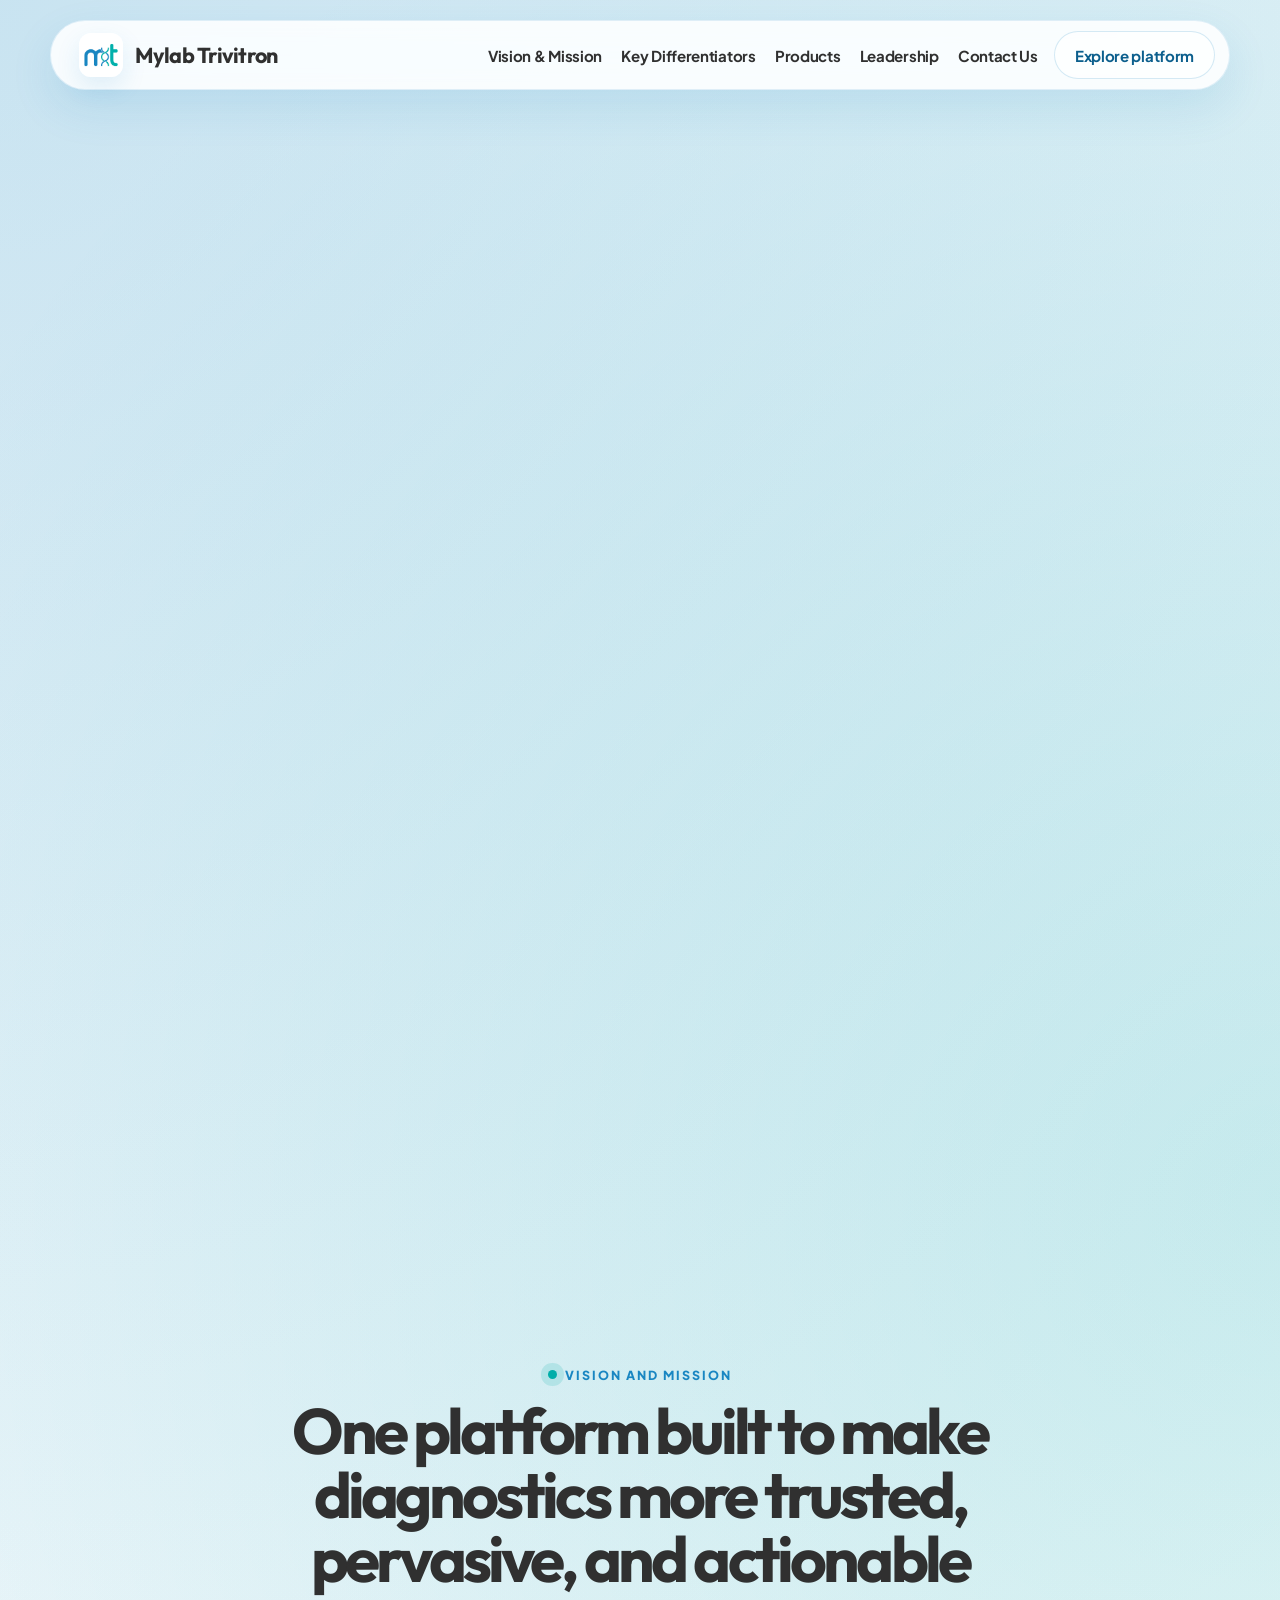
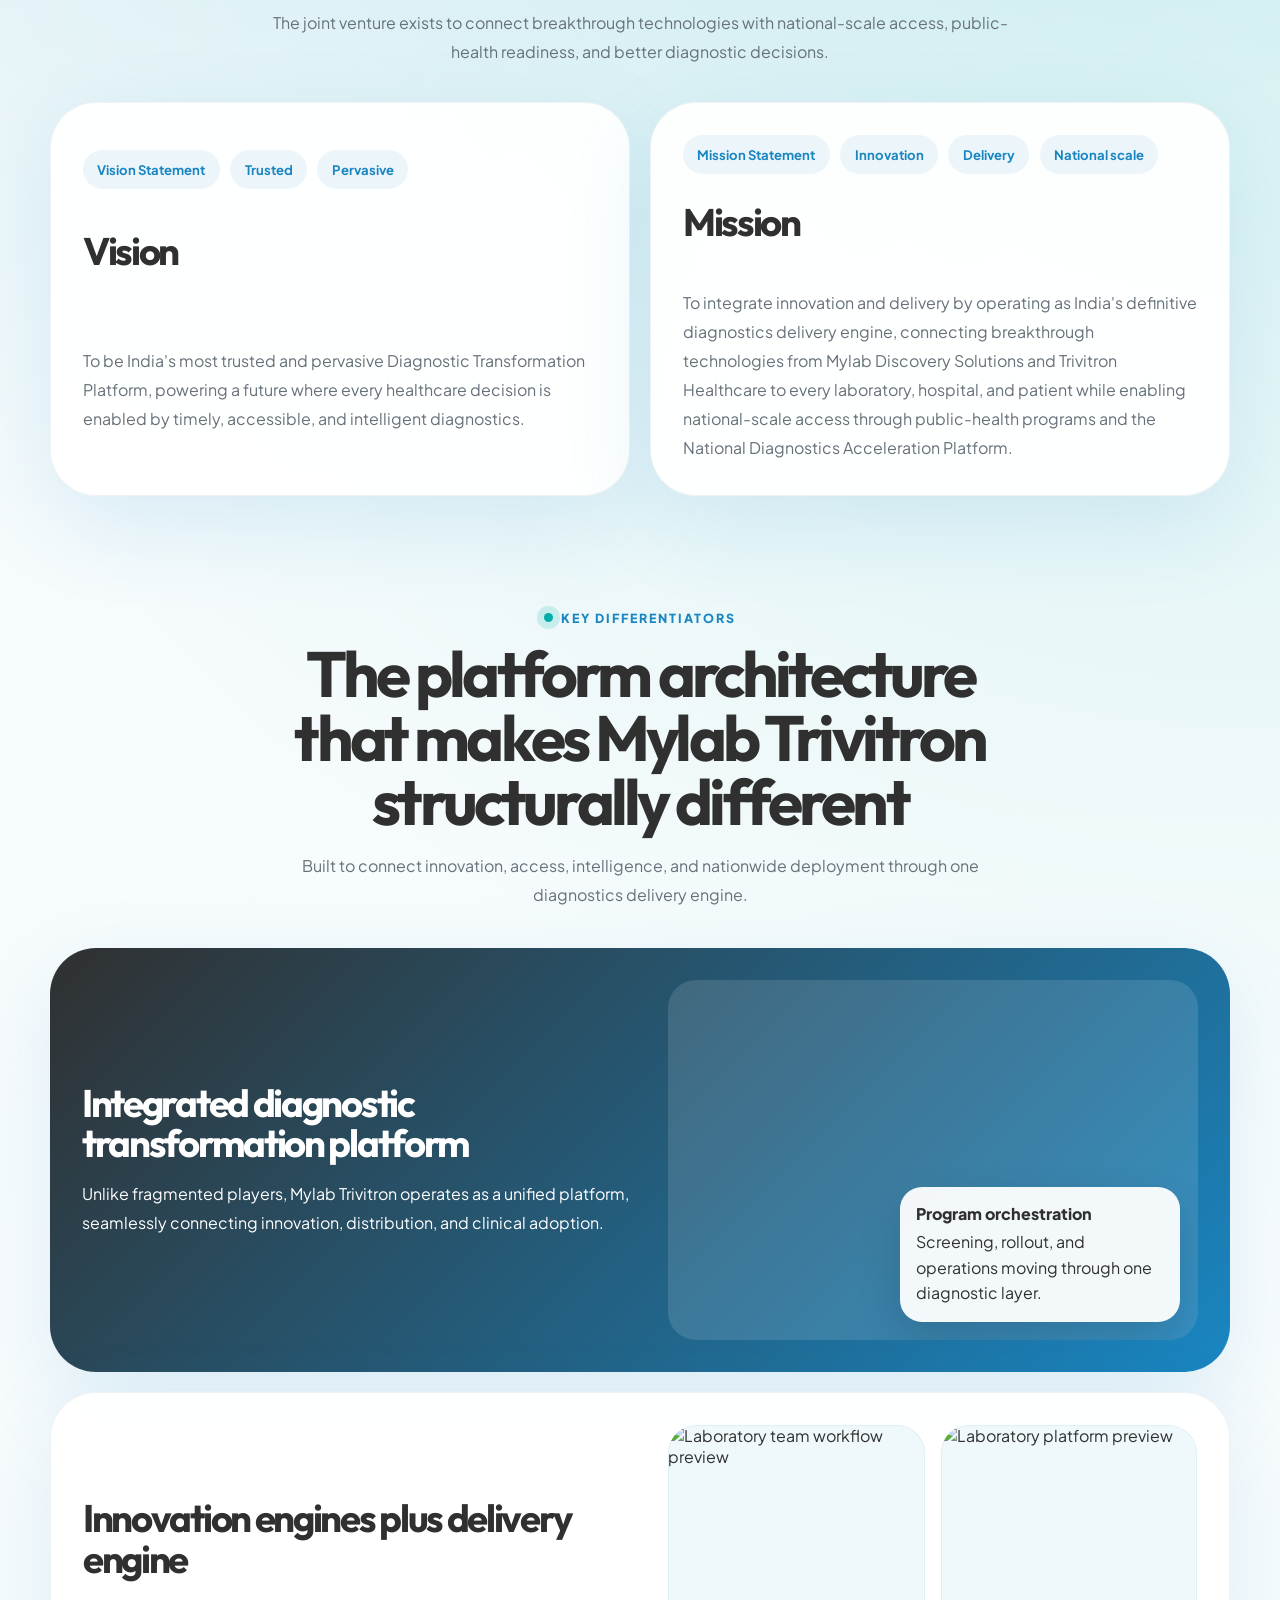
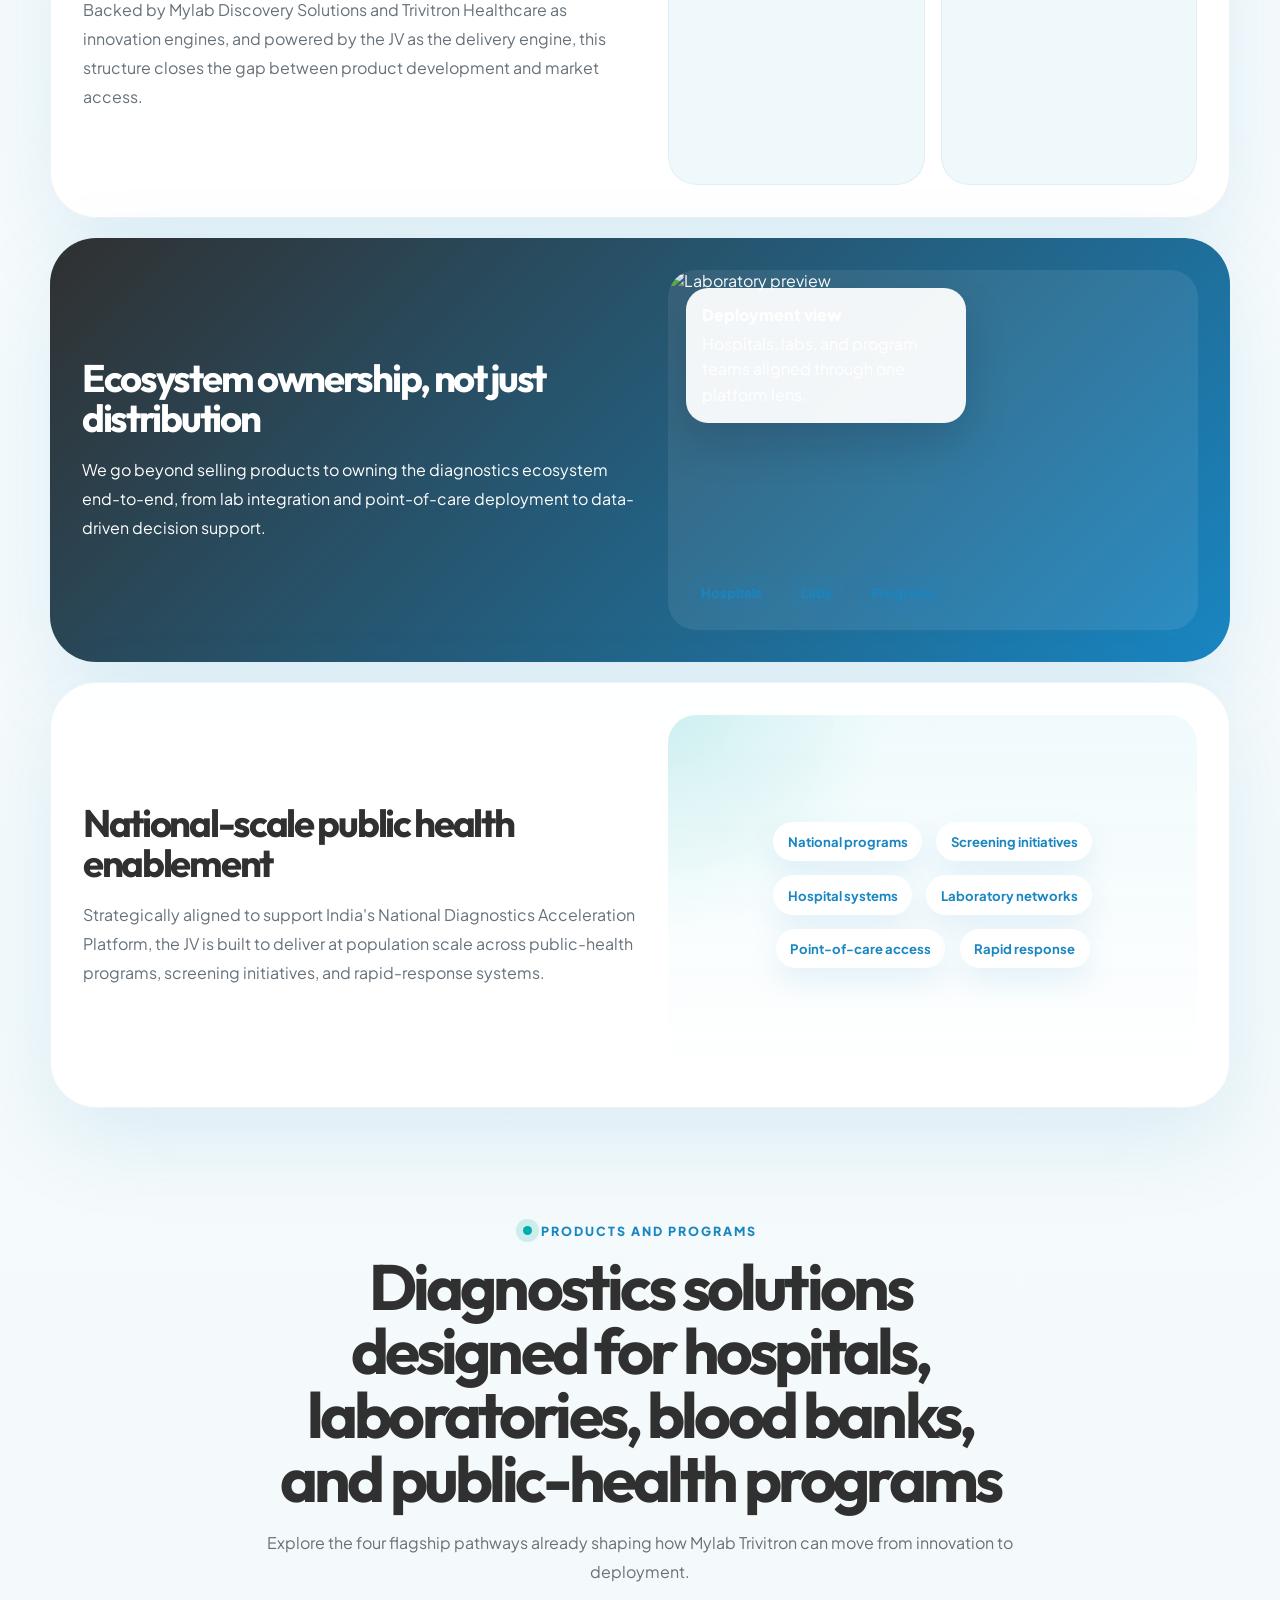
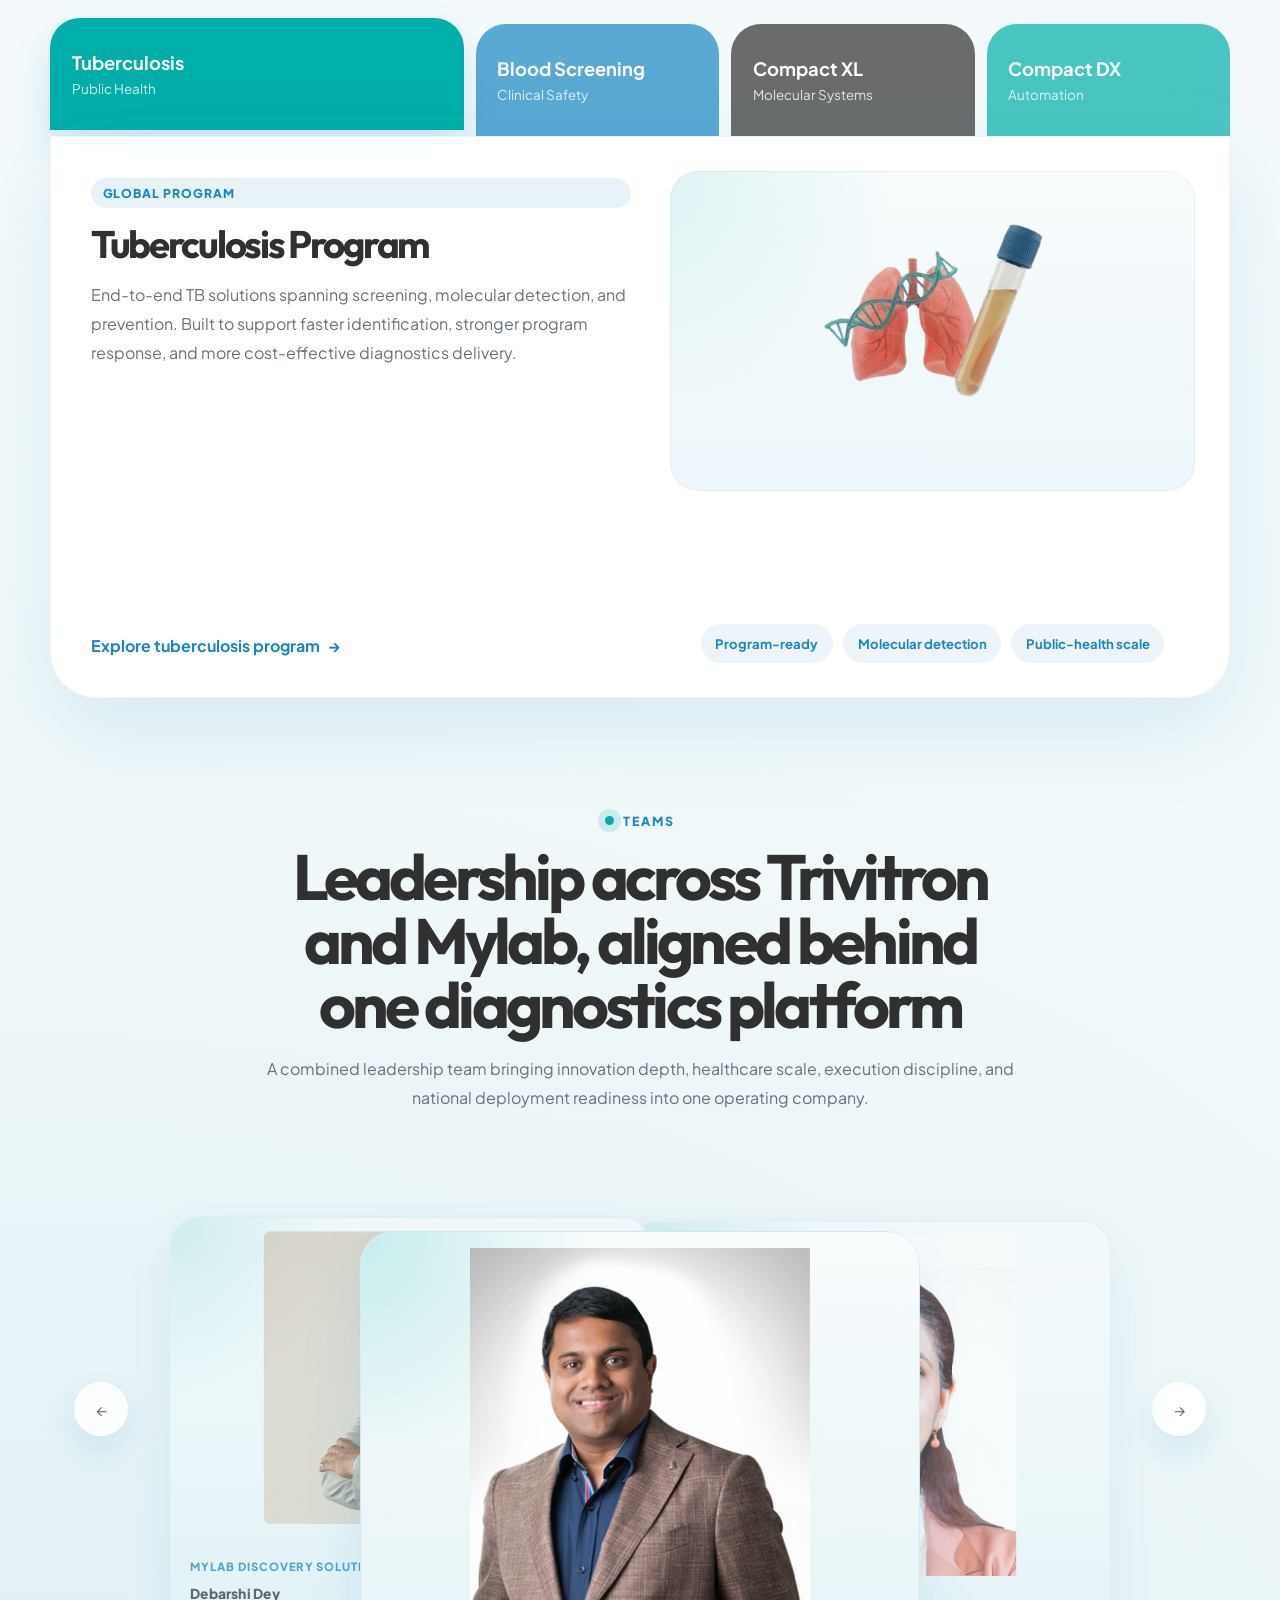
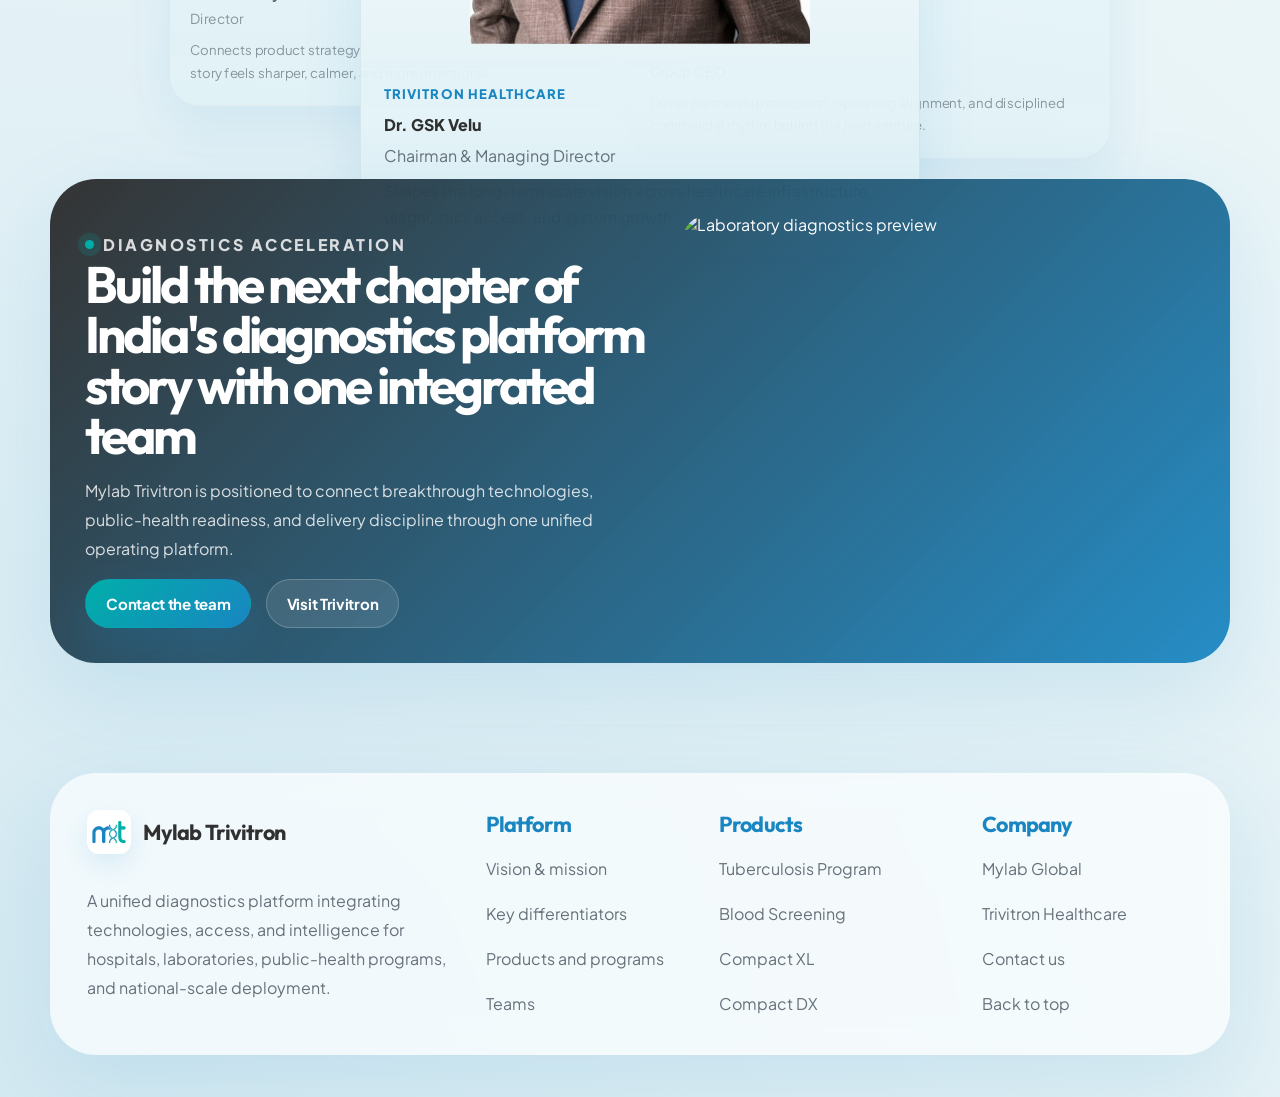
==== index.html @ 337eb132 "Update parent site content and mobile layout" ====
<!DOCTYPE html>
<html lang="en">
<head>
  <meta charset="UTF-8">
  <meta name="viewport" content="width=device-width, initial-scale=1.0">
  <title>Mylab Trivitron Next Generation Technologies Pvt. Ltd.</title>
  <meta
    name="description"
    content="A modern diagnostics platform experience for Mylab Trivitron, shaped around program-ready screening, molecular workflows, and deployment at scale."
  >
  <script>
    document.documentElement.classList.add("js");
  </script>
  <link rel="preconnect" href="https://fonts.googleapis.com">
  <link rel="preconnect" href="https://fonts.gstatic.com" crossorigin>
  <link
    href="https://fonts.googleapis.com/css2?family=Outfit:wght@400;500;600;700;800&family=Plus+Jakarta+Sans:wght@400;500;600;700;800&display=swap"
    rel="stylesheet"
  >
  <link rel="stylesheet" href="styles.css">
</head>
<body>
  <div class="page-shell">
    <header class="site-header">
      <div class="site-header__shell">
        <button
          class="nav-toggle"
          type="button"
          aria-expanded="false"
          aria-controls="site-nav"
          aria-label="Toggle navigation"
        >
          <span></span>
          <span></span>
          <span></span>
        </button>

        <nav class="site-nav" id="site-nav" aria-label="Primary navigation">
          <a class="brand" href="#top" aria-label="Mylab Trivitron home">
            <img class="brand__logo" src="Mylab-Trivitron---Logo---Favicon.jpg" alt="" width="44" height="44" decoding="async">
            <span class="brand__text">Mylab Trivitron</span>
          </a>
          <div class="site-nav__links">
            <a href="#vision">Vision &amp; Mission</a>
            <a href="#platform">Key Differentiators</a>
            <a href="#products">Products</a>
            <a href="#leadership">Leadership</a>
            <a href="#contact">Contact Us</a>
          </div>
          <div class="site-nav__actions">
            <a class="button button--nav-secondary" href="#vision">Explore platform</a>
          </div>
        </nav>
      </div>
    </header>

    <main id="top">
      <section class="hero" data-reveal>
        <video
          class="hero__video"
          autoplay
          muted
          loop
          playsinline
          preload="metadata"
          poster="9573911-uhd_4096_2160_25fps.mp4.png"
        >
          <source src="9573911-uhd_4096_2160_25fps.mp4" type="video/mp4">
        </video>
        <div class="hero__overlay"></div>
        <div class="hero__inner">
          <div class="hero__copy">
            <p class="eyebrow eyebrow--light">Powering India&apos;s Diagnostics Acceleration</p>
            <h1 class="hero__title" aria-label="From innovation to impact, we power the entire diagnostics ecosystem">
              <span class="hero__title-line" data-text="From innovation">From innovation</span>
              <span class="hero__title-line" data-text="to impact">to impact</span>
              <span class="hero__title-line hero__title-line--accent" data-text="we power the diagnostics ecosystem">we power the diagnostics ecosystem</span>
            </h1>
            <p
              class="hero__lede hero__type-paragraph"
              data-text="A unified platform integrating technologies, access, and intelligence at national scale."
            >
              A unified platform integrating technologies, access, and intelligence at national scale.
            </p>
            <ul class="hero__list">
              <li>Enabling public health programs, national screening, and last-mile diagnostics access</li>
              <li>Connecting laboratories, hospitals, and patients through one delivery engine</li>
              <li>Built to unify innovation, distribution, and clinical adoption at population scale</li>
            </ul>
            <div class="hero__actions">
              <a class="button button--hero-primary" href="#vision">Explore platform</a>
              <a class="button button--hero-secondary" href="#products">View products</a>
            </div>
          </div>

          <div class="hero__trust">
            <p class="hero__trust-copy">Trusted across diagnostics pathways</p>
            <div class="hero__marquee" aria-label="Diagnostics use cases">
              <div class="hero__marquee-track">
                <span>National Programs</span>
                <span>Hospital Networks</span>
                <span>Reference Labs</span>
                <span>Screening Centers</span>
                <span>Molecular Units</span>
                <span>Blood Banks</span>
              </div>
              <div class="hero__marquee-track" aria-hidden="true">
                <span>National Programs</span>
                <span>Hospital Networks</span>
                <span>Reference Labs</span>
                <span>Screening Centers</span>
                <span>Molecular Units</span>
                <span>Blood Banks</span>
              </div>
            </div>
          </div>
        </div>
      </section>

      <section class="section section--confidence" id="vision">
        <div class="section-shell">
          <div class="section-copy section-copy--center" data-reveal>
            <p class="eyebrow">Vision and Mission</p>
            <h2>One platform built to make diagnostics more trusted, pervasive, and actionable</h2>
            <p class="section-copy__lede">
              The joint venture exists to connect breakthrough technologies with national-scale access,
              public-health readiness, and better diagnostic decisions.
            </p>
          </div>

          <div class="confidence-grid">
            <article class="confidence-card" data-reveal>
              <div class="confidence-card__chips">
                <span>Vision Statement</span>
                <span>Trusted</span>
                <span>Pervasive</span>
              </div>
              <h3>Vision</h3>
              <p>
                To be India&apos;s most trusted and pervasive Diagnostic Transformation Platform,
                powering a future where every healthcare decision is enabled by timely,
                accessible, and intelligent diagnostics.
              </p>
            </article>

            <article class="confidence-card" data-reveal>
              <div class="confidence-card__chips">
                <span>Mission Statement</span>
                <span>Innovation</span>
                <span>Delivery</span>
                <span>National scale</span>
              </div>
              <h3>Mission</h3>
              <p>
                To integrate innovation and delivery by operating as India&apos;s definitive diagnostics
                delivery engine, connecting breakthrough technologies from Mylab Discovery Solutions
                and Trivitron Healthcare to every laboratory, hospital, and patient while enabling
                national-scale access through public-health programs and the National Diagnostics
                Acceleration Platform.
              </p>
            </article>
          </div>
        </div>
      </section>

      <section class="section section--features" id="platform">
        <div class="section-shell">
          <div class="section-copy section-copy--center" data-reveal>
            <p class="eyebrow">Key Differentiators</p>
            <h2>The platform architecture that makes Mylab Trivitron structurally different</h2>
            <p class="section-copy__lede">
              Built to connect innovation, access, intelligence, and nationwide deployment through one
              diagnostics delivery engine.
            </p>
          </div>

          <div class="feature-stack">
            <article class="feature-card feature-card--dark" data-reveal>
              <div class="feature-card__copy">
                <h3>Integrated diagnostic transformation platform</h3>
                <p>
                  Unlike fragmented players, Mylab Trivitron operates as a unified platform,
                  seamlessly connecting innovation, distribution, and clinical adoption.
                </p>
              </div>
              <div class="feature-card__visual feature-card__visual--video">
                <video autoplay muted loop playsinline preload="metadata" poster="3196465-uhd_3840_2160_25fps.mp4.png">
                  <source src="3196465-uhd_3840_2160_25fps.mp4" type="video/mp4">
                </video>
                <div class="feature-float feature-float--primary">
                  <strong>Program orchestration</strong>
                  <span>Screening, rollout, and operations moving through one diagnostic layer.</span>
                </div>
              </div>
            </article>

            <article class="feature-card feature-card--light" data-reveal>
              <div class="feature-card__copy">
                <h3>Innovation engines plus delivery engine</h3>
                <p>
                  Backed by Mylab Discovery Solutions and Trivitron Healthcare as innovation engines,
                  and powered by the JV as the delivery engine, this structure closes the gap between
                  product development and market access.
                </p>
              </div>
              <div class="feature-card__visual feature-card__visual--grid">
                <div class="mini-card">
                  <img src="3196465-uhd_3840_2160_25fps.mp4.png" alt="Laboratory team workflow preview">
                </div>
                <div class="mini-card">
                  <img src="9573911-uhd_4096_2160_25fps.mp4.png" alt="Laboratory platform preview">
                </div>
              </div>
            </article>

            <article class="feature-card feature-card--dark" data-reveal>
              <div class="feature-card__copy">
                <h3>Ecosystem ownership, not just distribution</h3>
                <p>
                  We go beyond selling products to owning the diagnostics ecosystem end-to-end, from
                  lab integration and point-of-care deployment to data-driven decision support.
                </p>
              </div>
              <div class="feature-card__visual feature-card__visual--dashboard">
                <img class="feature-card__poster" src="9573911-uhd_4096_2160_25fps.mp4.png" alt="Laboratory preview">
                <div class="feature-float feature-float--secondary">
                  <strong>Deployment view</strong>
                  <span>Hospitals, labs, and program teams aligned through one platform lens.</span>
                </div>
                <div class="feature-badges">
                  <span>Hospitals</span>
                  <span>Labs</span>
                  <span>Programs</span>
                </div>
              </div>
            </article>

            <article class="feature-card feature-card--light" data-reveal>
              <div class="feature-card__copy">
                <h3>National-scale public health enablement</h3>
                <p>
                  Strategically aligned to support India&apos;s National Diagnostics Acceleration Platform,
                  the JV is built to deliver at population scale across public-health programs, screening
                  initiatives, and rapid-response systems.
                </p>
              </div>
              <div class="feature-card__visual feature-card__visual--modules">
                <div class="module-chip">National programs</div>
                <div class="module-chip">Screening initiatives</div>
                <div class="module-chip">Hospital systems</div>
                <div class="module-chip">Laboratory networks</div>
                <div class="module-chip">Point-of-care access</div>
                <div class="module-chip">Rapid response</div>
              </div>
            </article>
          </div>
        </div>
      </section>

      <section class="section section--cases" id="products">
        <div class="section-shell">
          <div class="section-copy section-copy--center" data-reveal>
            <p class="eyebrow">Products and Programs</p>
            <h2>Diagnostics solutions designed for hospitals, laboratories, blood banks, and public-health programs</h2>
            <p class="section-copy__lede">
              Explore the four flagship pathways already shaping how Mylab Trivitron can move from innovation to deployment.
            </p>
          </div>

          <div class="case-tabs" data-reveal>
            <button class="case-tab is-active" type="button" data-case-target="tb" style="--tab-color:#00aea9;">
              <span class="case-tab__title">Tuberculosis</span>
              <span class="case-tab__meta">Public Health</span>
            </button>
            <button class="case-tab" type="button" data-case-target="blood" style="--tab-color:#1986c2;">
              <span class="case-tab__title">Blood Screening</span>
              <span class="case-tab__meta">Clinical Safety</span>
            </button>
            <button class="case-tab" type="button" data-case-target="xl" style="--tab-color:#303030;">
              <span class="case-tab__title">Compact XL</span>
              <span class="case-tab__meta">Molecular Systems</span>
            </button>
            <button class="case-tab" type="button" data-case-target="dx" style="--tab-color:#00aea9;">
              <span class="case-tab__title">Compact DX</span>
              <span class="case-tab__meta">Automation</span>
            </button>
          </div>

          <div class="case-panels" data-reveal>
            <article class="case-panel is-active" data-case-panel="tb">
              <div class="case-panel__copy">
                <span class="pill">Global Program</span>
                <h3>Tuberculosis Program</h3>
                <p>
                  End-to-end TB solutions spanning screening, molecular detection, and prevention.
                  Built to support faster identification, stronger program response, and more
                  cost-effective diagnostics delivery.
                </p>
                <a class="text-link" href="https://mylabglobal.com/global-programs/tb-program/" target="_blank" rel="noreferrer">
                  Explore tuberculosis program
                </a>
              </div>
              <div class="case-panel__visual">
                <img src="assets/products/product-tb-program-clean-updated.png" alt="Tuberculosis program visual">
                <div class="case-panel__stats">
                  <span>Program-ready</span>
                  <span>Molecular detection</span>
                  <span>Public-health scale</span>
                </div>
              </div>
            </article>

            <article class="case-panel" data-case-panel="blood">
              <div class="case-panel__copy">
                <span class="pill">Molecular Diagnostics</span>
                <h3>Blood Screening</h3>
                <p>
                  Blood-screening workflows designed for safer transfusion pathways, reliable
                  molecular detection, and operational confidence across clinical networks.
                </p>
                <a class="text-link" href="https://mylabglobal.com/diagnostic/molecular/blood-screening/" target="_blank" rel="noreferrer">
                  View blood-screening solution
                </a>
              </div>
              <div class="case-panel__visual">
                <img src="assets/products/product-blood-screening.png" alt="Blood screening visual">
                <div class="case-panel__stats">
                  <span>Blood safety</span>
                  <span>Clinical screening</span>
                  <span>Molecular confidence</span>
                </div>
              </div>
            </article>

            <article class="case-panel" data-case-panel="xl">
              <div class="case-panel__copy">
                <span class="pill">Instrumentation</span>
                <h3>Compact XL</h3>
                <p>
                  A compact sample-to-answer molecular platform for decentralized labs, hospital
                  networks, and faster deployment where footprint and workflow simplicity matter.
                </p>
                <a class="text-link" href="https://mylabglobal.com/instrument/compact-xl/" target="_blank" rel="noreferrer">
                  Open Compact XL
                </a>
              </div>
              <div class="case-panel__visual">
                <img src="assets/products/product-compact-xl.png" alt="Compact XL visual">
                <div class="case-panel__stats">
                  <span>Compact footprint</span>
                  <span>Sample to answer</span>
                  <span>Fast deployment</span>
                </div>
              </div>
            </article>

            <article class="case-panel" data-case-panel="dx">
              <div class="case-panel__copy">
                <span class="pill">Instrumentation</span>
                <h3>Compact DX</h3>
                <p>
                  Automation-ready extraction and RT-PCR workflows in one integrated system for
                  labs that need throughput, consistency, and lower manual effort.
                </p>
                <a class="text-link" href="https://mylabglobal.com/instrument/compact-dx/" target="_blank" rel="noreferrer">
                  Open Compact DX
                </a>
              </div>
              <div class="case-panel__visual">
                <img src="assets/products/product-compact-dx.png" alt="Compact DX visual">
                <div class="case-panel__stats">
                  <span>Automation</span>
                  <span>Extraction + RT-PCR</span>
                  <span>Operational consistency</span>
                </div>
              </div>
            </article>
          </div>
        </div>
      </section>

      <section class="section section--showcase" id="leadership">
        <div class="section-shell">
          <div class="section-copy section-copy--center" data-reveal>
            <p class="eyebrow">Teams</p>
            <h2>Leadership across Trivitron and Mylab, aligned behind one diagnostics platform</h2>
            <p class="section-copy__lede">
              A combined leadership team bringing innovation depth, healthcare scale, execution
              discipline, and national deployment readiness into one operating company.
            </p>
          </div>

          <div class="showcase" data-reveal>
            <button class="showcase__arrow showcase__arrow--prev" type="button" aria-label="Previous team member">
              &larr;
            </button>

            <div class="showcase__track">
              <article class="showcase-card is-active">
                <div class="showcase-card__image showcase-card__image--avatar">
                  <img src="assets/avatars/lead-gsk-velu.png" alt="Dr. GSK Velu portrait">
                </div>
                <div class="showcase-card__body">
                  <span class="showcase-card__eyebrow">Trivitron Healthcare</span>
                  <p><strong>Dr. GSK Velu</strong></p>
                  <p class="showcase-card__meta">Chairman &amp; Managing Director</p>
                  <p class="showcase-card__text">Shapes the long-term scale vision across healthcare infrastructure, diagnostics access, and system growth.</p>
                </div>
              </article>

              <article class="showcase-card">
                <div class="showcase-card__image showcase-card__image--avatar">
                  <img src="assets/avatars/lead-chandra-ganjoo.png" alt="Chandra Ganjoo portrait">
                </div>
                <div class="showcase-card__body">
                  <span class="showcase-card__eyebrow">Trivitron Healthcare</span>
                  <p><strong>Chandra Ganjoo</strong></p>
                  <p class="showcase-card__meta">Group CEO</p>
                  <p class="showcase-card__text">Drives partnership execution, operating alignment, and disciplined commercial rhythm behind the joint venture.</p>
                </div>
              </article>

              <article class="showcase-card">
                <div class="showcase-card__image showcase-card__image--avatar">
                  <img src="assets/avatars/lead-hasmukh-rawal.png" alt="Hasmukh Rawal avatar">
                </div>
                <div class="showcase-card__body">
                  <span class="showcase-card__eyebrow">Mylab Discovery Solutions</span>
                  <p><strong>Hasmukh Rawal</strong></p>
                  <p class="showcase-card__meta">Managing Director</p>
                  <p class="showcase-card__text">Represents the diagnostics innovation core with category depth, product conviction, and operational momentum.</p>
                </div>
              </article>

              <article class="showcase-card">
                <div class="showcase-card__image showcase-card__image--avatar">
                  <img src="assets/avatars/lead-gautam-wankhede.png" alt="Gautam Wankhade avatar">
                </div>
                <div class="showcase-card__body">
                  <span class="showcase-card__eyebrow">Mylab Discovery Solutions</span>
                  <p><strong>Gautam Wankhade</strong></p>
                  <p class="showcase-card__meta">Director</p>
                  <p class="showcase-card__text">Supports capability building, market-facing positioning, and how the platform narrative expands with confidence.</p>
                </div>
              </article>

              <article class="showcase-card">
                <div class="showcase-card__image showcase-card__image--avatar">
                  <img src="assets/avatars/lead-rahul-patil.png" alt="Rahul Patil avatar">
                </div>
                <div class="showcase-card__body">
                  <span class="showcase-card__eyebrow">Mylab Discovery Solutions</span>
                  <p><strong>Rahul Patil</strong></p>
                  <p class="showcase-card__meta">Director</p>
                  <p class="showcase-card__text">Focuses on rollout readiness, execution planning, and the practical delivery side of diagnostics deployment.</p>
                </div>
              </article>

              <article class="showcase-card">
                <div class="showcase-card__image showcase-card__image--avatar">
                  <img src="assets/avatars/lead-debarshi-dey.png" alt="Debarshi Dey avatar">
                </div>
                <div class="showcase-card__body">
                  <span class="showcase-card__eyebrow">Mylab Discovery Solutions</span>
                  <p><strong>Debarshi Dey</strong></p>
                  <p class="showcase-card__meta">Director</p>
                  <p class="showcase-card__text">Connects product strategy with market context so the full platform story feels sharper, calmer, and more intentional.</p>
                </div>
              </article>
            </div>

            <button class="showcase__arrow showcase__arrow--next" type="button" aria-label="Next team member">
              &rarr;
            </button>
          </div>
        </div>
      </section>

      <section class="section section--cta" id="pricing">
        <div class="section-shell">
          <div class="cta-panel" data-reveal>
            <div class="cta-panel__copy">
              <p class="eyebrow eyebrow--light">Diagnostics Acceleration</p>
              <h2>Build the next chapter of India&apos;s diagnostics platform story with one integrated team</h2>
              <p>
                Mylab Trivitron is positioned to connect breakthrough technologies, public-health
                readiness, and delivery discipline through one unified operating platform.
              </p>
              <div class="hero__actions">
                <a class="button button--hero-primary" href="#contact">Contact the team</a>
                <a class="button button--hero-secondary" href="https://www.trivitron.com/" target="_blank" rel="noreferrer">
                  Visit Trivitron
                </a>
              </div>
            </div>
            <div class="cta-panel__visual">
              <img src="3196465-uhd_3840_2160_25fps.mp4.png" alt="Laboratory diagnostics preview">
            </div>
          </div>
        </div>
      </section>
    </main>

    <footer class="site-footer" id="contact">
      <div class="section-shell footer-grid">
        <div class="footer-brand">
          <a class="brand brand--footer" href="#top" aria-label="Back to top">
            <img class="brand__logo" src="Mylab-Trivitron---Logo---Favicon.jpg" alt="" width="44" height="44" decoding="async">
            <span class="brand__text">Mylab Trivitron</span>
          </a>
          <p>
            A unified diagnostics platform integrating technologies, access, and intelligence for
            hospitals, laboratories, public-health programs, and national-scale deployment.
          </p>
        </div>

        <div class="footer-column">
          <h3>Platform</h3>
          <a href="#vision">Vision &amp; mission</a>
          <a href="#platform">Key differentiators</a>
          <a href="#products">Products and programs</a>
          <a href="#leadership">Teams</a>
        </div>

        <div class="footer-column">
          <h3>Products</h3>
          <a href="https://mylabglobal.com/global-programs/tb-program/" target="_blank" rel="noreferrer">Tuberculosis Program</a>
          <a href="https://mylabglobal.com/diagnostic/molecular/blood-screening/" target="_blank" rel="noreferrer">Blood Screening</a>
          <a href="https://mylabglobal.com/instrument/compact-xl/" target="_blank" rel="noreferrer">Compact XL</a>
          <a href="https://mylabglobal.com/instrument/compact-dx/" target="_blank" rel="noreferrer">Compact DX</a>
        </div>

        <div class="footer-column">
          <h3>Company</h3>
          <a href="https://mylabglobal.com/" target="_blank" rel="noreferrer">Mylab Global</a>
          <a href="https://www.trivitron.com/" target="_blank" rel="noreferrer">Trivitron Healthcare</a>
          <a href="#contact">Contact us</a>
          <a href="#top">Back to top</a>
        </div>
      </div>
    </footer>
  </div>

  <script src="script.js"></script>
</body>
</html>
---- styles.css ----
:root {
  --brand-primary: #00aea9;
  --brand-secondary: #1986c2;
  --brand-dark: #303030;
  --page-bg: #edf6f9;
  --page-bg-strong: #f8fcfd;
  --surface: rgba(255, 255, 255, 0.9);
  --surface-strong: #ffffff;
  --ink: var(--brand-dark);
  --ink-soft: #66717a;
  --violet: var(--brand-secondary);
  --violet-deep: #0c5f8d;
  --yellow: var(--brand-primary);
  --green: var(--brand-primary);
  --red: var(--brand-secondary);
  --teal: var(--brand-primary);
  --orange: var(--brand-primary);
  --line: rgba(48, 48, 48, 0.08);
  --shadow: 0 30px 90px rgba(25, 134, 194, 0.12);
  --shadow-strong: 0 50px 140px rgba(48, 48, 48, 0.16);
  --radius-xl: 46px;
  --radius-lg: 34px;
  --radius-md: 24px;
  --max-width: 1180px;
}

*,
*::before,
*::after {
  box-sizing: border-box;
}

html {
  scroll-behavior: smooth;
}

body {
  margin: 0;
  min-width: 320px;
  color: var(--ink);
  font-family: "Plus Jakarta Sans", sans-serif;
  /* //font font-style */
  background:
    radial-gradient(circle at top left, rgba(25, 134, 194, 0.18), transparent 28%),
    radial-gradient(circle at right 16%, rgba(0, 174, 169, 0.16), transparent 24%),
    radial-gradient(circle at bottom left, rgba(25, 134, 194, 0.12), transparent 28%),
    linear-gradient(180deg, #eff8fb 0%, #f8fcfd 38%, #eef7f8 100%);
}

img,
video {
  display: block;
  max-width: 100%;
}

a {
  color: inherit;
  text-decoration: none;
}

button,
a {
  -webkit-tap-highlight-color: transparent;
}

button {
  font: inherit;
}

:focus-visible {
  outline: 3px solid rgba(25, 134, 194, 0.28);
  outline-offset: 4px;
}

.page-shell {
  overflow: clip;
}

.section-shell,
.site-header__shell {
  width: min(calc(100% - 32px), var(--max-width));
  margin: 0 auto;
}

.site-header {
  position: fixed;
  top: 20px;
  left: 0;
  width: 100%;
  z-index: 120;
  transition: top 220ms ease, transform 220ms ease, opacity 220ms ease;
}

.site-header.is-hidden {
  transform: translateY(-140%);
}

.site-header__shell {
  position: relative;
}

.brand {
  display: inline-flex;
  align-items: center;
  gap: 0.75rem;
  color: var(--ink);
  /* Headings: Outfit */
  font-family: "Outfit", sans-serif;

  font-size: 1.35rem;
  font-weight: 700;
  letter-spacing: -0.04em;
}

.brand__logo {
  width: 44px;
  height: 44px;
  object-fit: contain;
  border-radius: 12px;
  flex: 0 0 auto;
  box-shadow: 0 10px 24px rgba(25, 134, 194, 0.12);
}

.brand__glyph {
  display: inline-flex;
  align-items: center;
  gap: 0.16rem;
}

.brand__glyph span:first-child,
.brand__glyph span:last-child {
  display: block;
  background: var(--ink);
  border-radius: 6px;
}

.brand__glyph span:first-child {
  width: 18px;
  height: 28px;
  transform: skew(-18deg);
}

.brand__glyph span:last-child {
  width: 18px;
  height: 22px;
  transform: translateY(4px) skew(-18deg);
}

.brand__text {
  white-space: nowrap;
}

.site-nav {
  display: flex;
  align-items: center;
  justify-content: space-between;
  gap: 1rem;
  width: 100%;
  min-height: 64px;
  padding: 10px 14px 10px 28px;
  border-radius: 999px;
  background: rgba(255, 255, 255, 0.88);
  border: 1px solid rgba(25, 134, 194, 0.12);
  box-shadow: 0 18px 44px rgba(25, 134, 194, 0.12);
  backdrop-filter: blur(18px) saturate(140%);
  -webkit-backdrop-filter: blur(18px) saturate(140%);
  transition: background-color 220ms ease, box-shadow 220ms ease, border-color 220ms ease;
}

.site-header.is-scrolled .site-nav {
  background: rgba(248, 252, 253, 0.92);
  border-color: rgba(25, 134, 194, 0.16);
  box-shadow: 0 20px 52px rgba(25, 134, 194, 0.14);
}

.site-nav__links,
.site-nav__actions,
.hero__actions,
.case-tabs,
.case-panel__stats,
.confidence-card__chips,
.feature-badges,
.showcase__track {
  display: flex;
  align-items: center;
  flex-wrap: wrap;
}

.site-nav__links {
  margin-left: auto;
  gap: 1.2rem;
}

.site-nav__links a {
  font-size: 0.94rem;
  font-weight: 700;
  letter-spacing: -0.02em;
}

.site-nav__links a:hover,
.site-nav__links a:focus-visible,
.footer-column a:hover,
.text-link:hover {
  color: var(--violet);
}

.site-nav__actions {
  gap: 0.75rem;
}

.site-nav .brand {
  flex: 0 0 auto;
}

.button {
  display: inline-flex;
  align-items: center;
  justify-content: center;
  gap: 0.55rem;
  min-height: 48px;
  padding: 0.85rem 1.25rem;
  border: 1px solid transparent;
  border-radius: 999px;
  font-size: 0.94rem;
  font-weight: 700;
  letter-spacing: -0.02em;
  transition: transform 180ms ease, background-color 180ms ease, border-color 180ms ease, color 180ms ease;
}

.button:hover,
.showcase__arrow:hover,
.nav-toggle:hover {
  transform: translateY(-1px);
}

.button--nav-secondary {
  border-color: rgba(25, 134, 194, 0.18);
  color: var(--violet-deep);
  background: rgba(255, 255, 255, 0.62);
}

.button--nav-primary {
  background: linear-gradient(135deg, var(--brand-primary), var(--brand-secondary));
  color: #ffffff;
  box-shadow: 0 16px 32px rgba(25, 134, 194, 0.22);
}

.button--hero-primary {
  background: linear-gradient(135deg, var(--brand-primary), var(--brand-secondary));
  color: #ffffff;
  box-shadow: 0 18px 40px rgba(25, 134, 194, 0.22);
}

.button--hero-secondary {
  border-color: rgba(255, 255, 255, 0.2);
  background: rgba(255, 255, 255, 0.1);
  color: #ffffff;
}

.nav-toggle {
  position: absolute;
  top: 8px;
  right: 8px;
  display: none;
  align-items: center;
  justify-content: center;
  width: 50px;
  height: 50px;
  padding: 0;
  border: 0;
  border-radius: 50%;
  background: rgba(255, 255, 255, 0.94);
  box-shadow: 0 10px 30px rgba(25, 134, 194, 0.12);
  cursor: pointer;
}

.nav-toggle span {
  position: absolute;
  width: 20px;
  height: 2px;
  background: var(--ink);
  border-radius: 999px;
  transition: transform 180ms ease, opacity 180ms ease, width 180ms ease;
}

.nav-toggle span:nth-child(1) {
  transform: translateY(-6px);
}

.nav-toggle span:nth-child(2) {
  transform: translateY(0);
}

.nav-toggle span:nth-child(3) {
  transform: translateY(6px);
}

.nav-toggle[aria-expanded="true"] span:nth-child(1) {
  transform: rotate(45deg);
}

.nav-toggle[aria-expanded="true"] span:nth-child(2) {
  opacity: 0;
  width: 0;
}

.nav-toggle[aria-expanded="true"] span:nth-child(3) {
  transform: rotate(-45deg);
}

.hero {
  position: relative;
  min-height: 100vh;
  padding: 104px 0 36px;
}

.hero::after {
  content: "";
  position: absolute;
  inset: auto 0 0;
  height: 180px;
  background: linear-gradient(180deg, rgba(0, 0, 0, 0), rgba(13, 15, 26, 0.18));
  pointer-events: none;
}

.hero__video,
.hero__overlay {
  position: absolute;
  inset: 0;
}

.hero__video {
  width: 100%;
  height: 100%;
  object-fit: cover;
}

.hero__overlay {
  background:
    linear-gradient(90deg, rgba(48, 48, 48, 0.7) 0%, rgba(48, 48, 48, 0.44) 34%, rgba(48, 48, 48, 0.18) 66%, rgba(48, 48, 48, 0.12) 100%),
    linear-gradient(180deg, rgba(25, 134, 194, 0.18) 0%, rgba(25, 134, 194, 0.06) 38%, rgba(48, 48, 48, 0.38) 100%);
}

.hero__inner {
  position: relative;
  z-index: 2;
  width: min(calc(100% - 32px), var(--max-width));
  min-height: calc(100vh - 132px);
  margin: 0 auto;
  padding: 118px 0 44px;
  display: flex;
  flex-direction: column;
  justify-content: space-between;
  gap: 3.75rem;
}

.hero__copy {
  display: grid;
  gap: 0.95rem;
  max-width: 720px;
  padding: 0.6rem 0 1rem;
}

.eyebrow {
  display: inline-flex;
  align-items: center;
  gap: 0.55rem;
  margin: 0;
  font-size: 0.78rem;
  font-weight: 800;
  text-transform: uppercase;
  letter-spacing: 0.16em;
  color: var(--violet);
}

.eyebrow::before {
  content: "";
  width: 9px;
  height: 9px;
  border-radius: 50%;
  background: var(--brand-primary);
  box-shadow: 0 0 0 7px rgba(0, 174, 169, 0.16);
}

.eyebrow--light {
  color: rgba(255, 255, 255, 0.82);
}

.hero h1,
.hero__title,
.section-copy h2,
.case-panel__copy h3,
.feature-card__copy h3,
.confidence-card h3,
.cta-panel h2 {
  margin: 0;
  font-family: "Outfit", sans-serif;
  font-weight: 700;
  letter-spacing: -0.06em;
}

.hero h1 {
  margin-top: 0.2rem;
  font-size: clamp(3rem, 7vw, 5.35rem);
  line-height: 0.96;
  color: #ffffff;
  text-shadow: 0 14px 40px rgba(5, 25, 34, 0.28);
}

.hero__title-line {
  display: block;
  min-height: 1.08em;
}

.js .hero__title-line,
.js .hero__type-paragraph {
  visibility: hidden;
}

.js .hero__copy.is-typing-ready .hero__title-line,
.js .hero__copy.is-typing-ready .hero__type-paragraph {
  visibility: visible;
}

.hero__title-line.is-typing::after {
  content: "";
  display: inline-block;
  width: 2px;
  height: 0.86em;
  margin-left: 0.14em;
  background: currentColor;
  vertical-align: -0.06em;
  animation: hero-caret 900ms steps(1, end) infinite;
}

.hero__title-line--accent {
  color: var(--brand-primary);
}

@keyframes hero-caret {
  50% {
    opacity: 0;
  }
}

.hero__lede,
.hero__list li,
.section-copy__lede,
.case-panel__copy p,
.feature-card__copy p,
.confidence-card p,
.cta-panel p,
.footer-brand p,
.footer-column a {
  font-size: 1rem;
  line-height: 1.82;
}

.hero__lede {
  max-width: 56ch;
  margin: 0;
  color: rgba(255, 255, 255, 0.82);
  line-height: 1.88;
  text-shadow: 0 12px 28px rgba(5, 25, 34, 0.22);
}

.hero__type-paragraph {
  min-height: 4.1em;
}

.hero__type-paragraph.is-typing::after {
  content: "";
  display: inline-block;
  width: 2px;
  height: 1em;
  margin-left: 0.14em;
  background: rgba(255, 255, 255, 0.88);
  vertical-align: -0.1em;
  animation: hero-caret 900ms steps(1, end) infinite;
}

.hero__list {
  display: grid;
  grid-template-columns: repeat(2, minmax(0, 1fr));
  gap: 0.8rem;
  margin: 0.2rem 0 0;
  padding: 0;
  color: rgba(255, 255, 255, 0.92);
  list-style: none;
}

.hero__list li {
  position: relative;
  padding: 0.95rem 1rem 0.95rem 2.35rem;
  border: 1px solid rgba(255, 255, 255, 0.12);
  border-radius: 20px;
  background: rgba(255, 255, 255, 0.04);
}

.hero__list li::before {
  content: "";
  position: absolute;
  top: 1.22rem;
  left: 1rem;
  width: 10px;
  height: 10px;
  border-radius: 50%;
  background: var(--brand-primary);
  box-shadow: 0 0 0 8px rgba(0, 174, 169, 0.12);
}

.hero__actions {
  gap: 0.9rem;
  margin-top: 0.35rem;
}

.hero__trust {
  display: flex;
  align-items: center;
  gap: 1.25rem;
  padding: 1.15rem 1.45rem;
  border-radius: var(--radius-lg);
  border: 1px solid rgba(255, 255, 255, 0.12);
  background: rgba(48, 48, 48, 0.18);
  backdrop-filter: blur(14px) saturate(125%);
  -webkit-backdrop-filter: blur(14px) saturate(125%);
}

.hero__trust-copy {
  flex: 0 0 auto;
  margin: 0;
  color: #ffffff;
  font-size: 1rem;
  font-weight: 700;
}

.hero__marquee {
  position: relative;
  display: flex;
  flex: 1 1 auto;
  gap: 1rem;
  overflow: hidden;
  mask-image: linear-gradient(90deg, transparent 0%, #000 8%, #000 92%, transparent 100%);
}

.hero__marquee-track {
  display: flex;
  align-items: center;
  gap: 1rem;
  flex: 0 0 auto;
  min-width: max-content;
  animation: hero-marquee 24s linear infinite;
}

.hero__marquee span {
  color: rgba(255, 255, 255, 0.86);
  font-weight: 700;
  white-space: nowrap;
}

.hero__marquee span + span::before {
  content: "";
  display: inline-block;
  width: 1px;
  height: 18px;
  margin-right: 1rem;
  background: rgba(0, 174, 169, 0.32);
  vertical-align: middle;
}

@keyframes hero-marquee {
  from {
    transform: translateX(0);
  }

  to {
    transform: translateX(calc(-100% - 1rem));
  }
}

.section {
  padding: 110px 0 0;
}

.section-copy {
  max-width: 760px;
}

.section-copy--center {
  margin: 0 auto;
  text-align: center;
}

.section-copy h2 {
  margin-top: 1rem;
  font-size: clamp(2.4rem, 5vw, 4rem);
  line-height: 1;
}

.section-copy__lede {
  margin: 1.05rem auto 0;
  color: var(--ink-soft);
}

.case-tabs {
  display: flex;
  gap: 0.75rem;
  margin-top: 2.4rem;
}

.case-tab {
  flex: 1 1 0;
  min-height: 112px;
  padding: 1.15rem 1.35rem;
  border: 0;
  border-radius: 30px 30px 0 0;
  background: var(--tab-color);
  color: #ffffff;
  text-align: left;
  cursor: pointer;
  opacity: 0.7;
  transition: flex 220ms ease, opacity 180ms ease, transform 180ms ease, box-shadow 180ms ease;
}

.case-tab.is-active {
  opacity: 1;
  flex: 1.85 1 0;
  transform: translateY(-6px);
  box-shadow: 0 18px 36px rgba(25, 134, 194, 0.18);
}

.case-tab__title {
  display: block;
  font-size: 1.15rem;
  font-weight: 700;
}

.case-tab__meta {
  display: block;
  margin-top: 0.35rem;
  font-size: 0.84rem;
  opacity: 0.84;
}

.case-panels {
  position: relative;
  margin-top: 0;
  min-height: 560px;
  border-radius: 0 0 var(--radius-xl) var(--radius-xl);
  background: rgba(255, 255, 255, 0.94);
  border: 1px solid rgba(48, 48, 48, 0.06);
  box-shadow: var(--shadow);
}

.case-panel {
  display: none;
  grid-template-columns: 1fr 0.95fr;
  gap: 2rem;
  align-items: stretch;
  min-height: 560px;
  padding: 2.1rem;
}

.case-panel.is-active {
  display: grid;
  animation: case-panel-in 240ms ease;
}

.case-panel__copy {
  display: flex;
  flex-direction: column;
  padding: 0.45rem 0.4rem;
}

.pill {
  display: inline-flex;
  align-items: center;
  padding: 0.44rem 0.72rem;
  border-radius: 999px;
  background: rgba(25, 134, 194, 0.1);
  color: var(--violet);
  font-size: 0.76rem;
  font-weight: 800;
  letter-spacing: 0.08em;
  text-transform: uppercase;
}

.case-panel__copy h3 {
  margin-top: 1rem;
  font-size: clamp(1.9rem, 3vw, 2.6rem);
  line-height: 1.05;
}

.case-panel__copy p,
.feature-card__copy p,
.confidence-card p,
.footer-brand p,
.footer-column a {
  margin: 1rem 0 0;
  color: var(--ink-soft);
}

.text-link {
  display: inline-flex;
  align-items: center;
  gap: 0.5rem;
  margin-top: auto;
  padding-top: 1.2rem;
  color: var(--violet);
  font-weight: 700;
}

.text-link::after {
  content: "\2192";
}

@keyframes case-panel-in {
  from {
    opacity: 0;
    transform: translateY(10px);
  }

  to {
    opacity: 1;
    transform: none;
  }
}

.case-panel__visual {
  display: flex;
  flex-direction: column;
  justify-content: space-between;
  align-items: center;
  gap: 1rem;
  min-height: 100%;
}

.case-panel__visual img {
  width: 100%;
  height: clamp(18rem, 25vw, 21rem);
  padding: 1rem;
  border-radius: 28px;
  object-fit: contain;
  object-position: center;
  background:
    radial-gradient(circle at top left, rgba(0, 174, 169, 0.1), transparent 36%),
    linear-gradient(180deg, rgba(248, 252, 253, 0.98), rgba(236, 246, 250, 0.96));
  box-shadow: inset 0 0 0 1px rgba(25, 134, 194, 0.08);
}

.case-panel__stats,
.confidence-card__chips,
.feature-badges {
  gap: 0.65rem;
}

.case-panel__stats span,
.confidence-card__chips span,
.feature-badges span,
.module-chip {
  display: inline-flex;
  align-items: center;
  justify-content: center;
  min-height: 38px;
  padding: 0.7rem 0.9rem;
  border-radius: 999px;
  background: rgba(25, 134, 194, 0.08);
  color: var(--violet);
  font-size: 0.82rem;
  font-weight: 700;
}

.feature-stack {
  display: grid;
  gap: 1.25rem;
  margin-top: 2.4rem;
}

.feature-card,
.confidence-card,
.cta-panel {
  display: grid;
  gap: 1.8rem;
  border-radius: var(--radius-xl);
  overflow: hidden;
  box-shadow: var(--shadow);
}

.feature-card {
  grid-template-columns: 1fr 0.95fr;
  align-items: center;
  padding: 2rem;
}

.feature-card--dark {
  background: linear-gradient(135deg, var(--brand-dark), var(--brand-secondary));
  color: #ffffff;
}

.feature-card--light,
.confidence-card {
  background: rgba(255, 255, 255, 0.94);
  border: 1px solid rgba(16, 38, 52, 0.06);
}

.feature-card--dark .feature-card__copy p,
.feature-card--dark .feature-card__copy h3 {
  color: #ffffff;
}

.feature-card__copy h3 {
  font-size: clamp(2rem, 3vw, 2.8rem);
  line-height: 1.05;
}

.feature-card__visual {
  position: relative;
  min-height: 360px;
  border-radius: 28px;
  overflow: hidden;
}

.feature-card__visual--video {
  background: rgba(255, 255, 255, 0.12);
}

.feature-card__visual--video video,
.feature-card__poster {
  width: 100%;
  height: 100%;
  object-fit: cover;
}

.feature-card__visual--grid {
  display: grid;
  grid-template-columns: repeat(2, minmax(0, 1fr));
  gap: 1rem;
}

.mini-card {
  border-radius: 28px;
  overflow: hidden;
  background: #eff8fb;
  box-shadow: inset 0 0 0 1px rgba(25, 134, 194, 0.08);
}

.mini-card img {
  width: 100%;
  height: 100%;
  object-fit: cover;
}

.feature-card__visual--dashboard {
  background: rgba(255, 255, 255, 0.08);
}

.feature-card__visual--modules {
  display: flex;
  align-content: center;
  justify-content: center;
  flex-wrap: wrap;
  gap: 0.9rem;
  padding: 2rem;
  background:
    radial-gradient(circle at top left, rgba(0, 174, 169, 0.14), transparent 34%),
    linear-gradient(180deg, rgba(239, 250, 252, 0.94), rgba(255, 255, 255, 0.96));
}

.module-chip {
  background: #ffffff;
  box-shadow: 0 14px 30px rgba(25, 134, 194, 0.1);
}

.feature-float {
  position: absolute;
  right: 18px;
  bottom: 18px;
  max-width: 280px;
  padding: 1rem;
  border-radius: 22px;
  box-shadow: 0 20px 44px rgba(13, 15, 26, 0.16);
}

.feature-float strong,
.showcase-card__body strong {
  font-weight: 800;
}

.feature-float span {
  display: block;
  margin-top: 0.35rem;
  line-height: 1.6;
}

.feature-float--primary {
  background: rgba(255, 255, 255, 0.94);
  color: var(--ink);
}

.feature-float--secondary {
  left: 18px;
  top: 18px;
  right: auto;
  bottom: auto;
  background: rgba(255, 255, 255, 0.94);
}

.feature-badges {
  position: absolute;
  left: 18px;
  right: 18px;
  bottom: 18px;
}

.confidence-grid {
  display: grid;
  grid-template-columns: repeat(2, minmax(0, 1fr));
  gap: 1.2rem;
  margin-top: 2.25rem;
}

.confidence-card {
  padding: 2rem;
}

.confidence-card p {
  margin-top: 1rem;
}

.confidence-card h3 {
  font-size: clamp(1.8rem, 3vw, 2.45rem);
  line-height: 1.04;
}

.showcase {
  position: relative;
  margin-top: 2.3rem;
  min-height: 520px;
}

.showcase__track {
  position: relative;
  width: 100%;
  height: 100%;
  justify-content: center;
  touch-action: pan-y;
  cursor: grab;
  user-select: none;
}

.showcase.is-dragging .showcase__track {
  cursor: grabbing;
}

.showcase-card {
  position: absolute;
  top: 28px;
  left: 50%;
  width: min(76vw, 560px);
  border-radius: var(--radius-lg);
  background: linear-gradient(180deg, rgba(236, 248, 251, 0.96), rgba(224, 241, 246, 0.94));
  border: 1px solid rgba(16, 38, 52, 0.06);
  box-shadow: 0 24px 60px rgba(25, 134, 194, 0.12);
  opacity: 0;
  transform: translateX(-50%) scale(0.78);
  transition: transform 260ms ease, opacity 260ms ease, filter 260ms ease;
  filter: blur(2px);
  pointer-events: none;
  overflow: hidden;
}

.showcase-card.is-active {
  top: 82px;
  opacity: 1;
  transform: translateX(-50%) scale(1);
  filter: none;
  z-index: 5;
}

.showcase-card.is-prev,
.showcase-card.is-next {
  opacity: 0.72;
  filter: blur(0.4px);
  z-index: 3;
}

.showcase-card.is-prev {
  transform: translateX(calc(-50% - 230px)) scale(0.86);
}

.showcase-card.is-next {
  transform: translateX(calc(-50% + 230px)) scale(0.86);
}

.showcase-card__image {
  background: rgba(255, 255, 255, 0.45);
}

.showcase-card__image--avatar {
  display: grid;
  place-items: center;
  padding: 1rem;
  background:
    radial-gradient(circle at top left, rgba(0, 174, 169, 0.2), transparent 32%),
    linear-gradient(180deg, rgba(248, 252, 253, 0.96), rgba(231, 244, 247, 0.92));
}

.showcase-card__image--avatar img {
  width: min(100%, 340px);
}

.showcase-card__body {
  padding: 1.3rem 1.45rem 1.55rem;
  font-size: 1rem;
  line-height: 1.55;
}

.showcase-card__body p {
  margin: 0;
}

.showcase-card__body p + p {
  margin-top: 0.35rem;
}

.showcase-card__eyebrow {
  display: inline-flex;
  margin-bottom: 0.55rem;
  color: var(--violet);
  font-size: 0.82rem;
  font-weight: 800;
  letter-spacing: 0.08em;
  text-transform: uppercase;
}

.showcase-card__meta {
  margin: 0.35rem 0 0;
  color: var(--ink-soft);
}

.showcase-card__text {
  margin-top: 0.6rem !important;
  color: var(--ink-soft);
  font-size: 0.96rem;
  line-height: 1.7;
}

.showcase__arrow {
  position: absolute;
  top: 50%;
  z-index: 8;
  width: 54px;
  height: 54px;
  border: 0;
  border-radius: 50%;
  background: rgba(255, 255, 255, 0.92);
  box-shadow: 0 16px 34px rgba(25, 134, 194, 0.12);
  color: var(--ink-soft);
  cursor: pointer;
  transform: translateY(-50%);
}

.showcase__arrow--prev {
  left: 24px;
}

.showcase__arrow--next {
  right: 24px;
}

.cta-panel {
  grid-template-columns: 1.05fr 0.95fr;
  padding: 2.2rem;
  background: linear-gradient(135deg, rgba(48, 48, 48, 0.98), rgba(25, 134, 194, 0.94));
  color: #ffffff;
}

.cta-panel h2 {
  font-size: clamp(2.2rem, 4vw, 3.6rem);
  line-height: 0.98;
}

.cta-panel p {
  margin-top: 1rem;
  color: rgba(255, 255, 255, 0.82);
}

.cta-panel__visual {
  border-radius: 30px;
  overflow: hidden;
}

.cta-panel__visual img {
  width: 100%;
  height: 100%;
  object-fit: cover;
}

.site-footer {
  padding: 110px 0 42px;
}

.footer-grid {
  display: grid;
  grid-template-columns: 1.25fr 0.7fr 0.8fr 0.7fr;
  gap: 1.4rem;
  padding: 2.3rem;
  border-radius: var(--radius-xl);
  background: rgba(255, 255, 255, 0.68);
  box-shadow: var(--shadow);
  backdrop-filter: blur(16px) saturate(125%);
  -webkit-backdrop-filter: blur(16px) saturate(125%);
}

.footer-brand p {
  max-width: 360px;
}

.footer-column h3 {
  margin: 0;
  font-family: "Outfit", sans-serif;
  font-size: 1.35rem;
  letter-spacing: -0.04em;
  color: var(--violet);
}

.footer-column a {
  display: block;
}

.brand--footer {
  margin-bottom: 1rem;
}

[data-reveal] {
  opacity: 0;
  transform: translateY(38px) scale(0.985);
  transition: opacity 620ms ease, transform 620ms ease;
  will-change: opacity, transform;
}

[data-reveal].is-visible {
  opacity: 1;
  transform: none;
}

@media (max-width: 1080px) {
  .site-nav {
    padding-left: 18px;
  }

  .site-nav__links {
    margin-left: auto;
    gap: 1rem;
  }

  .case-panel,
  .feature-card,
  .cta-panel,
  .footer-grid {
    grid-template-columns: 1fr;
  }

  .showcase-card.is-prev {
    transform: translateX(calc(-50% - 170px)) scale(0.84);
  }

  .showcase-card.is-next {
    transform: translateX(calc(-50% + 170px)) scale(0.84);
  }
}

@media (max-width: 860px) {
  .nav-toggle {
    display: inline-flex;
    z-index: 5;
  }

  .site-nav {
    position: relative;
    top: auto;
    right: auto;
    left: auto;
    flex-direction: row;
    align-items: center;
    flex-wrap: wrap;
    padding: 10px 68px 10px 16px;
    border-radius: 32px;
    opacity: 1;
    visibility: visible;
    transform: none;
    overflow: hidden;
    transition: box-shadow 180ms ease, border-color 180ms ease, background-color 180ms ease;
  }

  .site-header.is-open .site-nav {
    padding-bottom: 14px;
    box-shadow: 0 18px 44px rgba(25, 134, 194, 0.18);
  }

  .site-nav__links,
  .site-nav__actions {
    display: none;
    flex-direction: column;
    align-items: stretch;
    width: 100%;
  }

  .site-nav__links {
    margin-left: 0;
    margin-top: 12px;
    gap: 0.25rem;
  }

  .site-header.is-open .site-nav__links,
  .site-header.is-open .site-nav__actions {
    display: flex;
  }

  .site-nav__links a,
  .site-nav__actions .button {
    justify-content: center;
    text-align: center;
  }

  .site-nav__links a {
    padding: 0.82rem 0.35rem;
    border-radius: 18px;
  }

  .site-nav__actions {
    margin-top: 0.85rem;
  }

  .site-nav .brand {
    min-height: 48px;
  }

  .hero__inner {
    padding-top: 78px;
  }

  .hero__copy {
    padding: 0;
  }

  .hero__trust {
    flex-direction: column;
    align-items: flex-start;
  }

  .hero__marquee {
    width: 100%;
  }

  .confidence-grid {
    grid-template-columns: 1fr;
  }

  .showcase {
    min-height: 460px;
  }

  .showcase__arrow {
    top: auto;
    bottom: -12px;
    transform: none;
  }
}

@media (max-width: 640px) {
  .site-header {
    top: 14px;
  }

  .section-shell,
  .site-header__shell {
    width: calc(100% - 20px);
  }

  .brand {
    gap: 0.65rem;
    font-size: 1.1rem;
  }

  .brand__logo {
    width: 40px;
    height: 40px;
    border-radius: 11px;
  }

  .site-nav {
    min-height: 66px;
    padding: 9px 64px 9px 14px;
  }

  .site-nav__links a {
    font-size: 1rem;
  }

  .site-nav__actions .button {
    min-height: 50px;
  }

  .hero {
    min-height: auto;
    padding-top: 88px;
  }

  .hero__inner {
    min-height: 720px;
    padding-bottom: 20px;
  }

  .hero__copy {
    max-width: 100%;
  }

  .hero h1 {
    font-size: clamp(2.5rem, 12vw, 4rem);
  }

  .hero__list {
    grid-template-columns: 1fr;
  }

  .hero__actions {
    flex-direction: column;
    align-items: stretch;
  }

  .case-tabs {
    --case-tab-gap: 0.45rem;
    --case-tab-collapsed: clamp(3.15rem, 13vw, 4rem);
    display: flex;
    align-items: stretch;
    flex-wrap: nowrap;
    gap: var(--case-tab-gap);
    overflow: visible;
    padding-inline: 0;
    padding-bottom: 0.25rem;
    scroll-snap-type: none;
  }

  .case-tabs::-webkit-scrollbar {
    display: none;
  }

  .case-tab {
    display: flex;
    flex-direction: column;
    justify-content: flex-end;
    align-items: flex-start;
    flex: 0 0 var(--case-tab-collapsed);
    width: var(--case-tab-collapsed);
    min-width: var(--case-tab-collapsed);
    max-width: var(--case-tab-collapsed);
    min-height: clamp(12rem, 42vw, 14.25rem);
    padding: 0.95rem 0.45rem;
    border-radius: 28px;
    opacity: 0.9;
    transition:
      flex-basis 260ms ease,
      width 260ms ease,
      min-width 260ms ease,
      max-width 260ms ease,
      padding 220ms ease,
      opacity 180ms ease,
      transform 180ms ease,
      box-shadow 180ms ease;
  }

  .case-tab.is-active {
    flex: 0 0 calc(100% - (var(--case-tab-collapsed) * 3) - (var(--case-tab-gap) * 3));
    width: calc(100% - (var(--case-tab-collapsed) * 3) - (var(--case-tab-gap) * 3));
    min-width: calc(100% - (var(--case-tab-collapsed) * 3) - (var(--case-tab-gap) * 3));
    max-width: calc(100% - (var(--case-tab-collapsed) * 3) - (var(--case-tab-gap) * 3));
    opacity: 1;
    transform: translateY(-4px);
    padding: 1.05rem 1rem 1.15rem;
    box-shadow: 0 16px 34px rgba(25, 134, 194, 0.18);
  }

  .case-tab:not(.is-active) {
    justify-content: center;
    align-items: center;
    padding: 0.8rem 0.3rem;
  }

  .case-tab__title {
    font-size: 1.02rem;
    line-height: 1.05;
  }

  .case-tab:not(.is-active) .case-tab__title {
    margin: 0 auto;
    font-size: 0.88rem;
    line-height: 1;
    text-align: center;
    writing-mode: vertical-rl;
    transform: rotate(180deg);
    white-space: nowrap;
  }

  .case-tab.is-active .case-tab__title {
    font-size: clamp(1.2rem, 5.4vw, 1.55rem);
  }

  .case-tab:not(.is-active) .case-tab__meta {
    display: none;
  }

  .case-tab.is-active .case-tab__meta {
    display: block;
    margin-top: 0.45rem;
    font-size: 0.92rem;
  }

  .case-panels {
    margin-top: 0.85rem;
    min-height: 0;
    border-radius: var(--radius-lg);
  }

  .case-panel,
  .feature-card,
  .confidence-card,
  .cta-panel,
  .footer-grid {
    padding: 1.25rem;
  }

  .case-panel {
    min-height: 0;
  }

  .case-panel__copy h3,
  .feature-card__copy h3,
  .confidence-card h3,
  .cta-panel h2 {
    font-size: clamp(1.7rem, 7vw, 2.35rem);
  }

  .feature-card__visual {
    min-height: 280px;
  }

  .case-panel__visual img {
    height: auto;
    min-height: 240px;
  }

  .showcase {
    min-height: 400px;
  }

  .showcase-card {
    width: min(88vw, 460px);
  }

  .showcase-card.is-prev {
    transform: translateX(calc(-50% - 94px)) scale(0.76);
  }

  .showcase-card.is-next {
    transform: translateX(calc(-50% + 94px)) scale(0.76);
  }

  .showcase__arrow--prev {
    left: calc(50% - 70px);
  }

  .showcase__arrow--next {
    right: calc(50% - 70px);
  }
}

@media (prefers-reduced-motion: reduce) {
  html {
    scroll-behavior: auto;
  }

  *,
  *::before,
  *::after {
    animation: none !important;
    transition-duration: 0ms !important;
    transition-delay: 0ms !important;
  }

  [data-reveal] {
    opacity: 1;
    transform: none;
  }
}
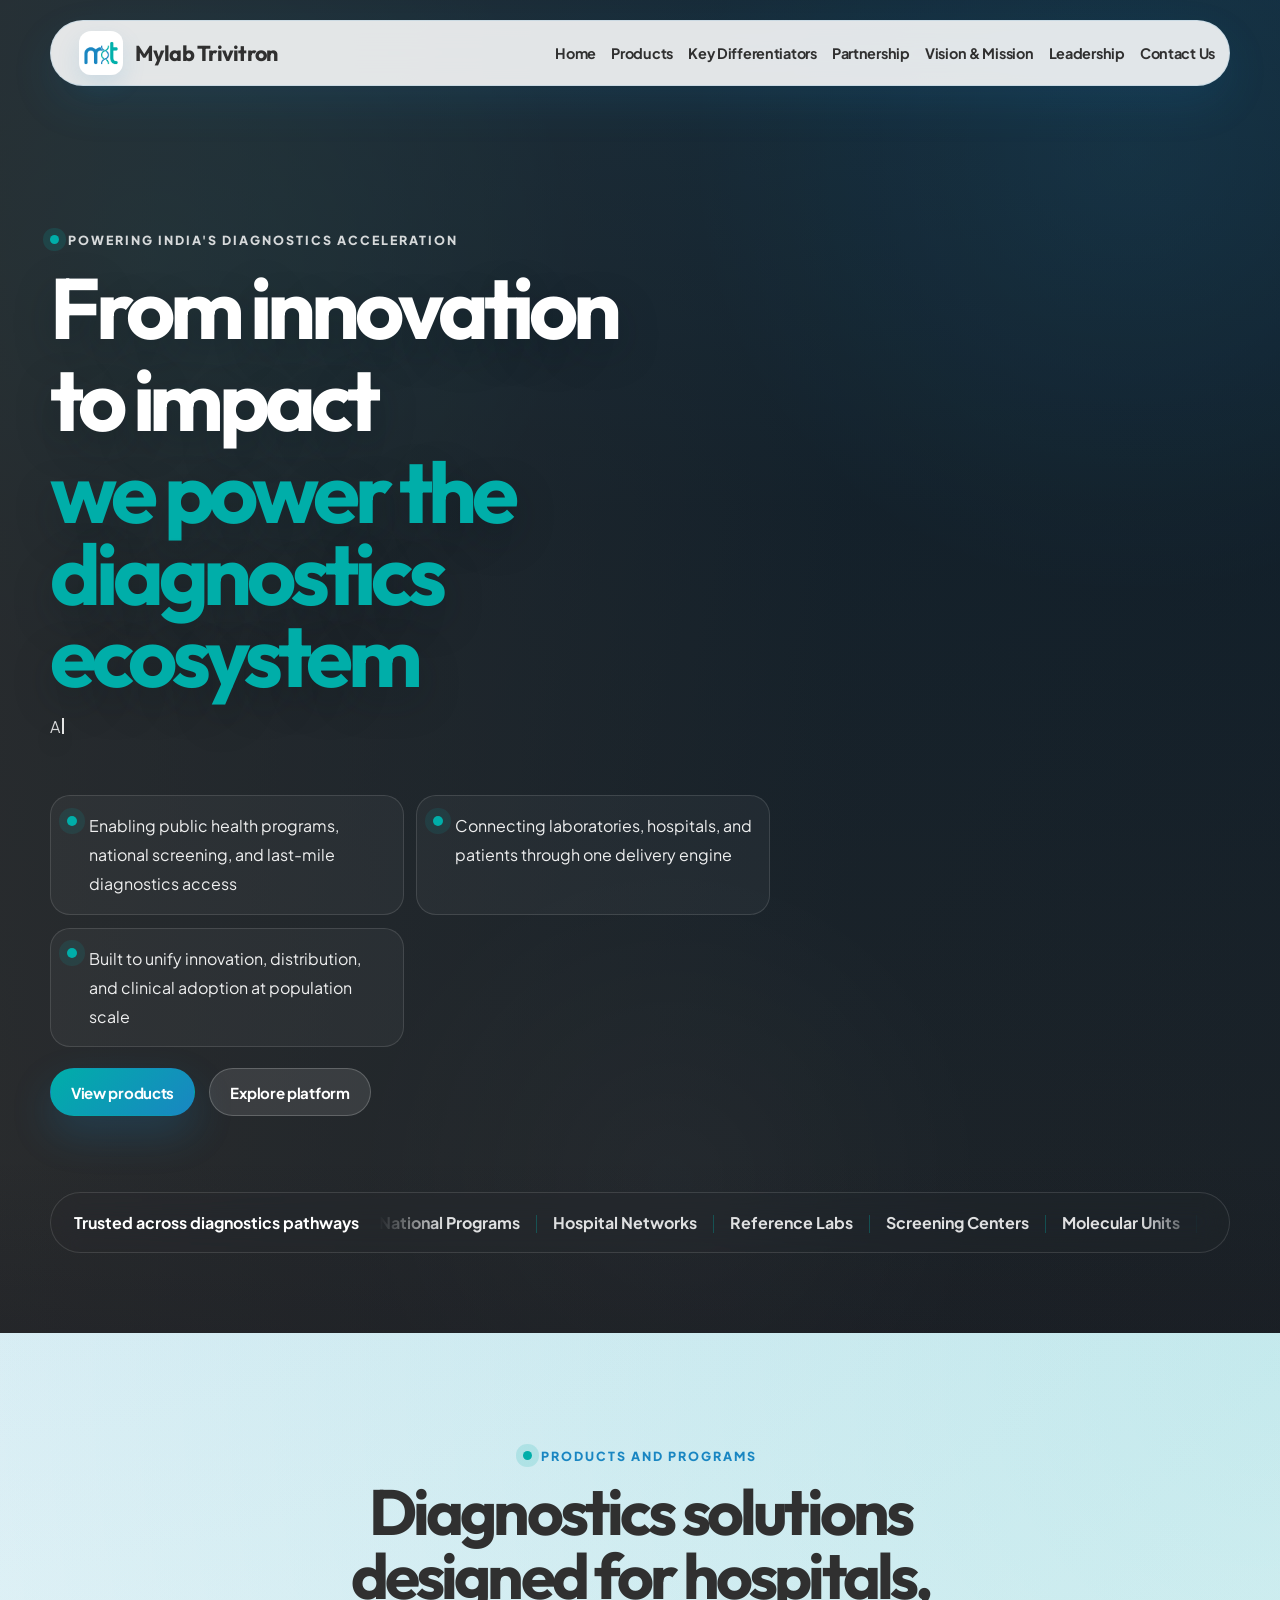
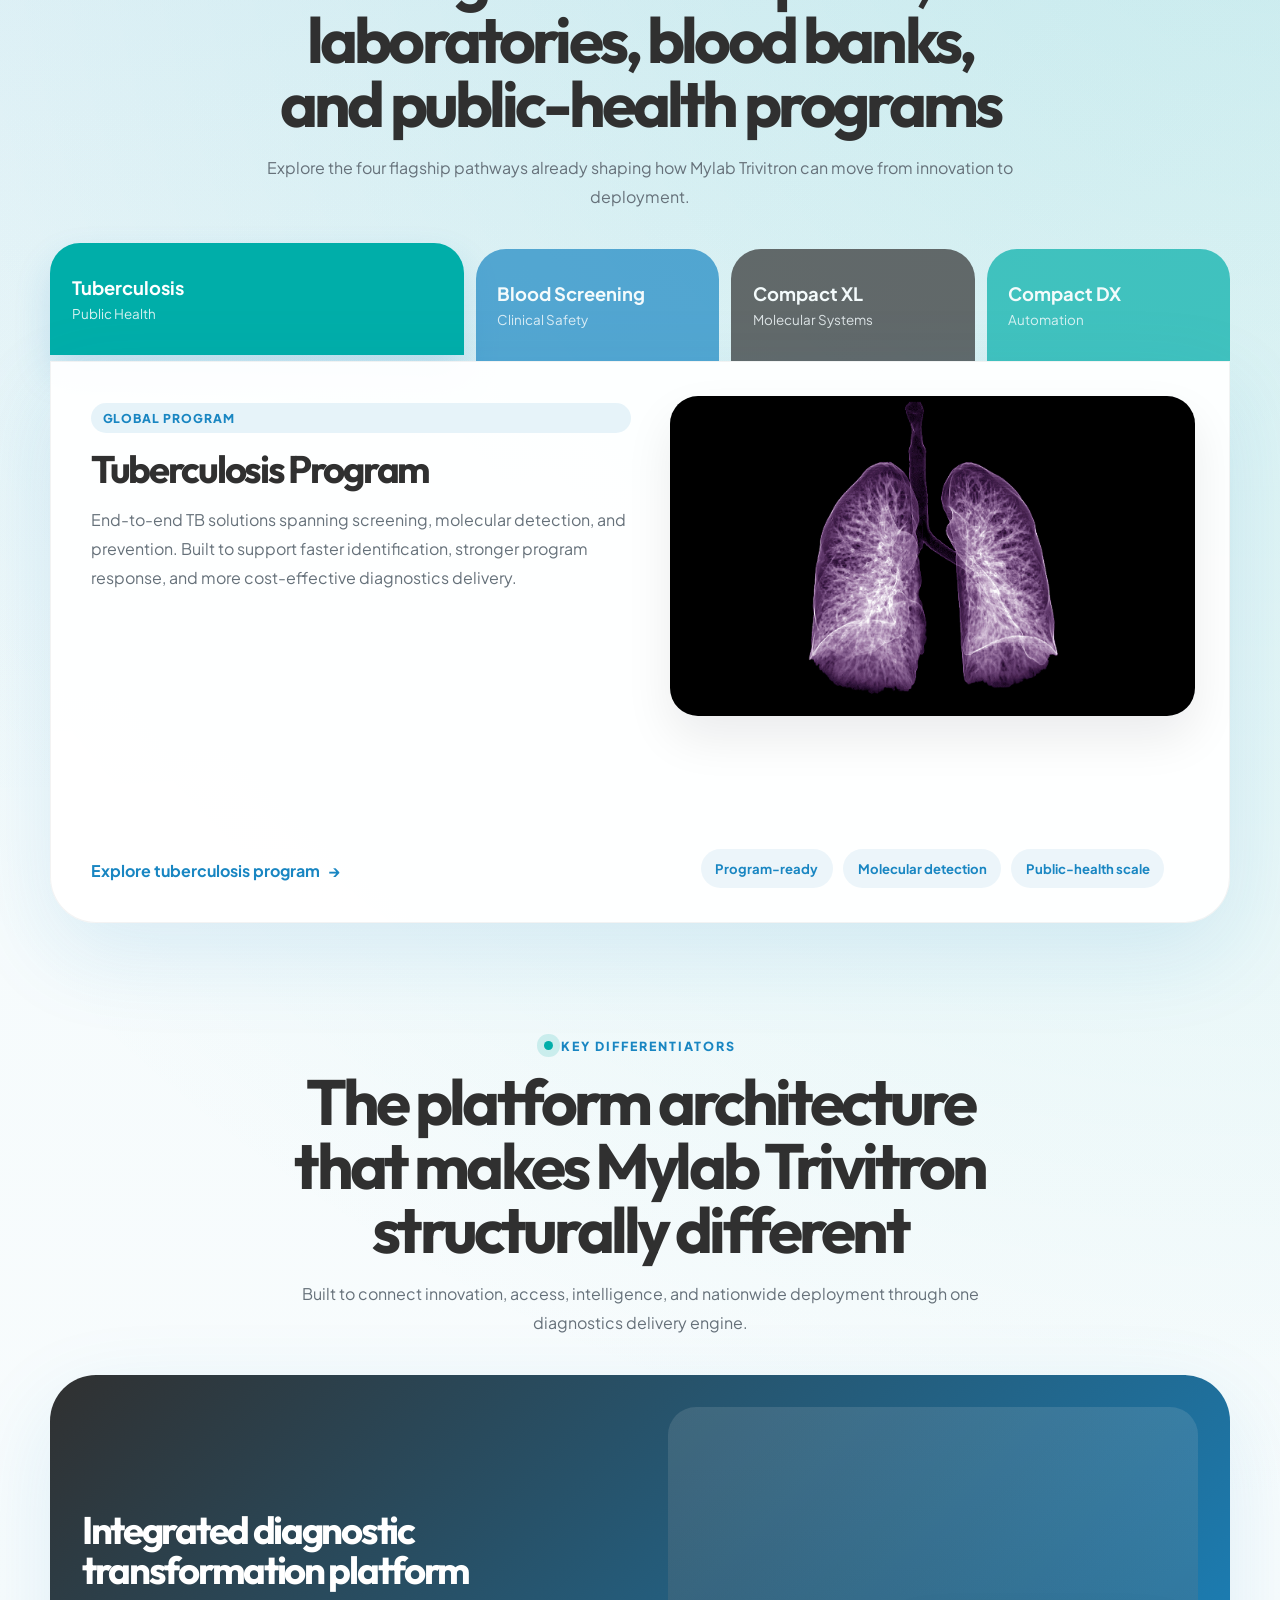
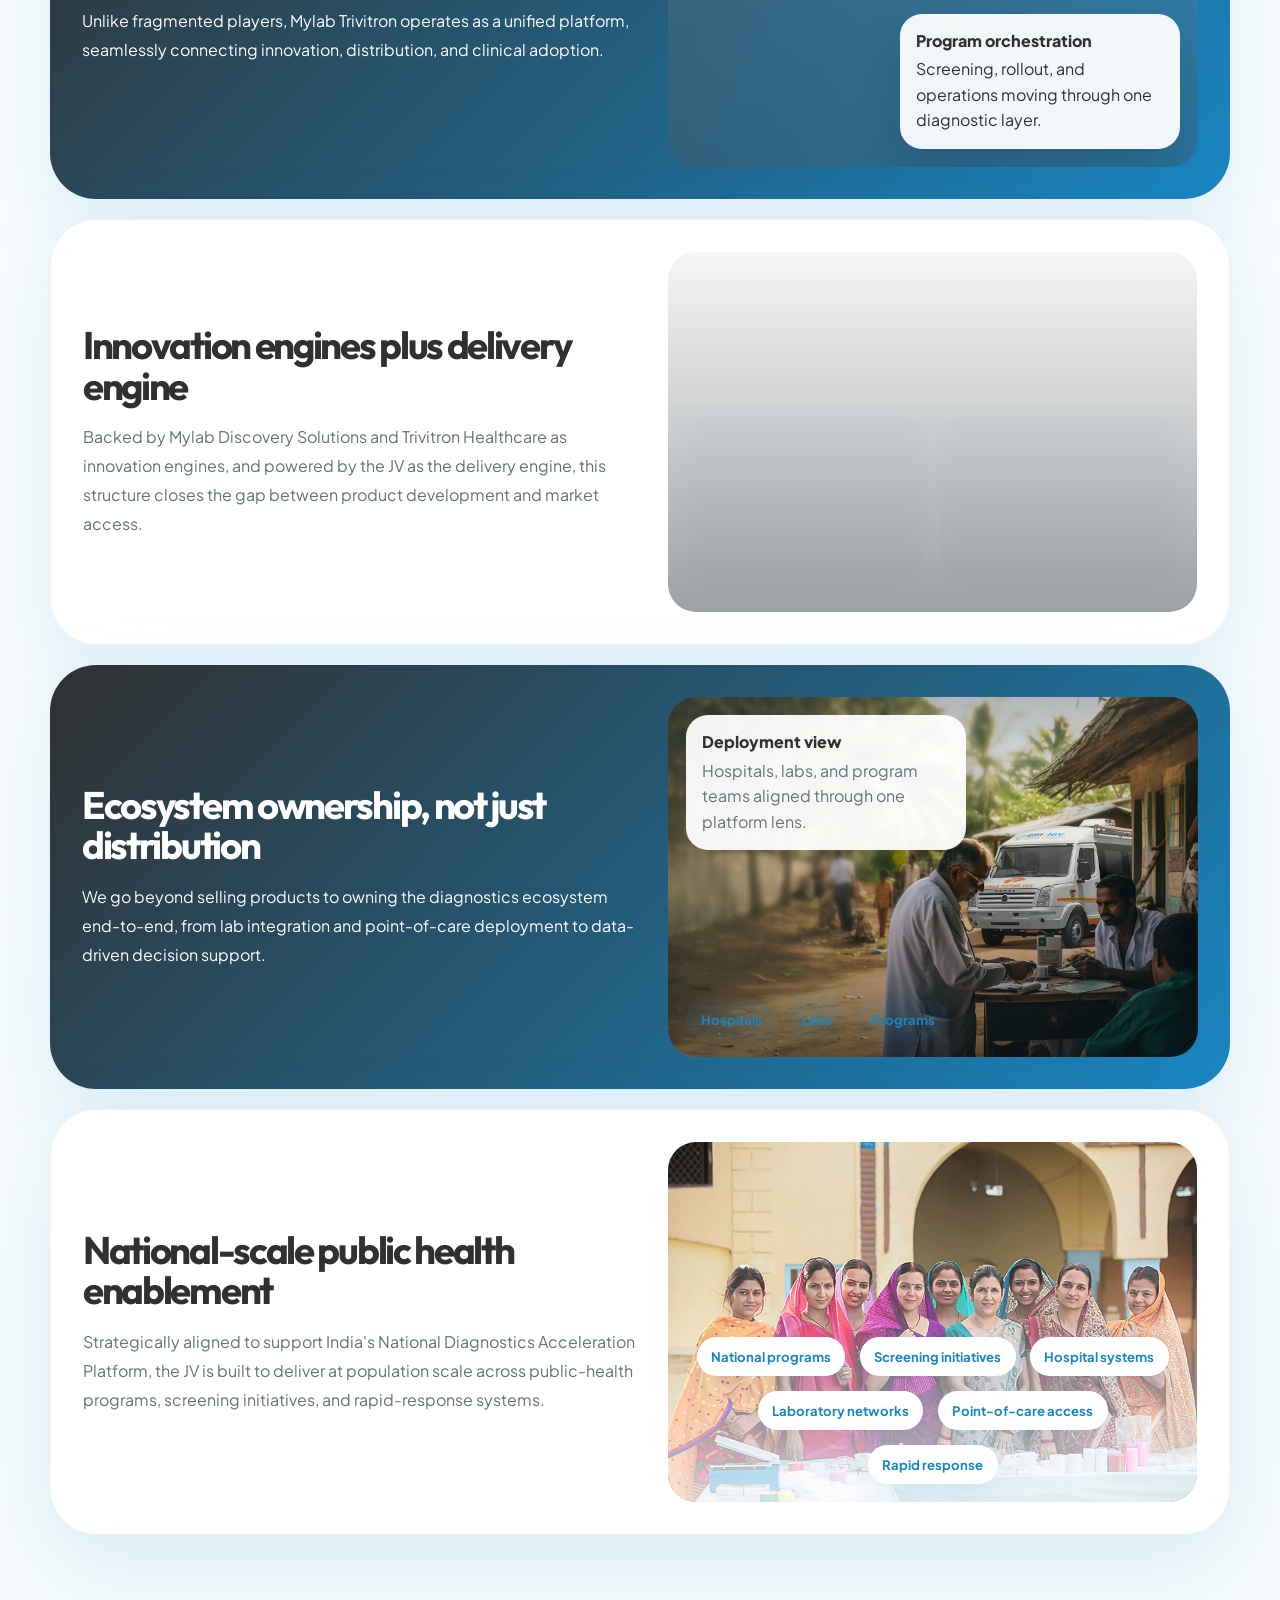
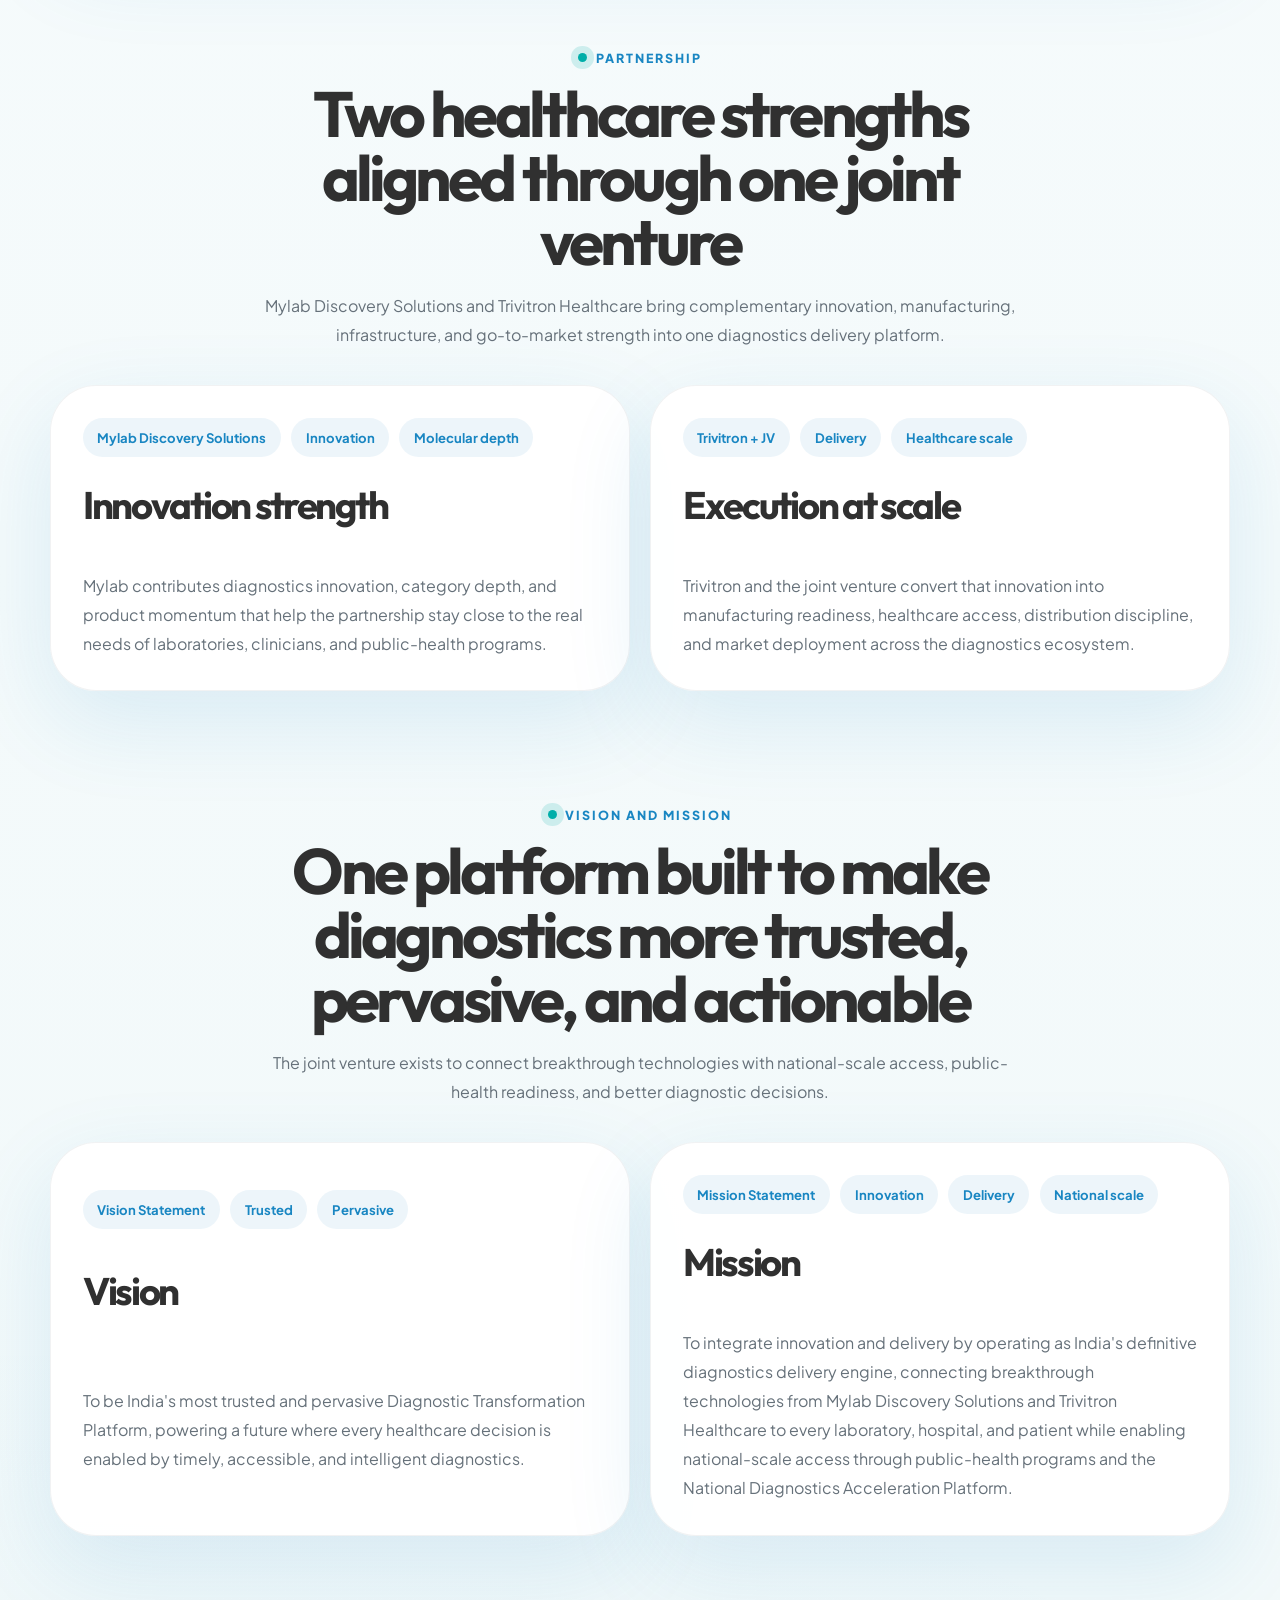
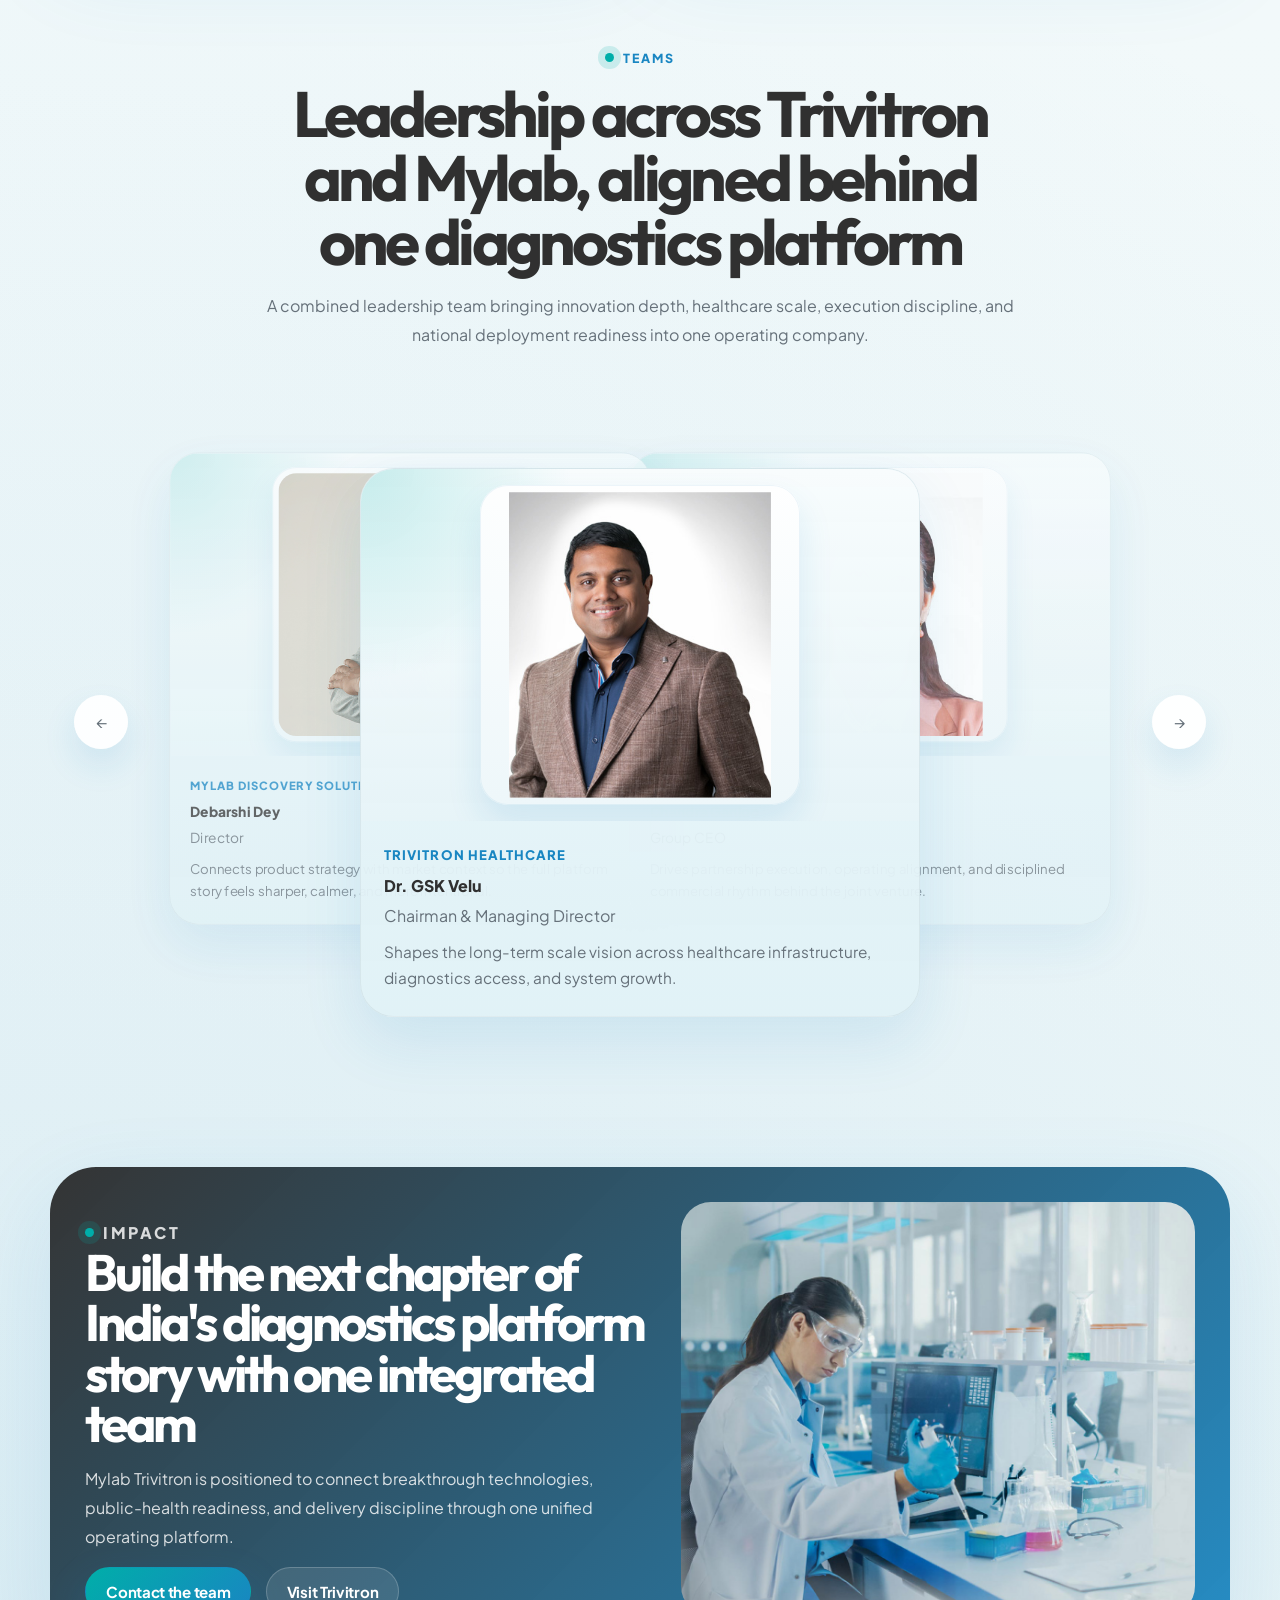
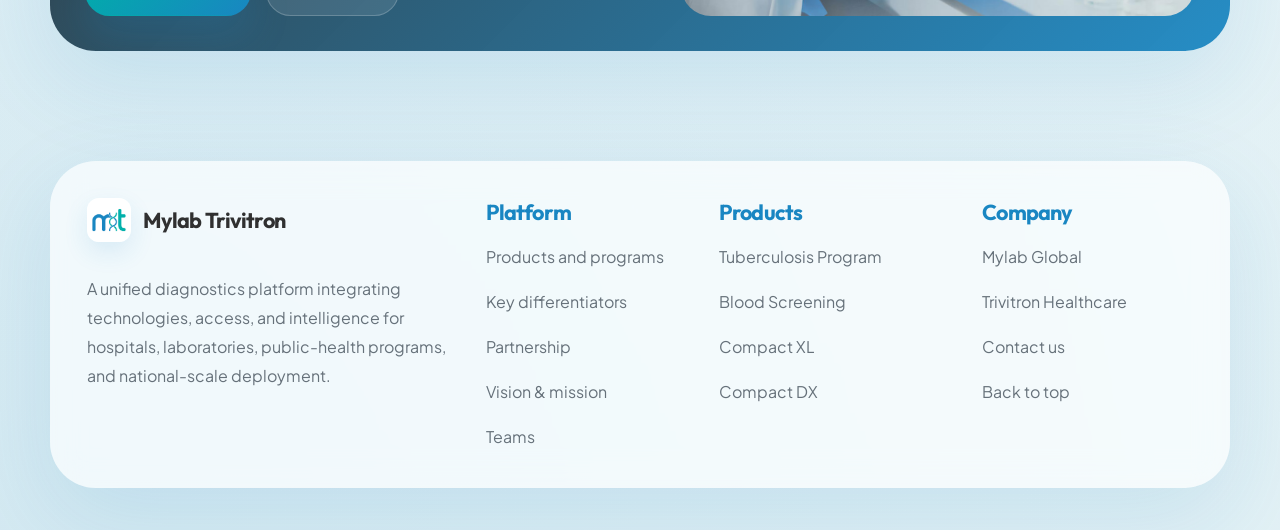
==== commit 67fb0f94: "Update homepage media and interaction polish Replace product and background visuals with client-prov" ====
--- a/index.html
+++ b/index.html
@@ -41,14 +41,13 @@
             <span class="brand__text">Mylab Trivitron</span>
           </a>
           <div class="site-nav__links">
+            <a href="#top">Home</a>
+            <a href="#products">Products</a>
+            <a href="#differentiators">Key Differentiators</a>
+            <a href="#partnership">Partnership</a>
             <a href="#vision">Vision &amp; Mission</a>
-            <a href="#platform">Key Differentiators</a>
-            <a href="#products">Products</a>
             <a href="#leadership">Leadership</a>
             <a href="#contact">Contact Us</a>
-          </div>
-          <div class="site-nav__actions">
-            <a class="button button--nav-secondary" href="#vision">Explore platform</a>
           </div>
         </nav>
       </div>
@@ -56,17 +55,20 @@
 
     <main id="top">
       <section class="hero" data-reveal>
-        <video
-          class="hero__video"
-          autoplay
-          muted
-          loop
-          playsinline
-          preload="metadata"
-          poster="9573911-uhd_4096_2160_25fps.mp4.png"
-        >
-          <source src="9573911-uhd_4096_2160_25fps.mp4" type="video/mp4">
-        </video>
+        <div class="hero__media hero__media--animated" aria-hidden="true">
+          <div class="hero__media-slide">
+            <img src="assets/website images/Turnkey-Solution-Final-banner.jpg" alt="" width="1920" height="1150" fetchpriority="high" decoding="async">
+          </div>
+          <div class="hero__media-slide">
+            <img src="assets/website images/Solution-Web-banner.jpg" alt="" width="1920" height="1150" decoding="async">
+          </div>
+          <div class="hero__media-slide">
+            <img src="assets/website images/Clinical-Page-Banner.jpg" alt="" width="1920" height="1150" decoding="async">
+          </div>
+          <div class="hero__media-slide">
+            <img src="assets/website images/Disease-banner.jpg" alt="" width="1920" height="1150" decoding="async">
+          </div>
+        </div>
         <div class="hero__overlay"></div>
         <div class="hero__inner">
           <div class="hero__copy">
@@ -88,8 +90,8 @@
               <li>Built to unify innovation, distribution, and clinical adoption at population scale</li>
             </ul>
             <div class="hero__actions">
-              <a class="button button--hero-primary" href="#vision">Explore platform</a>
-              <a class="button button--hero-secondary" href="#products">View products</a>
+              <a class="button button--hero-primary" href="#products">View products</a>
+              <a class="button button--hero-secondary" href="#differentiators">Explore platform</a>
             </div>
           </div>
 
@@ -113,146 +115,6 @@
                 <span>Blood Banks</span>
               </div>
             </div>
-          </div>
-        </div>
-      </section>
-
-      <section class="section section--confidence" id="vision">
-        <div class="section-shell">
-          <div class="section-copy section-copy--center" data-reveal>
-            <p class="eyebrow">Vision and Mission</p>
-            <h2>One platform built to make diagnostics more trusted, pervasive, and actionable</h2>
-            <p class="section-copy__lede">
-              The joint venture exists to connect breakthrough technologies with national-scale access,
-              public-health readiness, and better diagnostic decisions.
-            </p>
-          </div>
-
-          <div class="confidence-grid">
-            <article class="confidence-card" data-reveal>
-              <div class="confidence-card__chips">
-                <span>Vision Statement</span>
-                <span>Trusted</span>
-                <span>Pervasive</span>
-              </div>
-              <h3>Vision</h3>
-              <p>
-                To be India&apos;s most trusted and pervasive Diagnostic Transformation Platform,
-                powering a future where every healthcare decision is enabled by timely,
-                accessible, and intelligent diagnostics.
-              </p>
-            </article>
-
-            <article class="confidence-card" data-reveal>
-              <div class="confidence-card__chips">
-                <span>Mission Statement</span>
-                <span>Innovation</span>
-                <span>Delivery</span>
-                <span>National scale</span>
-              </div>
-              <h3>Mission</h3>
-              <p>
-                To integrate innovation and delivery by operating as India&apos;s definitive diagnostics
-                delivery engine, connecting breakthrough technologies from Mylab Discovery Solutions
-                and Trivitron Healthcare to every laboratory, hospital, and patient while enabling
-                national-scale access through public-health programs and the National Diagnostics
-                Acceleration Platform.
-              </p>
-            </article>
-          </div>
-        </div>
-      </section>
-
-      <section class="section section--features" id="platform">
-        <div class="section-shell">
-          <div class="section-copy section-copy--center" data-reveal>
-            <p class="eyebrow">Key Differentiators</p>
-            <h2>The platform architecture that makes Mylab Trivitron structurally different</h2>
-            <p class="section-copy__lede">
-              Built to connect innovation, access, intelligence, and nationwide deployment through one
-              diagnostics delivery engine.
-            </p>
-          </div>
-
-          <div class="feature-stack">
-            <article class="feature-card feature-card--dark" data-reveal>
-              <div class="feature-card__copy">
-                <h3>Integrated diagnostic transformation platform</h3>
-                <p>
-                  Unlike fragmented players, Mylab Trivitron operates as a unified platform,
-                  seamlessly connecting innovation, distribution, and clinical adoption.
-                </p>
-              </div>
-              <div class="feature-card__visual feature-card__visual--video">
-                <video autoplay muted loop playsinline preload="metadata" poster="3196465-uhd_3840_2160_25fps.mp4.png">
-                  <source src="3196465-uhd_3840_2160_25fps.mp4" type="video/mp4">
-                </video>
-                <div class="feature-float feature-float--primary">
-                  <strong>Program orchestration</strong>
-                  <span>Screening, rollout, and operations moving through one diagnostic layer.</span>
-                </div>
-              </div>
-            </article>
-
-            <article class="feature-card feature-card--light" data-reveal>
-              <div class="feature-card__copy">
-                <h3>Innovation engines plus delivery engine</h3>
-                <p>
-                  Backed by Mylab Discovery Solutions and Trivitron Healthcare as innovation engines,
-                  and powered by the JV as the delivery engine, this structure closes the gap between
-                  product development and market access.
-                </p>
-              </div>
-              <div class="feature-card__visual feature-card__visual--grid">
-                <div class="mini-card">
-                  <img src="3196465-uhd_3840_2160_25fps.mp4.png" alt="Laboratory team workflow preview">
-                </div>
-                <div class="mini-card">
-                  <img src="9573911-uhd_4096_2160_25fps.mp4.png" alt="Laboratory platform preview">
-                </div>
-              </div>
-            </article>
-
-            <article class="feature-card feature-card--dark" data-reveal>
-              <div class="feature-card__copy">
-                <h3>Ecosystem ownership, not just distribution</h3>
-                <p>
-                  We go beyond selling products to owning the diagnostics ecosystem end-to-end, from
-                  lab integration and point-of-care deployment to data-driven decision support.
-                </p>
-              </div>
-              <div class="feature-card__visual feature-card__visual--dashboard">
-                <img class="feature-card__poster" src="9573911-uhd_4096_2160_25fps.mp4.png" alt="Laboratory preview">
-                <div class="feature-float feature-float--secondary">
-                  <strong>Deployment view</strong>
-                  <span>Hospitals, labs, and program teams aligned through one platform lens.</span>
-                </div>
-                <div class="feature-badges">
-                  <span>Hospitals</span>
-                  <span>Labs</span>
-                  <span>Programs</span>
-                </div>
-              </div>
-            </article>
-
-            <article class="feature-card feature-card--light" data-reveal>
-              <div class="feature-card__copy">
-                <h3>National-scale public health enablement</h3>
-                <p>
-                  Strategically aligned to support India&apos;s National Diagnostics Acceleration Platform,
-                  the JV is built to deliver at population scale across public-health programs, screening
-                  initiatives, and rapid-response systems.
-                </p>
-              </div>
-              <div class="feature-card__visual feature-card__visual--modules">
-                <div class="module-chip">National programs</div>
-                <div class="module-chip">Screening initiatives</div>
-                <div class="module-chip">Hospital systems</div>
-                <div class="module-chip">Laboratory networks</div>
-                <div class="module-chip">Point-of-care access</div>
-                <div class="module-chip">Rapid response</div>
-              </div>
-            </article>
           </div>
         </div>
       </section>
@@ -301,7 +163,7 @@
                 </a>
               </div>
               <div class="case-panel__visual">
-                <img src="assets/products/product-tb-program-clean-updated.png" alt="Tuberculosis program visual">
+                <img class="case-panel__image--feature" src="assets/website images/Tuberculosis_lungs-tb-fb.jpg" alt="Tuberculosis program lungs diagnostic visual" width="1347" height="910" decoding="async">
                 <div class="case-panel__stats">
                   <span>Program-ready</span>
                   <span>Molecular detection</span>
@@ -323,7 +185,7 @@
                 </a>
               </div>
               <div class="case-panel__visual">
-                <img src="assets/products/product-blood-screening.png" alt="Blood screening visual">
+                <img src="assets/website images/Blood Screening_nat-feature-kit.png" alt="Blood screening kit visual" width="514" height="388" decoding="async">
                 <div class="case-panel__stats">
                   <span>Blood safety</span>
                   <span>Clinical screening</span>
@@ -345,7 +207,7 @@
                 </a>
               </div>
               <div class="case-panel__visual">
-                <img src="assets/products/product-compact-xl.png" alt="Compact XL visual">
+                <img src="assets/website images/compactxl-img.png" alt="Compact XL instrument visual" width="800" height="496" decoding="async">
                 <div class="case-panel__stats">
                   <span>Compact footprint</span>
                   <span>Sample to answer</span>
@@ -367,13 +229,198 @@
                 </a>
               </div>
               <div class="case-panel__visual">
-                <img src="assets/products/product-compact-dx.png" alt="Compact DX visual">
+                <img src="assets/website images/CompactDX-front-new-img.png" alt="Compact DX instrument visual" width="500" height="781" decoding="async">
                 <div class="case-panel__stats">
                   <span>Automation</span>
                   <span>Extraction + RT-PCR</span>
                   <span>Operational consistency</span>
                 </div>
               </div>
+            </article>
+          </div>
+        </div>
+      </section>
+
+      <section class="section section--features" id="differentiators">
+        <div class="section-shell">
+          <div class="section-copy section-copy--center" data-reveal>
+            <p class="eyebrow">Key Differentiators</p>
+            <h2>The platform architecture that makes Mylab Trivitron structurally different</h2>
+            <p class="section-copy__lede">
+              Built to connect innovation, access, intelligence, and nationwide deployment through one
+              diagnostics delivery engine.
+            </p>
+          </div>
+
+          <div class="feature-stack">
+            <article class="feature-card feature-card--dark" data-reveal>
+              <div class="feature-card__copy">
+                <h3>Integrated diagnostic transformation platform</h3>
+                <p>
+                  Unlike fragmented players, Mylab Trivitron operates as a unified platform,
+                  seamlessly connecting innovation, distribution, and clinical adoption.
+                </p>
+              </div>
+              <div class="feature-card__visual feature-card__visual--immersive">
+                <img class="feature-card__poster" src="assets/website images/Key diff_integrated diagnostic platform.jpg" alt="Integrated diagnostic platform visual" width="1920" height="1283" decoding="async">
+                <div class="feature-float feature-float--primary">
+                  <strong>Program orchestration</strong>
+                  <span>Screening, rollout, and operations moving through one diagnostic layer.</span>
+                </div>
+              </div>
+            </article>
+
+            <article class="feature-card feature-card--light" data-reveal>
+              <div class="feature-card__copy">
+                <h3>Innovation engines plus delivery engine</h3>
+                <p>
+                  Backed by Mylab Discovery Solutions and Trivitron Healthcare as innovation engines,
+                  and powered by the JV as the delivery engine, this structure closes the gap between
+                  product development and market access.
+                </p>
+              </div>
+              <div class="feature-card__visual feature-card__visual--stacked">
+                <img class="feature-card__poster" src="assets/website images/Key_Diff_Innovation engines plus delivery.jpg" alt="Innovation and delivery engine visual" width="1550" height="812" decoding="async">
+                <div class="feature-card__stack">
+                  <div class="mini-card">
+                    <img src="assets/website images/compactXL-media-img.png" alt="Compact XL deployment preview" width="600" height="450" decoding="async">
+                  </div>
+                  <div class="mini-card">
+                    <img src="assets/website images/mobilevan-media-img.png" alt="Mobile diagnostics deployment preview" width="600" height="450" decoding="async">
+                  </div>
+                </div>
+              </div>
+            </article>
+
+            <article class="feature-card feature-card--dark" data-reveal>
+              <div class="feature-card__copy">
+                <h3>Ecosystem ownership, not just distribution</h3>
+                <p>
+                  We go beyond selling products to owning the diagnostics ecosystem end-to-end, from
+                  lab integration and point-of-care deployment to data-driven decision support.
+                </p>
+              </div>
+              <div class="feature-card__visual feature-card__visual--dashboard">
+                <img class="feature-card__poster" src="assets/website images/Key_Diff_Ecosystem ownership.jpg" alt="Diagnostics ecosystem ownership visual" width="1920" height="1150" decoding="async">
+                <div class="feature-float feature-float--secondary">
+                  <strong>Deployment view</strong>
+                  <span>Hospitals, labs, and program teams aligned through one platform lens.</span>
+                </div>
+                <div class="feature-badges">
+                  <span>Hospitals</span>
+                  <span>Labs</span>
+                  <span>Programs</span>
+                </div>
+              </div>
+            </article>
+
+            <article class="feature-card feature-card--light" data-reveal>
+              <div class="feature-card__copy">
+                <h3>National-scale public health enablement</h3>
+                <p>
+                  Strategically aligned to support India&apos;s National Diagnostics Acceleration Platform,
+                  the JV is built to deliver at population scale across public-health programs, screening
+                  initiatives, and rapid-response systems.
+                </p>
+              </div>
+              <div class="feature-card__visual feature-card__visual--modules">
+                <img class="feature-card__poster" src="assets/website images/Key_Diff_National-scale public health.jpg" alt="National scale public health visual" width="1800" height="1200" decoding="async">
+                <div class="feature-card__module-cloud">
+                  <div class="module-chip">National programs</div>
+                  <div class="module-chip">Screening initiatives</div>
+                  <div class="module-chip">Hospital systems</div>
+                  <div class="module-chip">Laboratory networks</div>
+                  <div class="module-chip">Point-of-care access</div>
+                  <div class="module-chip">Rapid response</div>
+                </div>
+              </div>
+            </article>
+          </div>
+        </div>
+      </section>
+
+      <section class="section section--confidence" id="partnership">
+        <div class="section-shell">
+          <div class="section-copy section-copy--center" data-reveal>
+            <p class="eyebrow">Partnership</p>
+            <h2>Two healthcare strengths aligned through one joint venture</h2>
+            <p class="section-copy__lede">
+              Mylab Discovery Solutions and Trivitron Healthcare bring complementary innovation,
+              manufacturing, infrastructure, and go-to-market strength into one diagnostics delivery platform.
+            </p>
+          </div>
+
+          <div class="confidence-grid">
+            <article class="confidence-card" data-reveal>
+              <div class="confidence-card__chips">
+                <span>Mylab Discovery Solutions</span>
+                <span>Innovation</span>
+                <span>Molecular depth</span>
+              </div>
+              <h3>Innovation strength</h3>
+              <p>
+                Mylab contributes diagnostics innovation, category depth, and product momentum that help
+                the partnership stay close to the real needs of laboratories, clinicians, and public-health programs.
+              </p>
+            </article>
+
+            <article class="confidence-card" data-reveal>
+              <div class="confidence-card__chips">
+                <span>Trivitron + JV</span>
+                <span>Delivery</span>
+                <span>Healthcare scale</span>
+              </div>
+              <h3>Execution at scale</h3>
+              <p>
+                Trivitron and the joint venture convert that innovation into manufacturing readiness,
+                healthcare access, distribution discipline, and market deployment across the diagnostics ecosystem.
+              </p>
+            </article>
+          </div>
+        </div>
+      </section>
+
+      <section class="section section--confidence" id="vision">
+        <div class="section-shell">
+          <div class="section-copy section-copy--center" data-reveal>
+            <p class="eyebrow">Vision and Mission</p>
+            <h2>One platform built to make diagnostics more trusted, pervasive, and actionable</h2>
+            <p class="section-copy__lede">
+              The joint venture exists to connect breakthrough technologies with national-scale access,
+              public-health readiness, and better diagnostic decisions.
+            </p>
+          </div>
+
+          <div class="confidence-grid">
+            <article class="confidence-card" data-reveal>
+              <div class="confidence-card__chips">
+                <span>Vision Statement</span>
+                <span>Trusted</span>
+                <span>Pervasive</span>
+              </div>
+              <h3>Vision</h3>
+              <p>
+                To be India&apos;s most trusted and pervasive Diagnostic Transformation Platform,
+                powering a future where every healthcare decision is enabled by timely,
+                accessible, and intelligent diagnostics.
+              </p>
+            </article>
+
+            <article class="confidence-card" data-reveal>
+              <div class="confidence-card__chips">
+                <span>Mission Statement</span>
+                <span>Innovation</span>
+                <span>Delivery</span>
+                <span>National scale</span>
+              </div>
+              <h3>Mission</h3>
+              <p>
+                To integrate innovation and delivery by operating as India&apos;s definitive diagnostics
+                delivery engine, connecting breakthrough technologies from Mylab Discovery Solutions
+                and Trivitron Healthcare to every laboratory, hospital, and patient while enabling
+                national-scale access through public-health programs and the National Diagnostics
+                Acceleration Platform.
+              </p>
             </article>
           </div>
         </div>
@@ -476,11 +523,11 @@
         </div>
       </section>
 
-      <section class="section section--cta" id="pricing">
+      <section class="section section--cta" id="impact">
         <div class="section-shell">
           <div class="cta-panel" data-reveal>
             <div class="cta-panel__copy">
-              <p class="eyebrow eyebrow--light">Diagnostics Acceleration</p>
+              <p class="eyebrow eyebrow--light">Impact</p>
               <h2>Build the next chapter of India&apos;s diagnostics platform story with one integrated team</h2>
               <p>
                 Mylab Trivitron is positioned to connect breakthrough technologies, public-health
@@ -494,7 +541,7 @@
               </div>
             </div>
             <div class="cta-panel__visual">
-              <img src="3196465-uhd_3840_2160_25fps.mp4.png" alt="Laboratory diagnostics preview">
+              <img src="assets/website images/HTP-Video-banner.jpg" alt="Diagnostics platform banner" width="1550" height="900" decoding="async">
             </div>
           </div>
         </div>
@@ -516,9 +563,10 @@
 
         <div class="footer-column">
           <h3>Platform</h3>
+          <a href="#products">Products and programs</a>
+          <a href="#differentiators">Key differentiators</a>
+          <a href="#partnership">Partnership</a>
           <a href="#vision">Vision &amp; mission</a>
-          <a href="#platform">Key differentiators</a>
-          <a href="#products">Products and programs</a>
           <a href="#leadership">Teams</a>
         </div>
 
--- a/styles.css
+++ b/styles.css
@@ -188,13 +188,15 @@
 
 .site-nav__links {
   margin-left: auto;
-  gap: 1.2rem;
+  gap: 0.95rem;
+  flex-wrap: nowrap;
 }
 
 .site-nav__links a {
-  font-size: 0.94rem;
+  font-size: 0.9rem;
   font-weight: 700;
   letter-spacing: -0.02em;
+  white-space: nowrap;
 }
 
 .site-nav__links a:hover,
@@ -228,7 +230,6 @@
 }
 
 .button:hover,
-.showcase__arrow:hover,
 .nav-toggle:hover {
   transform: translateY(-1px);
 }
@@ -323,22 +324,131 @@
   pointer-events: none;
 }
 
-.hero__video,
+.hero__media,
 .hero__overlay {
   position: absolute;
   inset: 0;
 }
 
-.hero__video {
+.hero__media {
+  overflow: hidden;
+  background: #0d1720;
+}
+
+.hero__media::after {
+  content: "";
+  position: absolute;
+  inset: -10%;
+  background:
+    radial-gradient(circle at 18% 24%, rgba(0, 174, 169, 0.26), transparent 24%),
+    radial-gradient(circle at 82% 18%, rgba(25, 134, 194, 0.22), transparent 24%),
+    radial-gradient(circle at 52% 82%, rgba(255, 255, 255, 0.08), transparent 20%);
+  mix-blend-mode: screen;
+  opacity: 0.5;
+  animation: hero-lens-drift 18s ease-in-out infinite alternate;
+}
+
+.hero__media-slide {
+  position: absolute;
+  inset: 0;
+  opacity: 0;
+  animation: hero-media-fade 24s linear infinite;
+}
+
+.hero__media-slide:first-child {
+  animation-name: hero-media-fade-initial;
+}
+
+.hero__media-slide img {
   width: 100%;
   height: 100%;
   object-fit: cover;
+  filter: saturate(1.05) contrast(1.04) brightness(0.72);
+  animation: hero-media-pan 24s ease-in-out infinite;
+  transform-origin: center center;
+}
+
+.hero__media-slide:nth-child(2),
+.hero__media-slide:nth-child(2) img {
+  animation-delay: 6s;
+}
+
+.hero__media-slide:nth-child(3),
+.hero__media-slide:nth-child(3) img {
+  animation-delay: 12s;
+}
+
+.hero__media-slide:nth-child(4),
+.hero__media-slide:nth-child(4) img {
+  animation-delay: 18s;
+}
+
+.hero__media-slide:nth-child(even) img {
+  animation-name: hero-media-pan-reverse;
 }
 
 .hero__overlay {
   background:
     linear-gradient(90deg, rgba(48, 48, 48, 0.7) 0%, rgba(48, 48, 48, 0.44) 34%, rgba(48, 48, 48, 0.18) 66%, rgba(48, 48, 48, 0.12) 100%),
     linear-gradient(180deg, rgba(25, 134, 194, 0.18) 0%, rgba(25, 134, 194, 0.06) 38%, rgba(48, 48, 48, 0.38) 100%);
+}
+
+@keyframes hero-media-fade {
+  0%,
+  100% {
+    opacity: 0;
+  }
+
+  4%,
+  24% {
+    opacity: 1;
+  }
+
+  29% {
+    opacity: 0;
+  }
+}
+
+@keyframes hero-media-fade-initial {
+  0%,
+  24% {
+    opacity: 1;
+  }
+
+  29%,
+  100% {
+    opacity: 0;
+  }
+}
+
+@keyframes hero-media-pan {
+  from {
+    transform: scale(1.02) translate3d(0, 0, 0);
+  }
+
+  to {
+    transform: scale(1.14) translate3d(-2.5%, 1.8%, 0);
+  }
+}
+
+@keyframes hero-media-pan-reverse {
+  from {
+    transform: scale(1.03) translate3d(0, 0, 0);
+  }
+
+  to {
+    transform: scale(1.13) translate3d(2.2%, -1.6%, 0);
+  }
+}
+
+@keyframes hero-lens-drift {
+  from {
+    transform: translate3d(0, 0, 0) scale(1);
+  }
+
+  to {
+    transform: translate3d(2.5%, -2%, 0) scale(1.08);
+  }
 }
 
 .hero__inner {
@@ -735,7 +845,7 @@
   min-height: 100%;
 }
 
-.case-panel__visual img {
+.case-panel__visual > img {
   width: 100%;
   height: clamp(18rem, 25vw, 21rem);
   padding: 1rem;
@@ -746,6 +856,16 @@
     radial-gradient(circle at top left, rgba(0, 174, 169, 0.1), transparent 36%),
     linear-gradient(180deg, rgba(248, 252, 253, 0.98), rgba(236, 246, 250, 0.96));
   box-shadow: inset 0 0 0 1px rgba(25, 134, 194, 0.08);
+}
+
+.case-panel__visual > img.case-panel__image--feature {
+  padding: 0;
+  object-fit: cover;
+  object-position: center;
+  background: #05070d;
+  box-shadow:
+    0 22px 48px rgba(13, 15, 26, 0.08),
+    inset 0 0 0 1px rgba(25, 134, 194, 0.08);
 }
 
 .case-panel__stats,
@@ -820,28 +940,76 @@
   overflow: hidden;
 }
 
-.feature-card__visual--video {
-  background: rgba(255, 255, 255, 0.12);
-}
-
-.feature-card__visual--video video,
 .feature-card__poster {
+  position: absolute;
+  inset: 0;
+  z-index: 0;
   width: 100%;
   height: 100%;
   object-fit: cover;
 }
 
-.feature-card__visual--grid {
+.feature-card__visual--immersive,
+.feature-card__visual--stacked,
+.feature-card__visual--dashboard,
+.feature-card__visual--modules {
+  background: rgba(255, 255, 255, 0.12);
+}
+
+.feature-card__visual--immersive::after,
+.feature-card__visual--stacked::after,
+.feature-card__visual--dashboard::after,
+.feature-card__visual--modules::after {
+  content: "";
+  position: absolute;
+  inset: 0;
+  z-index: 1;
+  pointer-events: none;
+}
+
+.feature-card__visual--immersive::after {
+  background: linear-gradient(180deg, rgba(8, 20, 29, 0.02), rgba(8, 20, 29, 0.24));
+}
+
+.feature-card__visual--stacked::after {
+  background: linear-gradient(180deg, rgba(8, 20, 29, 0.04), rgba(8, 20, 29, 0.4));
+}
+
+.feature-card__visual--dashboard::after {
+  background:
+    linear-gradient(180deg, rgba(8, 20, 29, 0.3) 0%, rgba(8, 20, 29, 0.04) 38%, rgba(8, 20, 29, 0.54) 100%);
+}
+
+.feature-card__visual--modules::after {
+  background:
+    linear-gradient(180deg, rgba(255, 255, 255, 0.06) 0%, rgba(255, 255, 255, 0.16) 36%, rgba(255, 255, 255, 0.78) 100%);
+}
+
+.feature-card__stack,
+.feature-card__module-cloud {
+  position: absolute;
+  left: 18px;
+  right: 18px;
+  z-index: 2;
+}
+
+.feature-card__stack {
+  bottom: 18px;
   display: grid;
   grid-template-columns: repeat(2, minmax(0, 1fr));
-  gap: 1rem;
+  gap: 0.9rem;
 }
 
 .mini-card {
   border-radius: 28px;
   overflow: hidden;
-  background: #eff8fb;
-  box-shadow: inset 0 0 0 1px rgba(25, 134, 194, 0.08);
+  min-height: 120px;
+  background: rgba(255, 255, 255, 0.94);
+  box-shadow:
+    0 18px 34px rgba(13, 15, 26, 0.14),
+    inset 0 0 0 1px rgba(25, 134, 194, 0.08);
+  backdrop-filter: blur(12px) saturate(140%);
+  -webkit-backdrop-filter: blur(12px) saturate(140%);
 }
 
 .mini-card img {
@@ -855,15 +1023,16 @@
 }
 
 .feature-card__visual--modules {
+  background: rgba(255, 255, 255, 0.08);
+}
+
+.feature-card__module-cloud {
+  bottom: 18px;
   display: flex;
   align-content: center;
   justify-content: center;
   flex-wrap: wrap;
   gap: 0.9rem;
-  padding: 2rem;
-  background:
-    radial-gradient(circle at top left, rgba(0, 174, 169, 0.14), transparent 34%),
-    linear-gradient(180deg, rgba(239, 250, 252, 0.94), rgba(255, 255, 255, 0.96));
 }
 
 .module-chip {
@@ -873,6 +1042,7 @@
 
 .feature-float {
   position: absolute;
+  z-index: 2;
   right: 18px;
   bottom: 18px;
   max-width: 280px;
@@ -903,10 +1073,16 @@
   right: auto;
   bottom: auto;
   background: rgba(255, 255, 255, 0.94);
+  color: var(--ink);
+}
+
+.feature-float--secondary span {
+  color: var(--ink-soft);
 }
 
 .feature-badges {
   position: absolute;
+  z-index: 2;
   left: 18px;
   right: 18px;
   bottom: 18px;
@@ -975,6 +1151,7 @@
   transform: translateX(-50%) scale(1);
   filter: none;
   z-index: 5;
+  pointer-events: auto;
 }
 
 .showcase-card.is-prev,
@@ -1000,19 +1177,34 @@
   display: grid;
   place-items: center;
   padding: 1rem;
+  border-radius: 30px 30px 0 0;
+  overflow: hidden;
   background:
     radial-gradient(circle at top left, rgba(0, 174, 169, 0.2), transparent 32%),
     linear-gradient(180deg, rgba(248, 252, 253, 0.96), rgba(231, 244, 247, 0.92));
 }
 
 .showcase-card__image--avatar img {
-  width: min(100%, 340px);
+  display: block;
+  width: min(100%, 320px);
+  height: min(70vw, 320px);
+  padding: 0.45rem;
+  border-radius: 28px;
+  object-fit: contain;
+  object-position: center top;
+  background: linear-gradient(180deg, rgba(255, 255, 255, 0.92), rgba(238, 247, 250, 0.95));
+  box-shadow:
+    0 18px 34px rgba(25, 134, 194, 0.12),
+    inset 0 0 0 1px rgba(25, 134, 194, 0.08);
 }
 
 .showcase-card__body {
   padding: 1.3rem 1.45rem 1.55rem;
   font-size: 1rem;
   line-height: 1.55;
+  user-select: text;
+  -webkit-user-select: text;
+  cursor: text;
 }
 
 .showcase-card__body p {
@@ -1058,6 +1250,12 @@
   color: var(--ink-soft);
   cursor: pointer;
   transform: translateY(-50%);
+  transition: transform 180ms ease, box-shadow 180ms ease, background-color 180ms ease;
+}
+
+.showcase__arrow:hover {
+  transform: translateY(calc(-50% - 1px));
+  box-shadow: 0 20px 38px rgba(25, 134, 194, 0.16);
 }
 
 .showcase__arrow--prev {
@@ -1151,7 +1349,7 @@
 
   .site-nav__links {
     margin-left: auto;
-    gap: 1rem;
+    gap: 0.75rem;
   }
 
   .case-panel,
@@ -1262,9 +1460,23 @@
   }
 
   .showcase__arrow {
-    top: auto;
-    bottom: -12px;
-    transform: none;
+    top: 50%;
+    bottom: auto;
+    width: 48px;
+    height: 48px;
+    transform: translateY(-50%);
+  }
+
+  .showcase__arrow:hover {
+    transform: translateY(calc(-50% - 1px));
+  }
+
+  .showcase__arrow--prev {
+    left: 12px;
+  }
+
+  .showcase__arrow--next {
+    right: 12px;
   }
 }
 
@@ -1445,7 +1657,33 @@
     min-height: 280px;
   }
 
-  .case-panel__visual img {
+  .feature-card__stack {
+    left: 14px;
+    right: 14px;
+    bottom: 14px;
+    grid-template-columns: repeat(2, minmax(0, 1fr));
+    gap: 0.65rem;
+  }
+
+  .mini-card {
+    min-height: 92px;
+    border-radius: 22px;
+  }
+
+  .feature-card__visual--stacked .mini-card img {
+    object-fit: contain;
+    padding: 0.35rem;
+    background: rgba(255, 255, 255, 0.96);
+  }
+
+  .feature-card__module-cloud {
+    left: 14px;
+    right: 14px;
+    bottom: 14px;
+    gap: 0.7rem;
+  }
+
+  .case-panel__visual > img {
     height: auto;
     min-height: 240px;
   }
@@ -1458,6 +1696,12 @@
     width: min(88vw, 460px);
   }
 
+  .showcase-card__image--avatar img {
+    width: min(100%, 250px);
+    height: min(60vw, 250px);
+    border-radius: 24px;
+  }
+
   .showcase-card.is-prev {
     transform: translateX(calc(-50% - 94px)) scale(0.76);
   }
@@ -1467,11 +1711,11 @@
   }
 
   .showcase__arrow--prev {
-    left: calc(50% - 70px);
+    left: 8px;
   }
 
   .showcase__arrow--next {
-    right: calc(50% - 70px);
+    right: 8px;
   }
 }
 
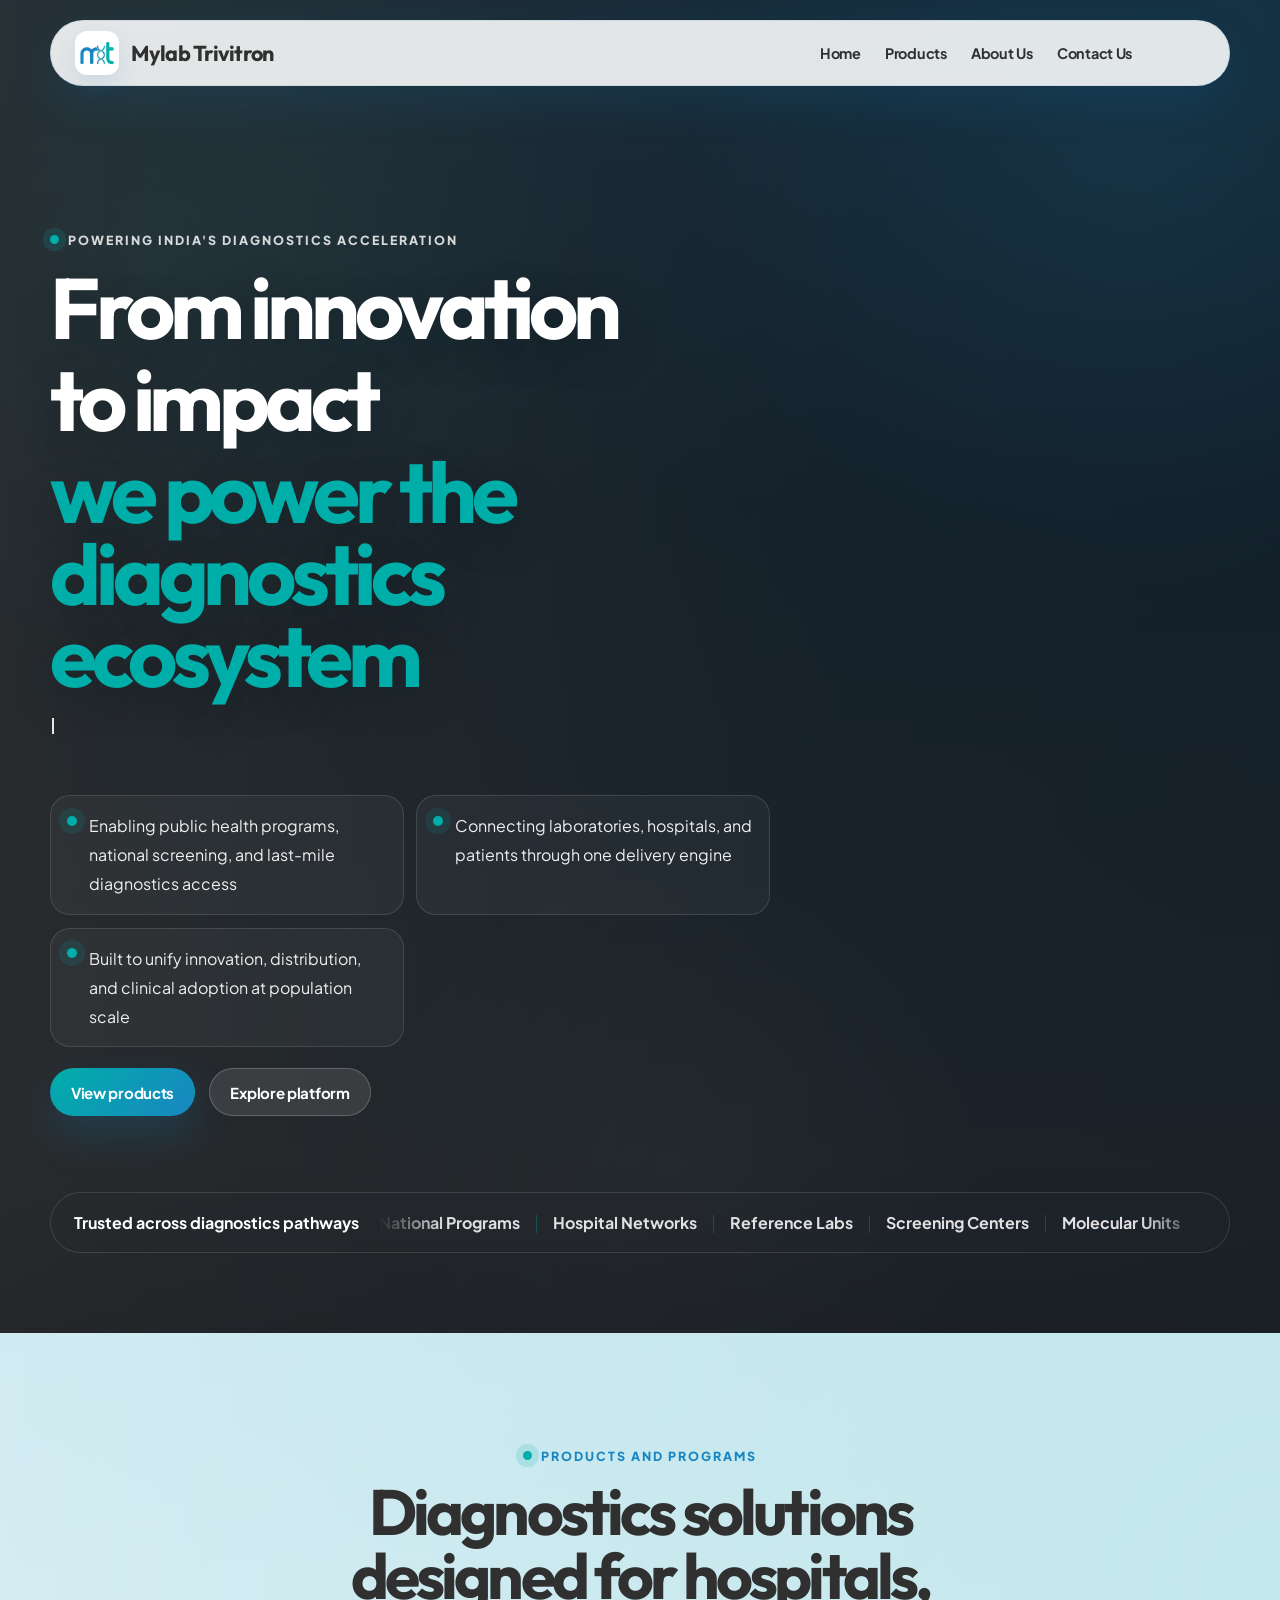
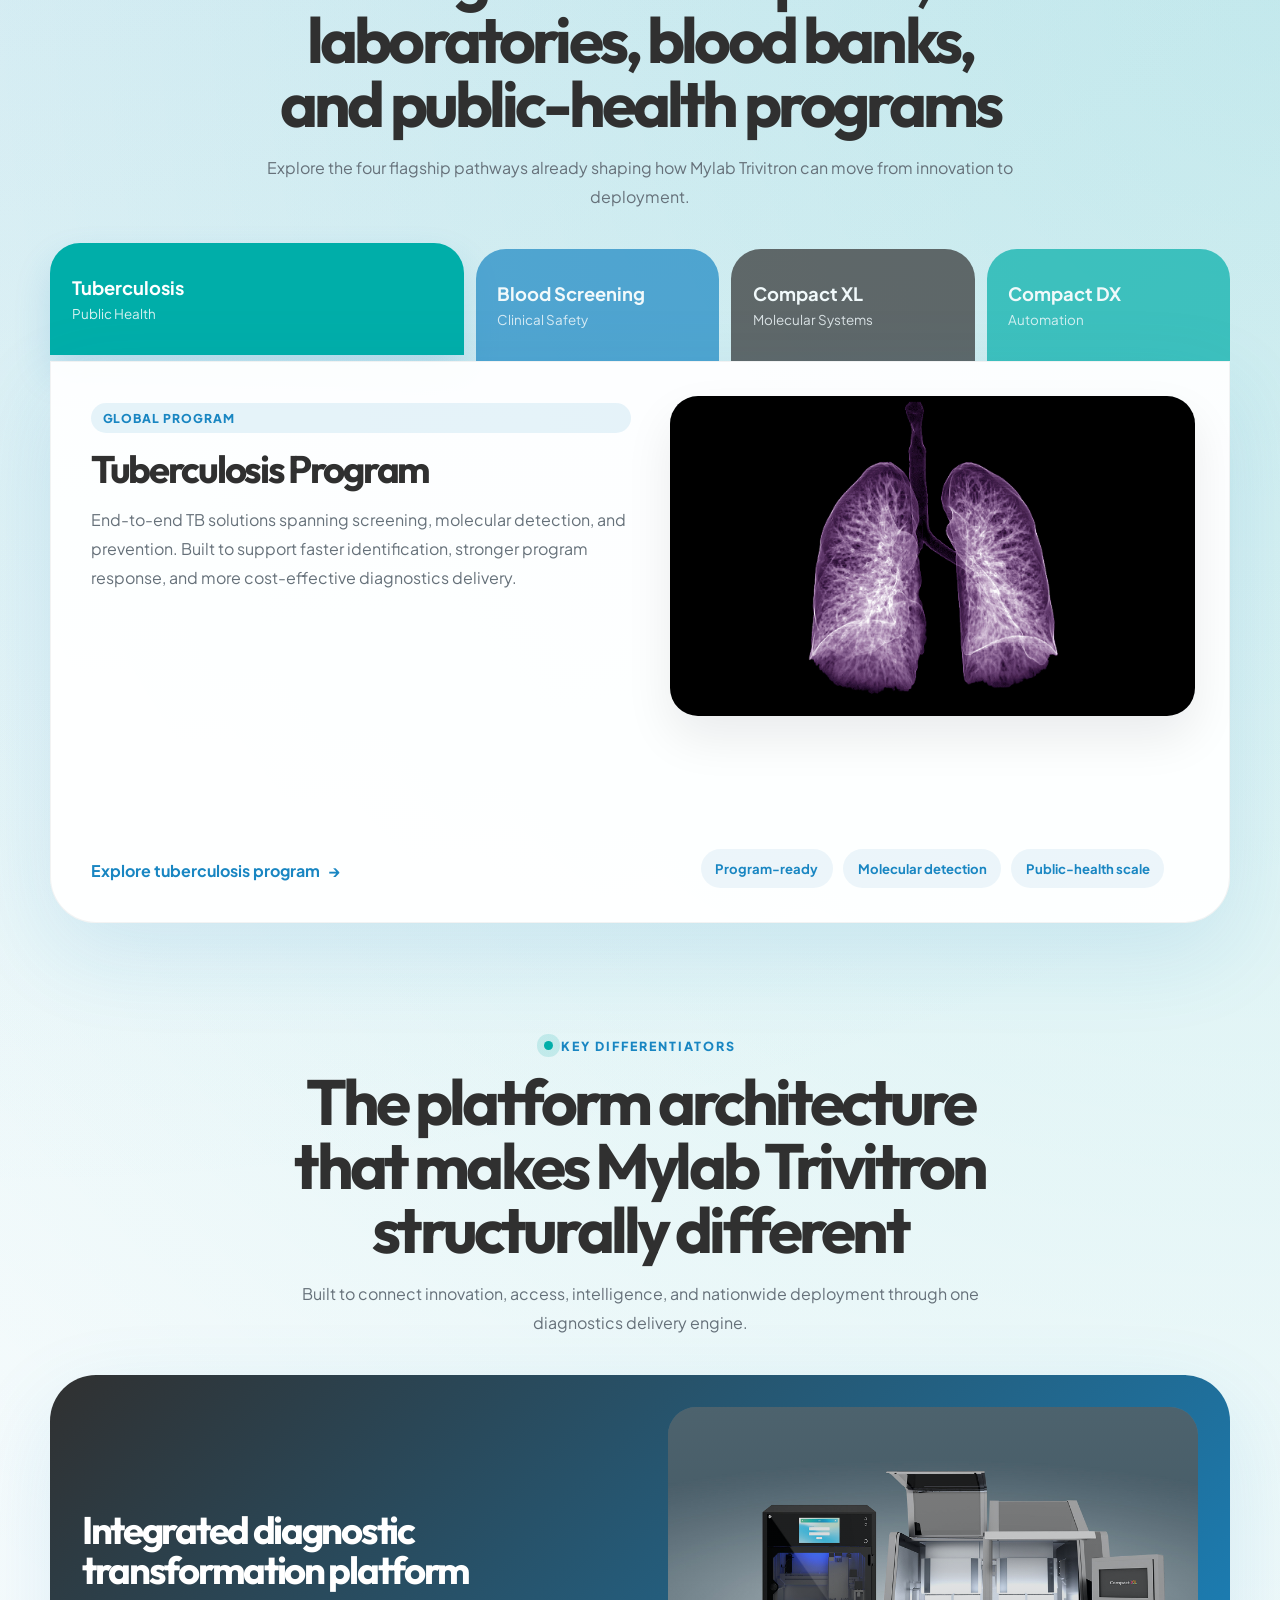
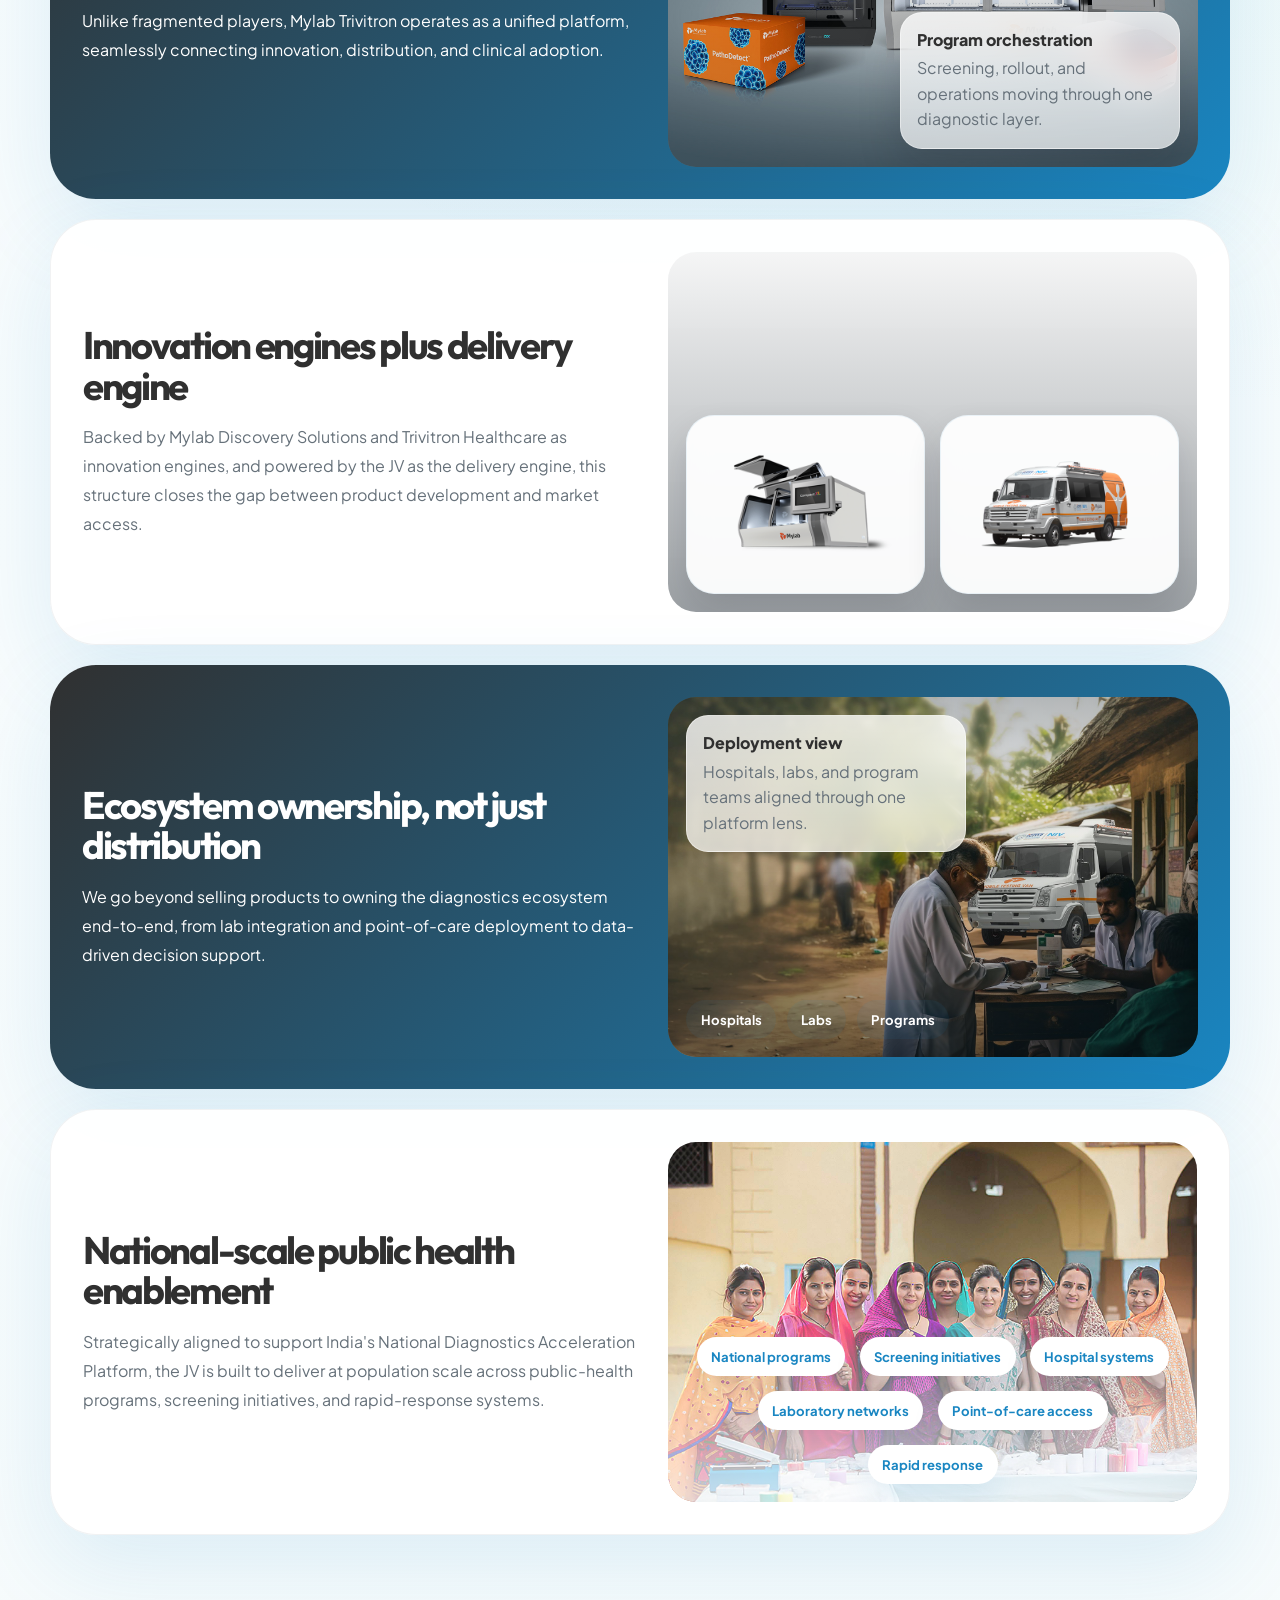
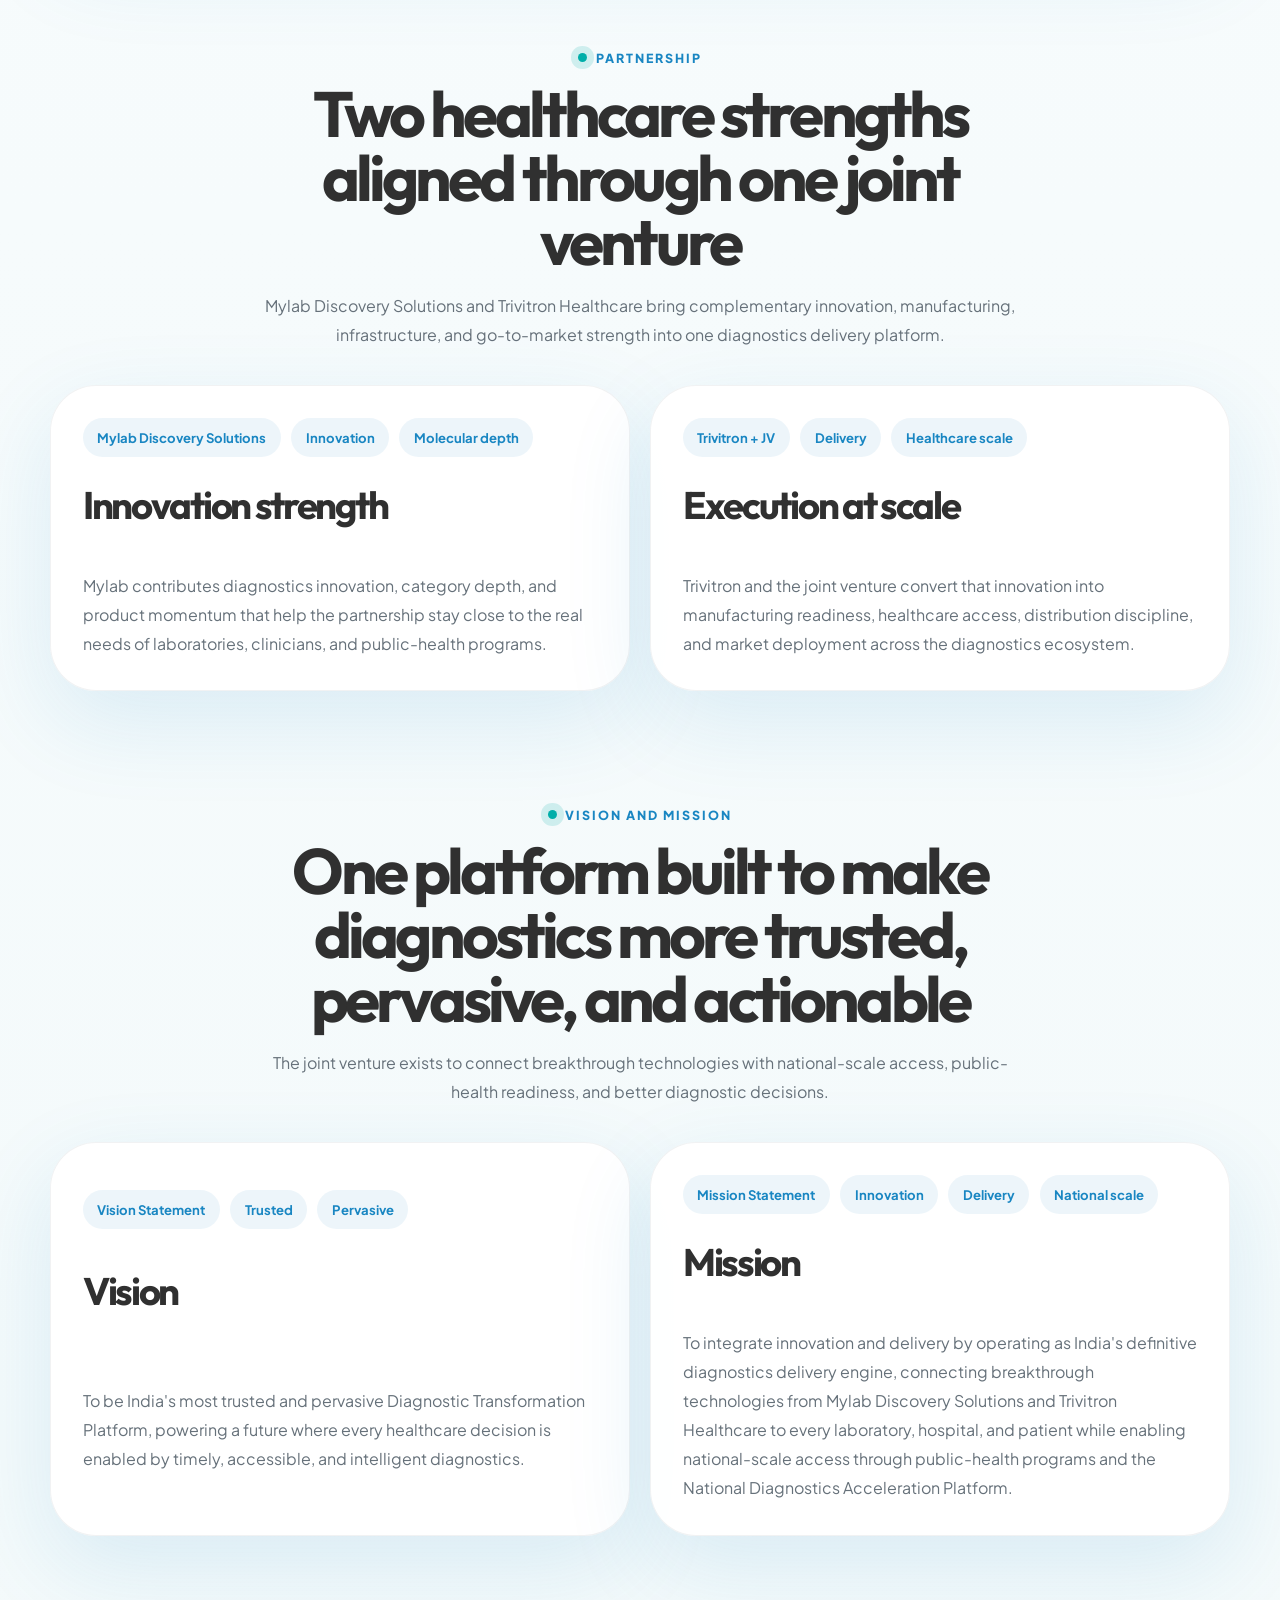
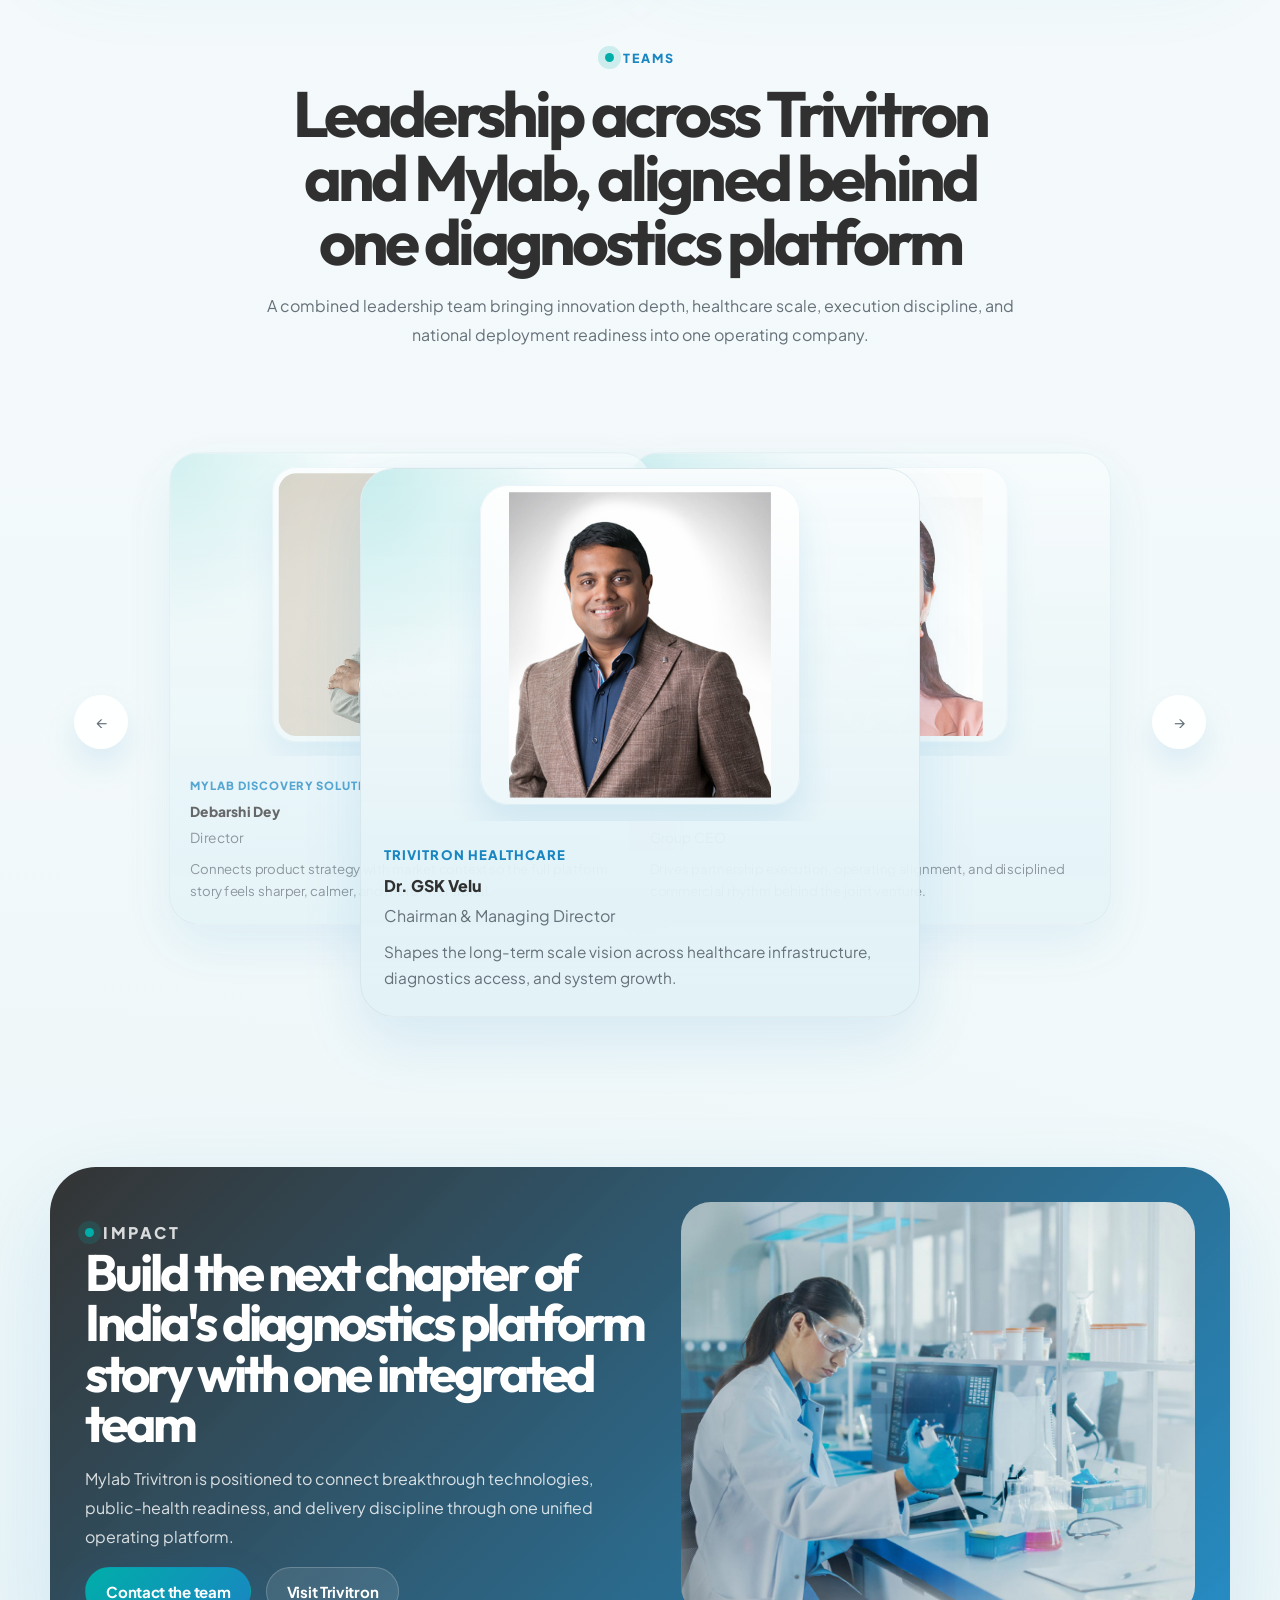
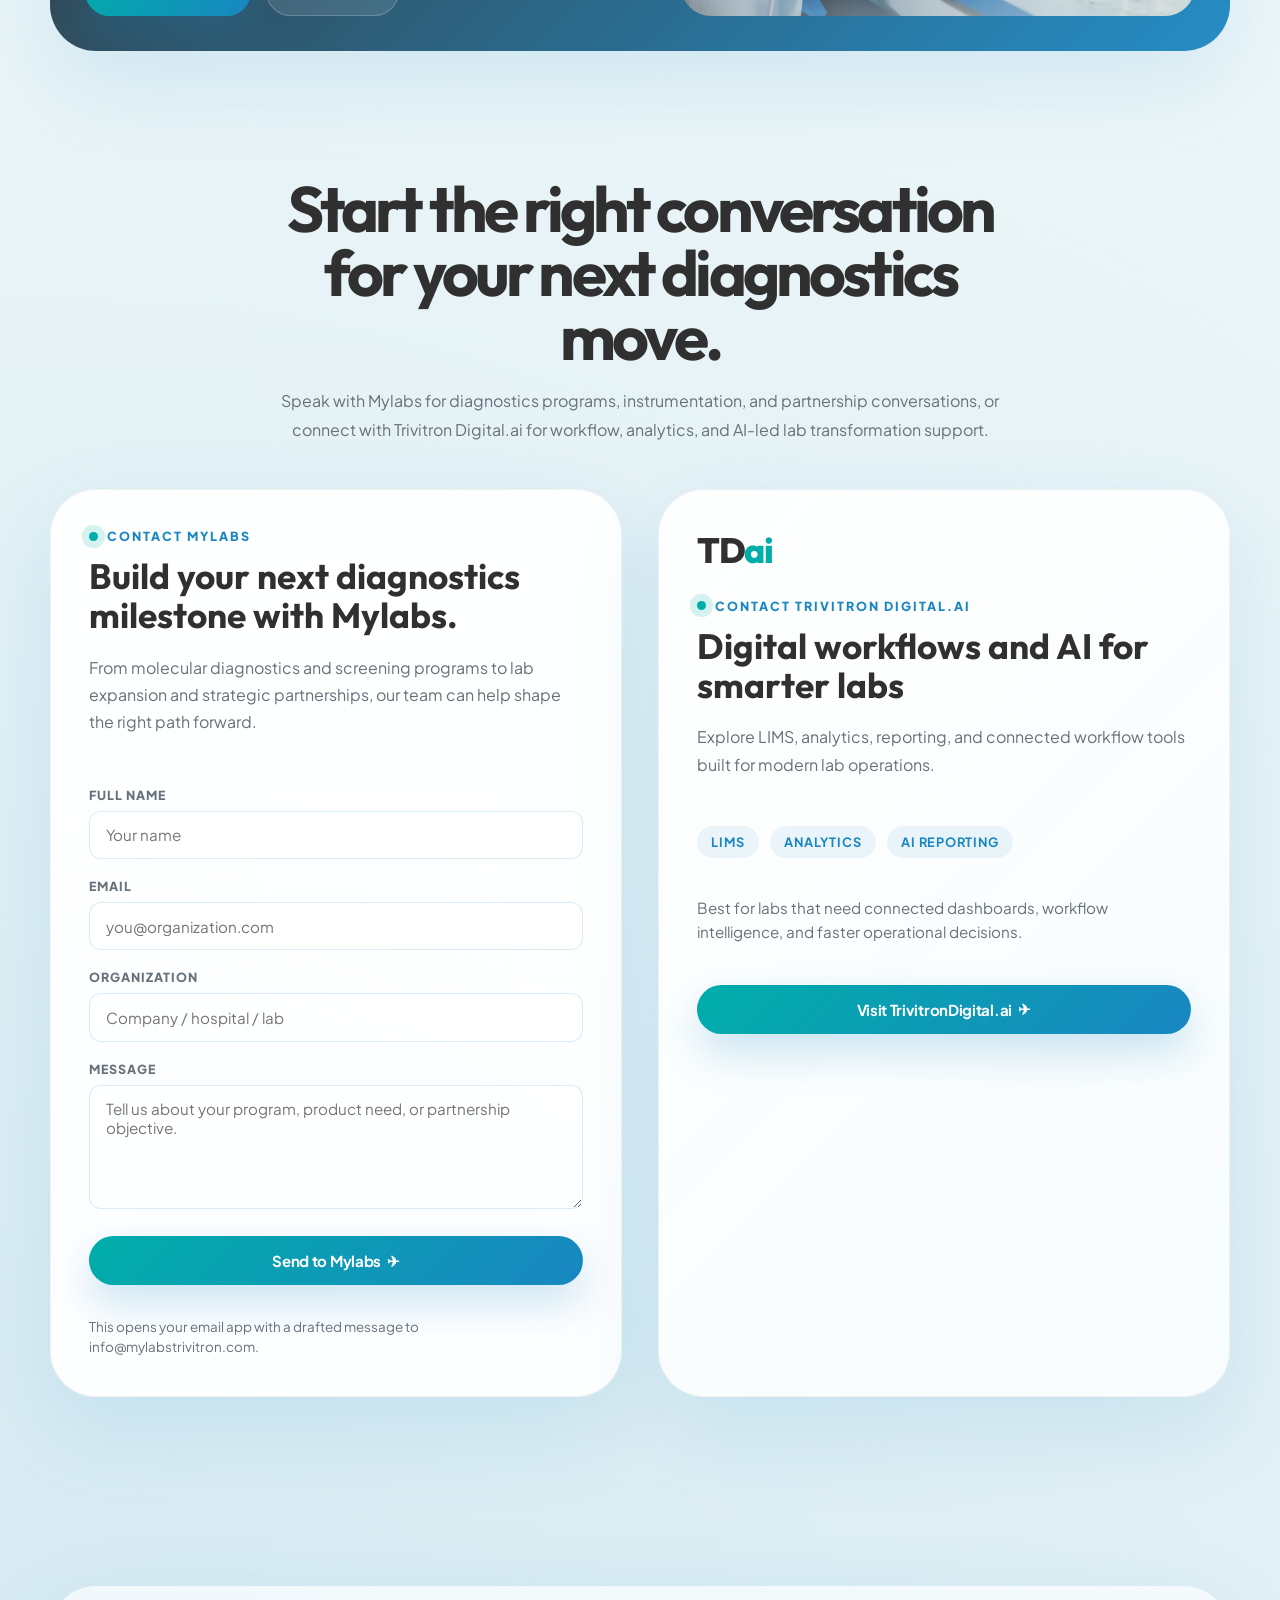
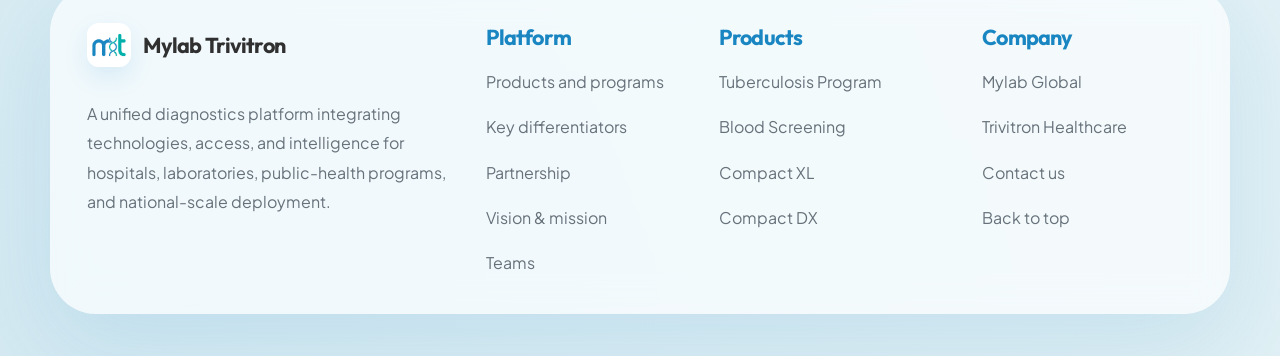
==== commit e95cff54: "added the contact form" ====
--- a/index.html
+++ b/index.html
@@ -43,10 +43,14 @@
           <div class="site-nav__links">
             <a href="#top">Home</a>
             <a href="#products">Products</a>
-            <a href="#differentiators">Key Differentiators</a>
-            <a href="#partnership">Partnership</a>
-            <a href="#vision">Vision &amp; Mission</a>
-            <a href="#leadership">Leadership</a>
+            <div class="nav-dropdown" role="group" aria-label="About us">
+              <a class="nav-dropdown__trigger" href="#partnership" aria-haspopup="true">About Us</a>
+              <div class="nav-dropdown__menu" role="menu" aria-label="About us sections">
+                <a role="menuitem" href="#partnership">Partnership</a>
+                <a role="menuitem" href="#vision">Vision &amp; Mission</a>
+                <a role="menuitem" href="#leadership">Leadership</a>
+              </div>
+            </div>
             <a href="#contact">Contact Us</a>
           </div>
         </nav>
@@ -185,7 +189,7 @@
                 </a>
               </div>
               <div class="case-panel__visual">
-                <img src="assets/website images/Blood Screening_nat-feature-kit.png" alt="Blood screening kit visual" width="514" height="388" decoding="async">
+                <img class="case-panel__image--feature" src="assets/website images/Blood-Screening-Banner.jpg" alt="Blood screening kit visual" width="514" height="388" decoding="async">
                 <div class="case-panel__stats">
                   <span>Blood safety</span>
                   <span>Clinical screening</span>
@@ -546,9 +550,82 @@
           </div>
         </div>
       </section>
+
+      <section class="section section--contact" id="contact">
+        <div class="section-shell">
+          <div class="section-copy section-copy--center" data-reveal>
+            <h2>Start the right conversation for your next diagnostics move.</h2>
+            <p class="section-copy__lede">
+              Speak with Mylabs for diagnostics programs, instrumentation, and partnership conversations, or connect with Trivitron Digital.ai for workflow, analytics, and AI-led lab transformation support.
+            </p>
+          </div>
+
+          <div class="contact-panels" data-reveal>
+            <div class="contact-panel">
+              <div class="contact-panel__inner">
+                <p class="eyebrow">CONTACT MYLABS</p>
+                <h3>Build your next diagnostics milestone with Mylabs.</h3>
+                <p class="contact-panel__lede">
+                  From molecular diagnostics and screening programs to lab expansion and strategic partnerships, our team can help shape the right path forward.
+                </p>
+
+                <form class="contact-form">
+                  <div class="form-group">
+                    <label for="full-name">FULL NAME</label>
+                    <input type="text" id="full-name" name="full-name" placeholder="Your name" required>
+                  </div>
+
+                  <div class="form-group">
+                    <label for="email">EMAIL</label>
+                    <input type="email" id="email" name="email" placeholder="you@organization.com" required>
+                  </div>
+
+                  <div class="form-group">
+                    <label for="organization">ORGANIZATION</label>
+                    <input type="text" id="organization" name="organization" placeholder="Company / hospital / lab" required>
+                  </div>
+
+                  <div class="form-group">
+                    <label for="message">MESSAGE</label>
+                    <textarea id="message" name="message" placeholder="Tell us about your program, product need, or partnership objective." rows="5" required></textarea>
+                  </div>
+
+                  <button type="submit" class="button button--contact-primary">Send to Mylabs</button>
+                  <p class="contact-form__note">This opens your email app with a drafted message to info@mylabstrivitron.com.</p>
+                </form>
+              </div>
+            </div>
+
+            <div class="contact-panel contact-panel--secondary">
+              <div class="contact-panel__inner">
+                <div class="contact-panel__brand">
+                  <p class="contact-panel__brand-text">TD<span>ai</span></p>
+                </div>
+                <p class="eyebrow">CONTACT TRIVITRON DIGITAL.AI</p>
+                <h3>Digital workflows and AI for smarter labs</h3>
+                <p class="contact-panel__lede">
+                  Explore LIMS, analytics, reporting, and connected workflow tools built for modern lab operations.
+                </p>
+
+                <div class="contact-panel__tags">
+                  <span class="contact-tag">LIMS</span>
+                  <span class="contact-tag">Analytics</span>
+                  <span class="contact-tag">AI reporting</span>
+                </div>
+
+                <p class="contact-panel__description">
+                  Best for labs that need connected dashboards, workflow intelligence, and faster operational decisions.
+                </p>
+
+                <a class="button button--contact-primary" href="https://www.trivitrondigital.ai/" target="_blank" rel="noreferrer">Visit TrivitronDigital.ai</a>
+              </div>
+            </div>
+          </div>
+        </div>
+      </section>
     </main>
 
-    <footer class="site-footer" id="contact">
+    <footer class="site-footer">
       <div class="section-shell footer-grid">
         <div class="footer-brand">
           <a class="brand brand--footer" href="#top" aria-label="Back to top">
--- a/styles.css
+++ b/styles.css
@@ -157,7 +157,7 @@
   gap: 1rem;
   width: 100%;
   min-height: 64px;
-  padding: 10px 14px 10px 28px;
+  padding: 10px 20px 10px 24px;
   border-radius: 999px;
   background: rgba(255, 255, 255, 0.88);
   border: 1px solid rgba(25, 134, 194, 0.12);
@@ -187,12 +187,74 @@
 }
 
 .site-nav__links {
+  /* navbar position adjusting */
+  flex: 0 1 37%; 
   margin-left: auto;
-  gap: 0.95rem;
+  justify-content: flex-start;
+  gap: clamp(1.25rem, 1.9vw, 1.9rem);
+  padding-left: 1.9rem;
   flex-wrap: nowrap;
 }
 
+.nav-dropdown {
+  position: relative;
+  display: inline-flex;
+  align-items: center;
+}
+
+.nav-dropdown__trigger {
+  display: inline-flex;
+  align-items: center;
+}
+
+.nav-dropdown__menu {
+  position: absolute;
+  top: calc(100% + 10px);
+  left: 50%;
+  z-index: 20;
+  display: grid;
+  min-width: 200px;
+  padding: 0.45rem;
+  border-radius: 16px;
+  border: 1px solid rgba(25, 134, 194, 0.16);
+  background: rgba(255, 255, 255, 0.98);
+  box-shadow: 0 20px 36px rgba(25, 134, 194, 0.16);
+  opacity: 0;
+  visibility: hidden;
+  transform: translate(-50%, 6px);
+  transition: opacity 160ms ease, transform 160ms ease, visibility 160ms ease;
+}
+
+.nav-dropdown__menu a {
+  display: inline-flex;
+  align-items: center;
+  justify-content: center;
+  padding: 0.65rem 0.75rem;
+  border-radius: 10px;
+  font-size: 0.86rem;
+  font-weight: 700;
+  text-align: center;
+  color: var(--ink);
+}
+
+.nav-dropdown:hover .nav-dropdown__menu,
+.nav-dropdown:focus-within .nav-dropdown__menu {
+  opacity: 1;
+  visibility: visible;
+  transform: translate(-50%, 0);
+}
+
+.nav-dropdown__menu a:hover,
+.nav-dropdown__menu a:focus-visible {
+  background: rgba(25, 134, 194, 0.08);
+  color: var(--violet-deep);
+}
+
 .site-nav__links a {
+  display: inline-flex;
+  align-items: center;
+  min-height: 40px;
+  padding: 0.25rem 0;
   font-size: 0.9rem;
   font-weight: 700;
   letter-spacing: -0.02em;
@@ -212,6 +274,7 @@
 
 .site-nav .brand {
   flex: 0 0 auto;
+  margin-right: 0.9rem;
 }
 
 .button {
@@ -1003,7 +1066,7 @@
 .mini-card {
   border-radius: 28px;
   overflow: hidden;
-  min-height: 120px;
+  min-height: 86px;
   background: rgba(255, 255, 255, 0.94);
   box-shadow:
     0 18px 34px rgba(13, 15, 26, 0.14),
@@ -1049,6 +1112,9 @@
   padding: 1rem;
   border-radius: 22px;
   box-shadow: 0 20px 44px rgba(13, 15, 26, 0.16);
+  border: 1px solid rgba(255, 255, 255, 0.42);
+  backdrop-filter: blur(16px) saturate(145%);
+  -webkit-backdrop-filter: blur(16px) saturate(145%);
 }
 
 .feature-float strong,
@@ -1060,10 +1126,11 @@
   display: block;
   margin-top: 0.35rem;
   line-height: 1.6;
+  color: var(--ink-soft);
 }
 
 .feature-float--primary {
-  background: rgba(255, 255, 255, 0.94);
+  background: linear-gradient(180deg, rgba(255, 255, 255, 0.78), rgba(255, 255, 255, 0.7));
   color: var(--ink);
 }
 
@@ -1072,7 +1139,7 @@
   top: 18px;
   right: auto;
   bottom: auto;
-  background: rgba(255, 255, 255, 0.94);
+  background: linear-gradient(180deg, rgba(255, 255, 255, 0.8), rgba(255, 255, 255, 0.72));
   color: var(--ink);
 }
 
@@ -1086,6 +1153,10 @@
   left: 18px;
   right: 18px;
   bottom: 18px;
+}
+
+.feature-card--dark .feature-badges span {
+  color: #ffffff;
 }
 
 .confidence-grid {
@@ -1294,6 +1365,171 @@
   object-fit: cover;
 }
 
+.section--contact {
+  padding: 110px 0 80px;
+}
+
+.contact-panels {
+  display: grid;
+  grid-template-columns: 1fr 1fr;
+  gap: 2.2rem;
+  margin-top: 2.8rem;
+}
+
+.contact-panel {
+  background: rgba(255, 255, 255, 0.94);
+  border: 1px solid rgba(48, 48, 48, 0.06);
+  border-radius: var(--radius-xl);
+  padding: 2.4rem;
+  box-shadow: var(--shadow);
+}
+
+.contact-panel__inner {
+  display: flex;
+  flex-direction: column;
+}
+
+.contact-panel h3 {
+  margin: 0.8rem 0 1.2rem;
+  font-family: "Outfit", sans-serif;
+  font-size: clamp(1.8rem, 3vw, 2.2rem);
+  font-weight: 700;
+  line-height: 1.1;
+  color: var(--ink);
+}
+
+.contact-panel__lede {
+  margin: 0;
+  color: var(--ink-soft);
+  font-size: 1rem;
+  line-height: 1.7;
+  margin-bottom: 1.6rem;
+}
+
+.contact-form {
+  display: grid;
+  gap: 1.2rem;
+  margin-top: 1.6rem;
+}
+
+.form-group {
+  display: flex;
+  flex-direction: column;
+  gap: 0.5rem;
+}
+
+.form-group label {
+  font-size: 0.78rem;
+  font-weight: 800;
+  letter-spacing: 0.08em;
+  text-transform: uppercase;
+  color: var(--ink-soft);
+}
+
+.form-group input,
+.form-group textarea {
+  padding: 0.85rem 1rem;
+  border: 1px solid rgba(25, 134, 194, 0.16);
+  border-radius: 12px;
+  font-family: inherit;
+  font-size: 0.95rem;
+  color: var(--ink);
+  background: rgba(255, 255, 255, 0.5);
+  transition: border-color 180ms ease, background-color 180ms ease;
+}
+
+.form-group input:focus,
+.form-group textarea:focus {
+  outline: none;
+  border-color: var(--violet);
+  background: #ffffff;
+}
+
+.form-group textarea {
+  resize: vertical;
+  min-height: 120px;
+}
+
+.button--contact-primary {
+  background: linear-gradient(135deg, var(--brand-primary), var(--brand-secondary));
+  color: #ffffff;
+  box-shadow: 0 18px 40px rgba(25, 134, 194, 0.22);
+  margin-top: 0.5rem;
+  gap: 0.4rem;
+  border-radius: 999px;
+  min-height: 48px;
+  padding: 0.85rem 1.25rem;
+  font-weight: 700;
+  transition: transform 180ms ease, box-shadow 180ms ease;
+}
+
+.button--contact-primary:hover {
+  transform: translateY(-2px);
+  box-shadow: 0 20px 48px rgba(25, 134, 194, 0.28);
+}
+
+.button--contact-primary::after {
+  content: "\2708";
+}
+
+.contact-form__note {
+  margin: 0.8rem 0 0;
+  font-size: 0.84rem;
+  color: var(--ink-soft);
+  line-height: 1.5;
+}
+
+.contact-panel--secondary {
+  background: linear-gradient(135deg, rgba(255, 255, 255, 0.96), rgba(248, 252, 253, 0.94));
+  display: flex;
+  flex-direction: column;
+  justify-content: flex-start;
+}
+
+.contact-panel__brand {
+  margin-bottom: 1.6rem;
+}
+
+.contact-panel__brand-text {
+  margin: 0;
+  font-family: "Outfit", sans-serif;
+  font-size: 2.2rem;
+  font-weight: 800;
+  letter-spacing: -0.04em;
+  color: var(--ink);
+}
+
+.contact-panel__brand-text span {
+  color: var(--brand-primary);
+}
+
+.contact-panel__tags {
+  display: flex;
+  gap: 0.7rem;
+  margin: 1.4rem 0;
+  flex-wrap: wrap;
+}
+
+.contact-tag {
+  display: inline-flex;
+  align-items: center;
+  padding: 0.5rem 0.9rem;
+  border-radius: 999px;
+  background: rgba(25, 134, 194, 0.08);
+  color: var(--violet);
+  font-size: 0.8rem;
+  font-weight: 700;
+  letter-spacing: 0.06em;
+  text-transform: uppercase;
+}
+
+.contact-panel__description {
+  margin: 1rem 0 2rem;
+  color: var(--ink-soft);
+  font-size: 0.95rem;
+  line-height: 1.6;
+}
+
 .site-footer {
   padding: 110px 0 42px;
 }
@@ -1345,11 +1581,20 @@
 @media (max-width: 1080px) {
   .site-nav {
     padding-left: 18px;
+    padding-right: 16px;
   }
 
   .site-nav__links {
     margin-left: auto;
-    gap: 0.75rem;
+    flex: 0 1 60%;
+    justify-content: flex-start;
+    gap: 0.62rem;
+    padding-left: 0.8rem;
+  }
+
+  .contact-panels {
+    grid-template-columns: 1fr;
+    gap: 1.8rem;
   }
 
   .case-panel,
@@ -1393,6 +1638,7 @@
 
   .site-header.is-open .site-nav {
     padding-bottom: 14px;
+    padding-right: 16px;
     box-shadow: 0 18px 44px rgba(25, 134, 194, 0.18);
   }
 
@@ -1405,9 +1651,48 @@
   }
 
   .site-nav__links {
-    margin-left: 0;
+    width: min(320px, 100%);
+    margin-left: auto;
+    margin-right: auto;
     margin-top: 12px;
+    align-items: stretch;
     gap: 0.25rem;
+  }
+
+  .nav-dropdown {
+    display: grid;
+    width: 100%;
+    margin: 0;
+  }
+
+  .nav-dropdown__trigger {
+    justify-content: center;
+    width: 100%;
+    padding: 0.82rem 0.35rem;
+    border-radius: 18px;
+  }
+
+  .nav-dropdown__menu {
+    position: static;
+    left: auto;
+    top: auto;
+    width: 100%;
+    min-width: 0;
+    margin-top: 0.2rem;
+    border-radius: 14px;
+    border-color: rgba(25, 134, 194, 0.12);
+    box-shadow: none;
+    opacity: 1;
+    visibility: visible;
+    transform: none;
+    background: rgba(25, 134, 194, 0.06);
+  }
+
+  .nav-dropdown__menu a {
+    display: flex;
+    justify-content: center;
+    text-align: center;
+    font-size: 0.84rem;
   }
 
   .site-header.is-open .site-nav__links,
@@ -1422,6 +1707,8 @@
   }
 
   .site-nav__links a {
+    display: flex;
+    width: 100%;
     padding: 0.82rem 0.35rem;
     border-radius: 18px;
   }
@@ -1506,12 +1793,43 @@
     padding: 9px 64px 9px 14px;
   }
 
+  .site-header.is-open .site-nav {
+    padding-right: 14px;
+  }
+
   .site-nav__links a {
     font-size: 1rem;
   }
 
   .site-nav__actions .button {
     min-height: 50px;
+  }
+
+  .contact-panels {
+    grid-template-columns: 1fr;
+    gap: 1.4rem;
+  }
+
+  .contact-panel {
+    padding: 1.4rem;
+  }
+
+  .contact-panel h3 {
+    font-size: clamp(1.6rem, 5vw, 1.9rem);
+  }
+
+  .contact-form {
+    gap: 1rem;
+  }
+
+  .form-group input,
+  .form-group textarea {
+    padding: 0.75rem 0.85rem;
+    font-size: 0.9rem;
+  }
+
+  .contact-panel__brand-text {
+    font-size: 1.8rem;
   }
 
   .hero {
@@ -1666,7 +1984,7 @@
   }
 
   .mini-card {
-    min-height: 92px;
+    min-height: 72px;
     border-radius: 22px;
   }
 
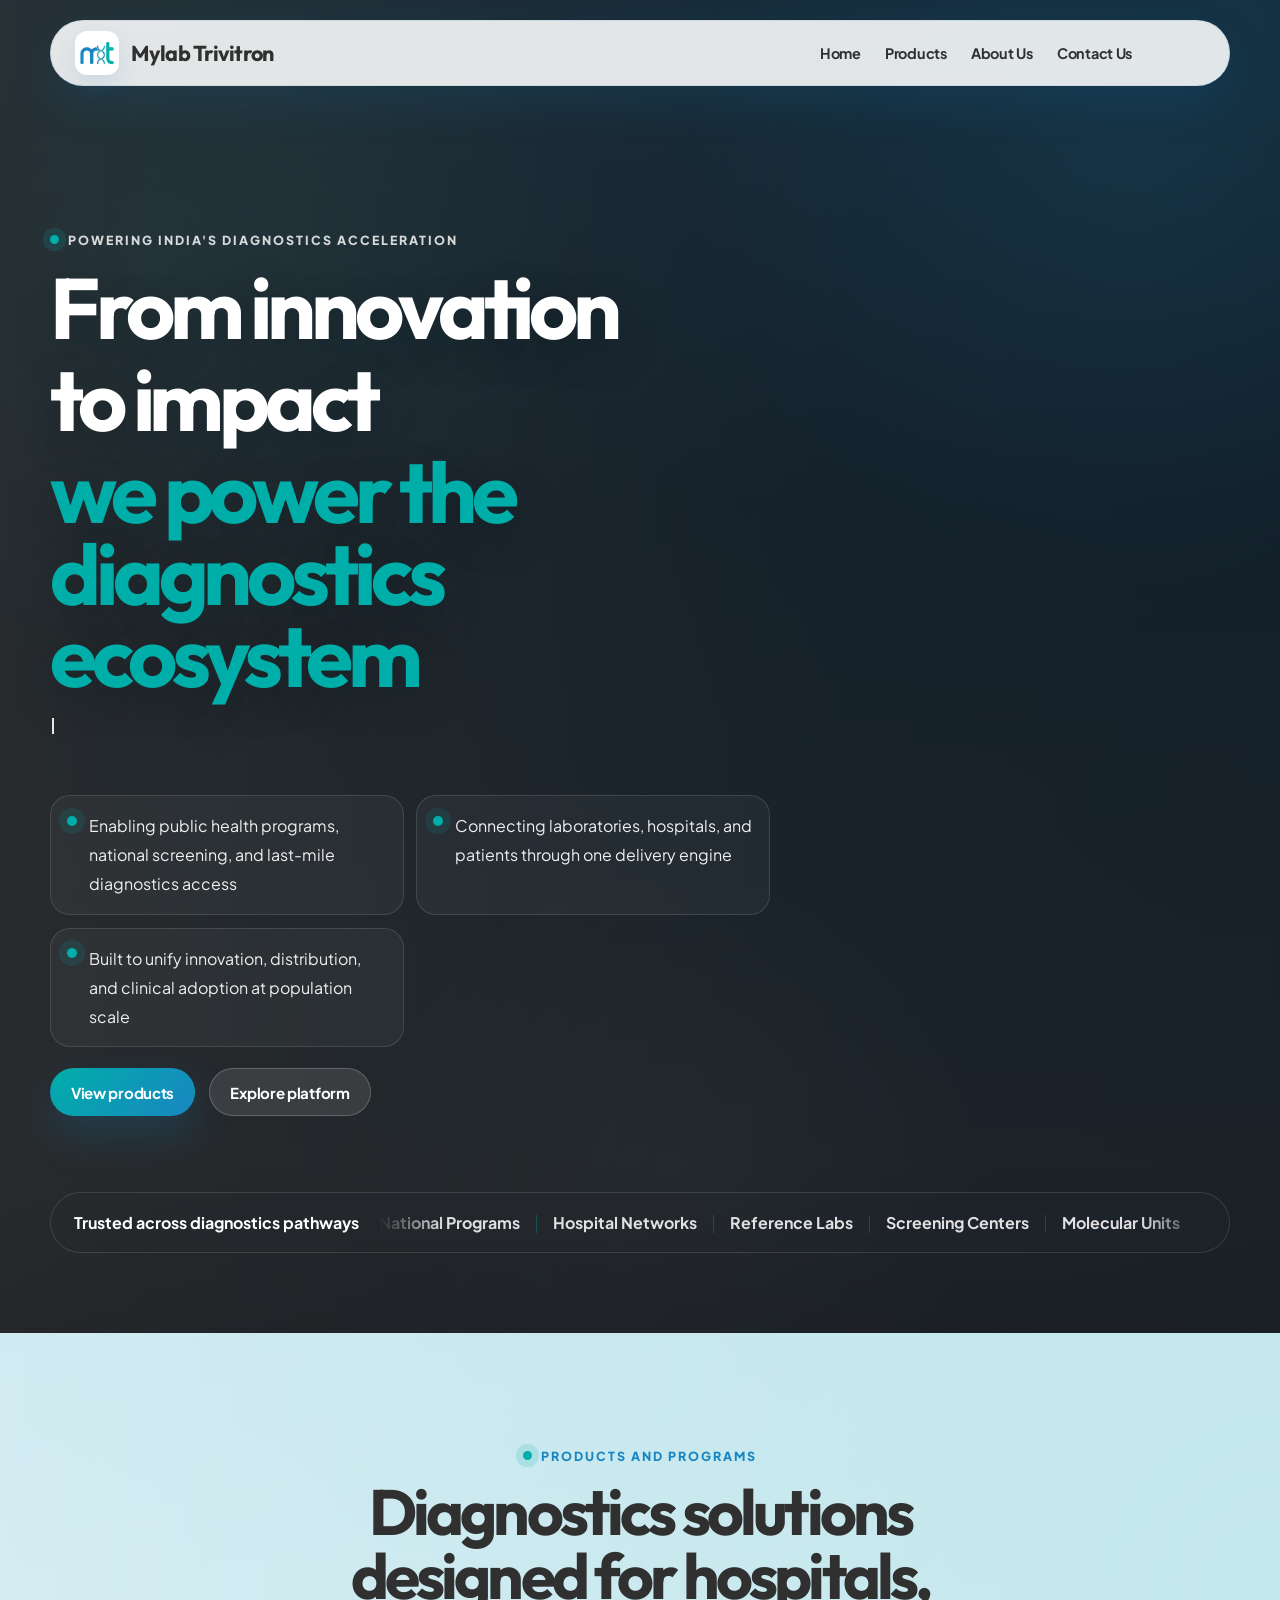
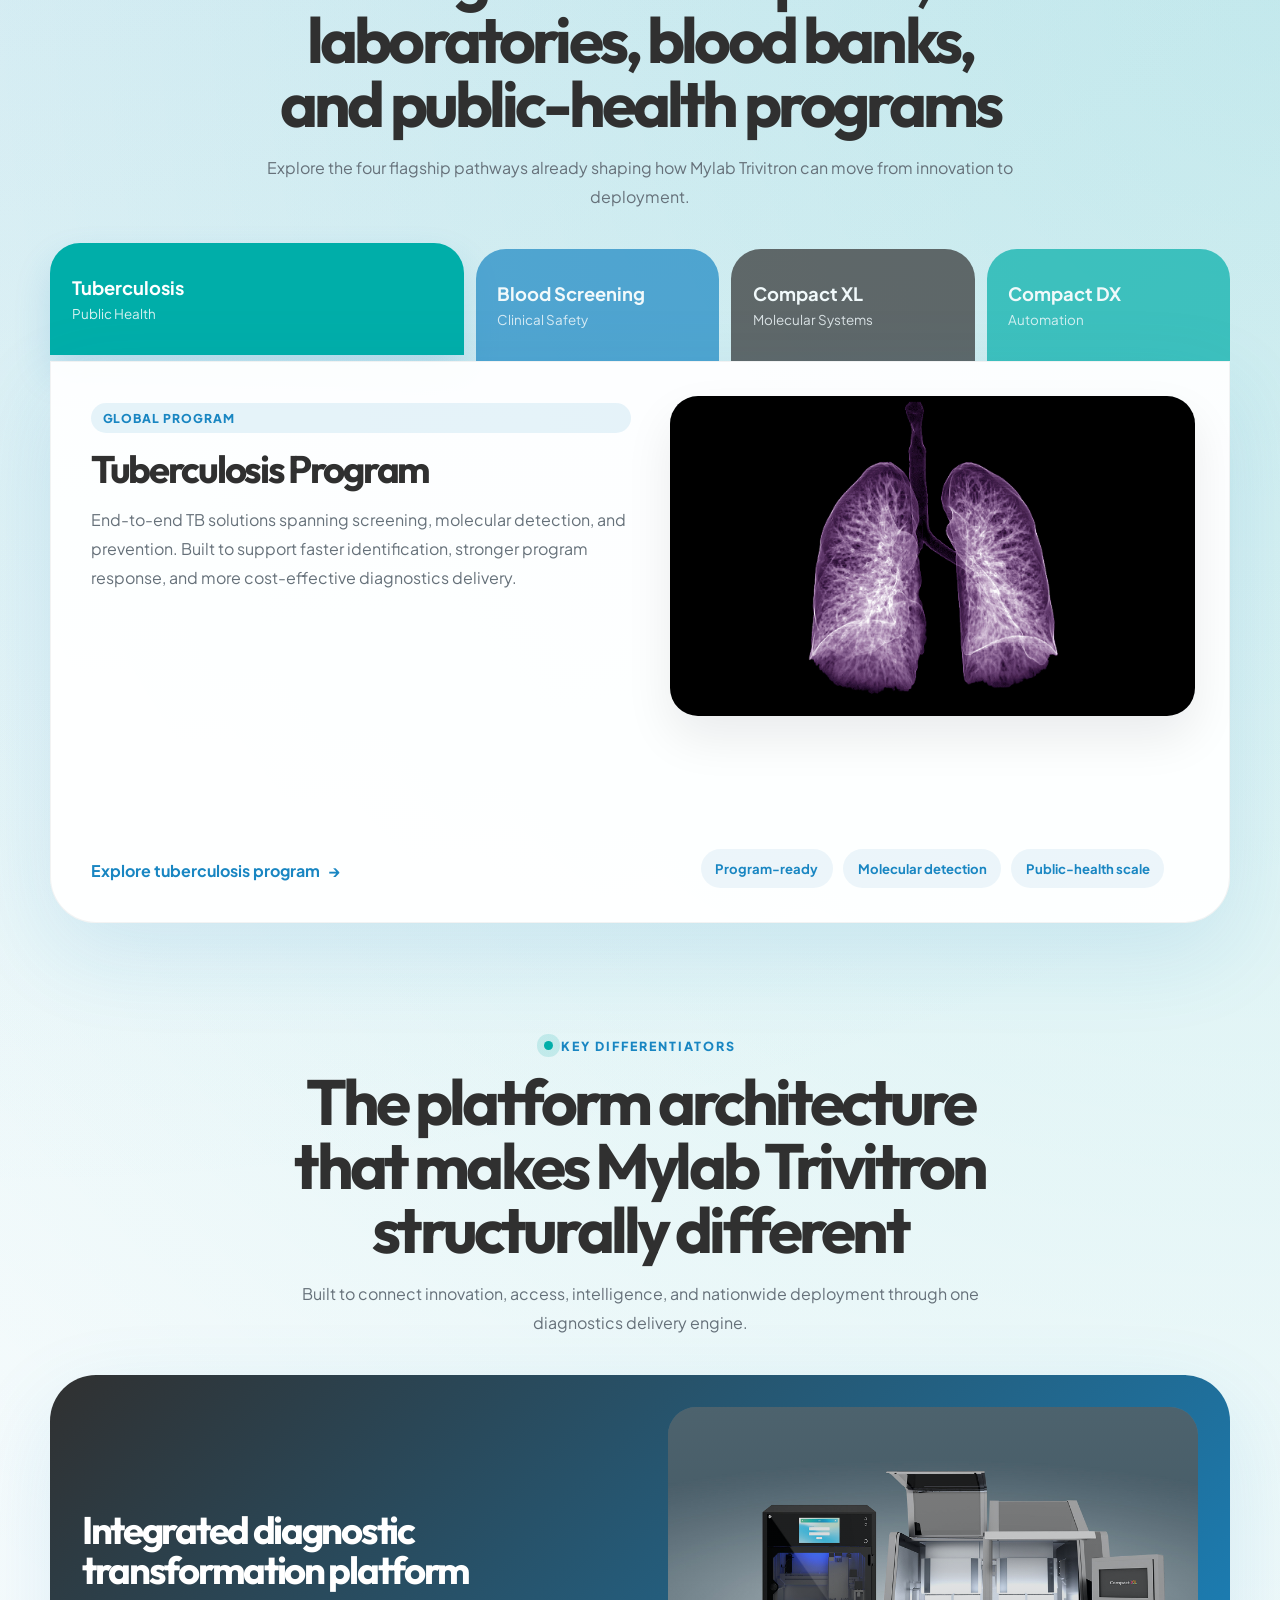
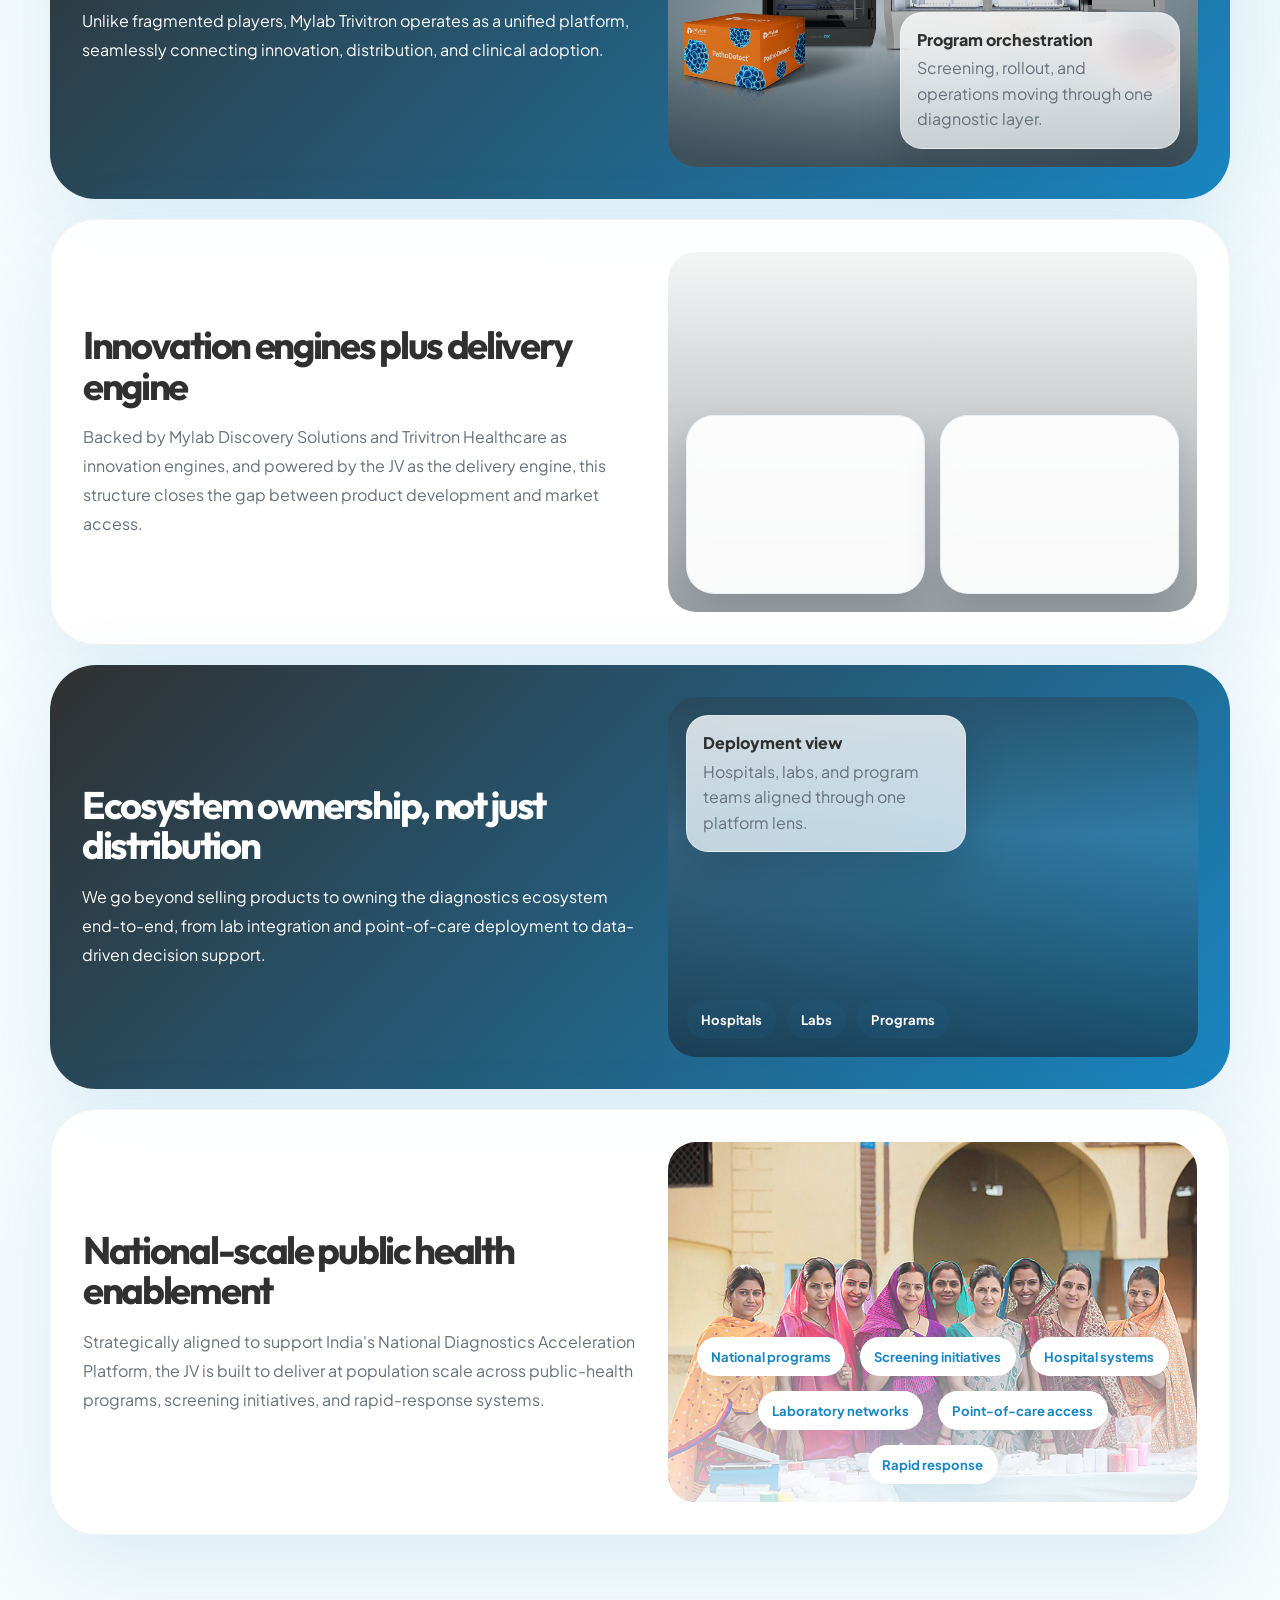
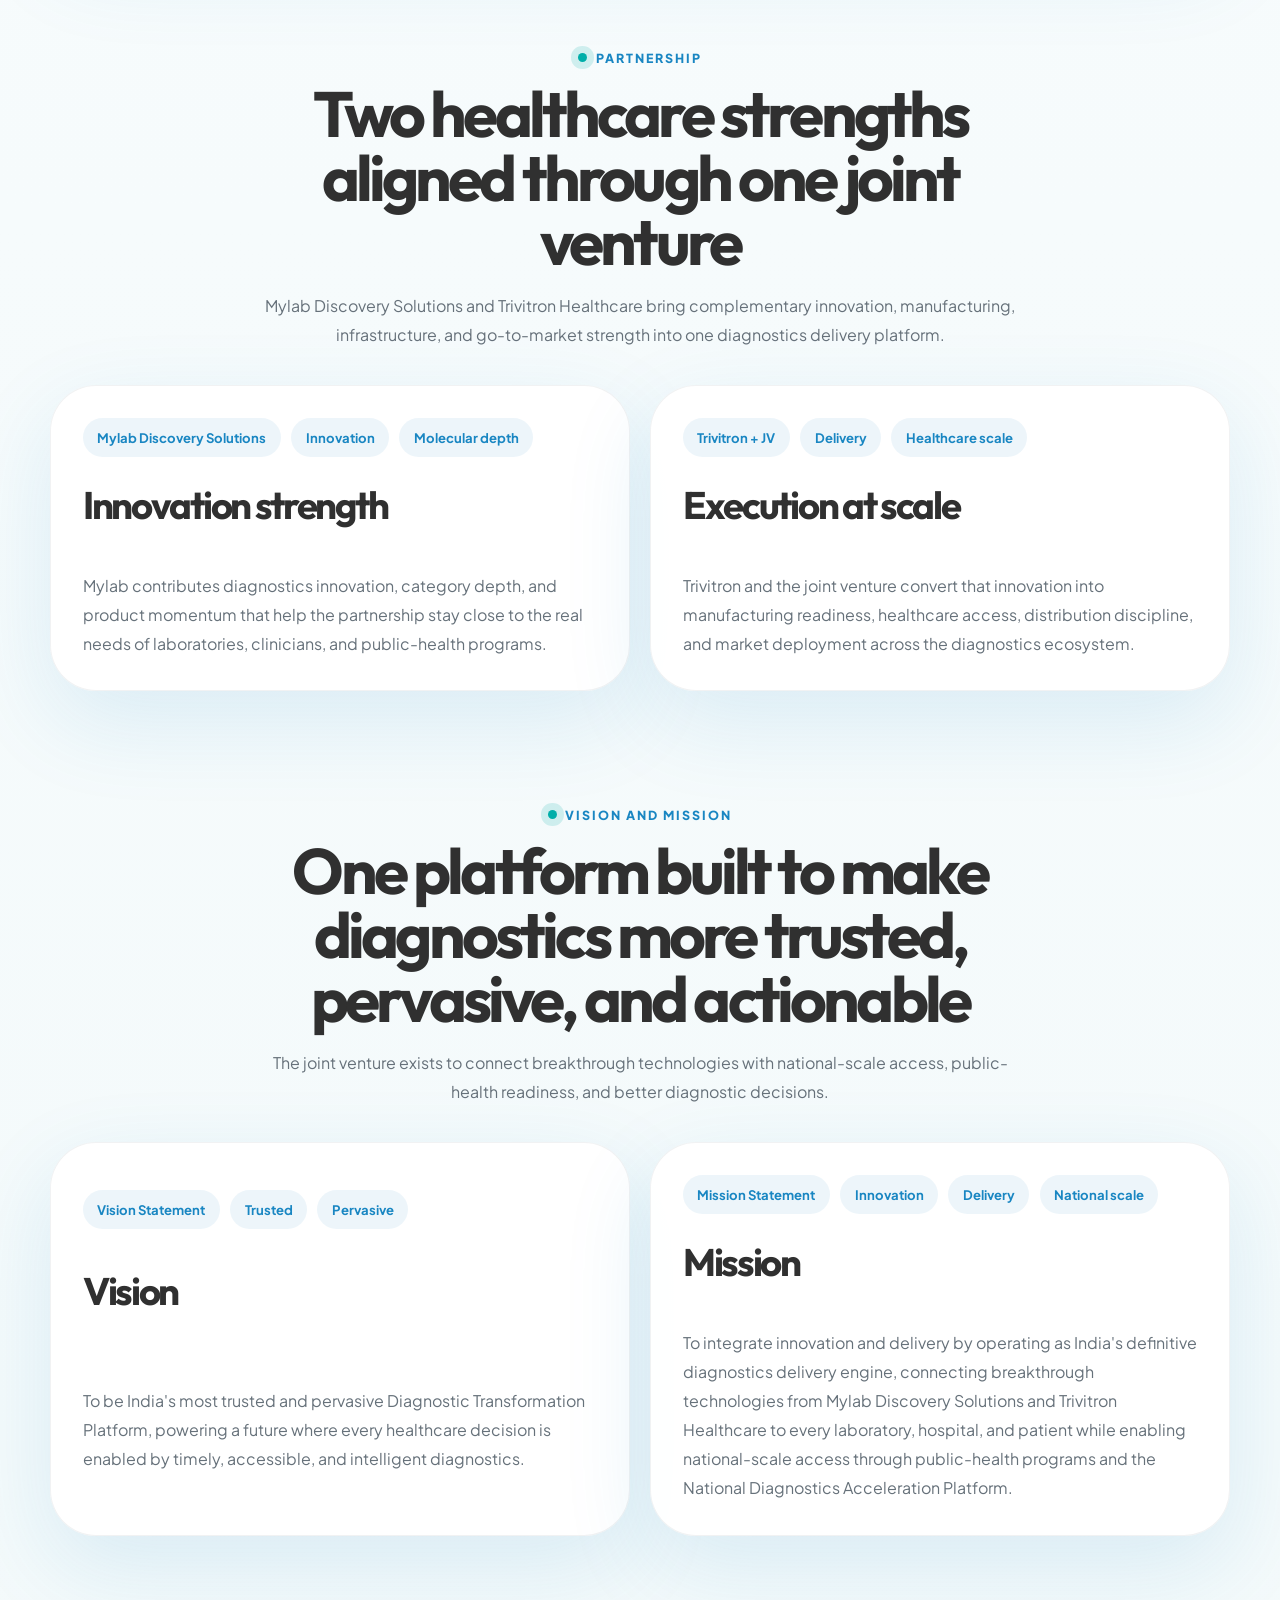
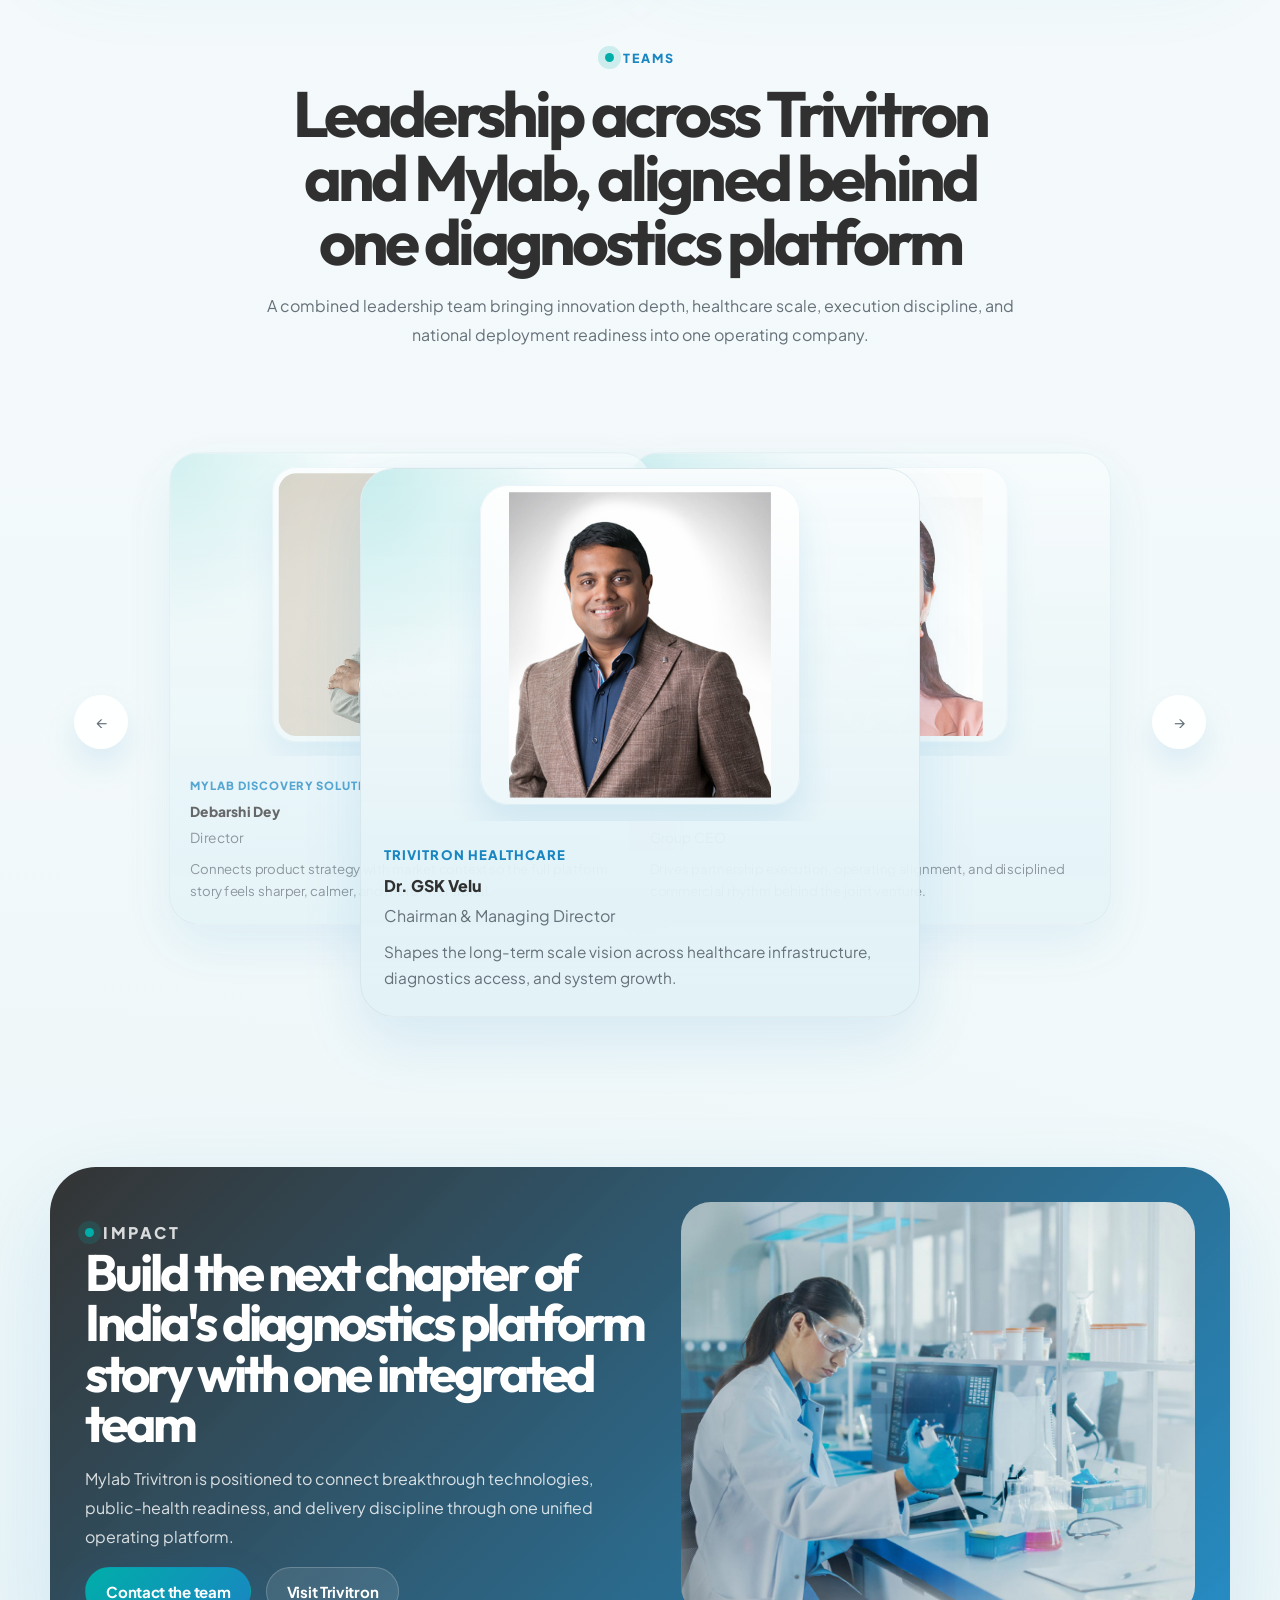
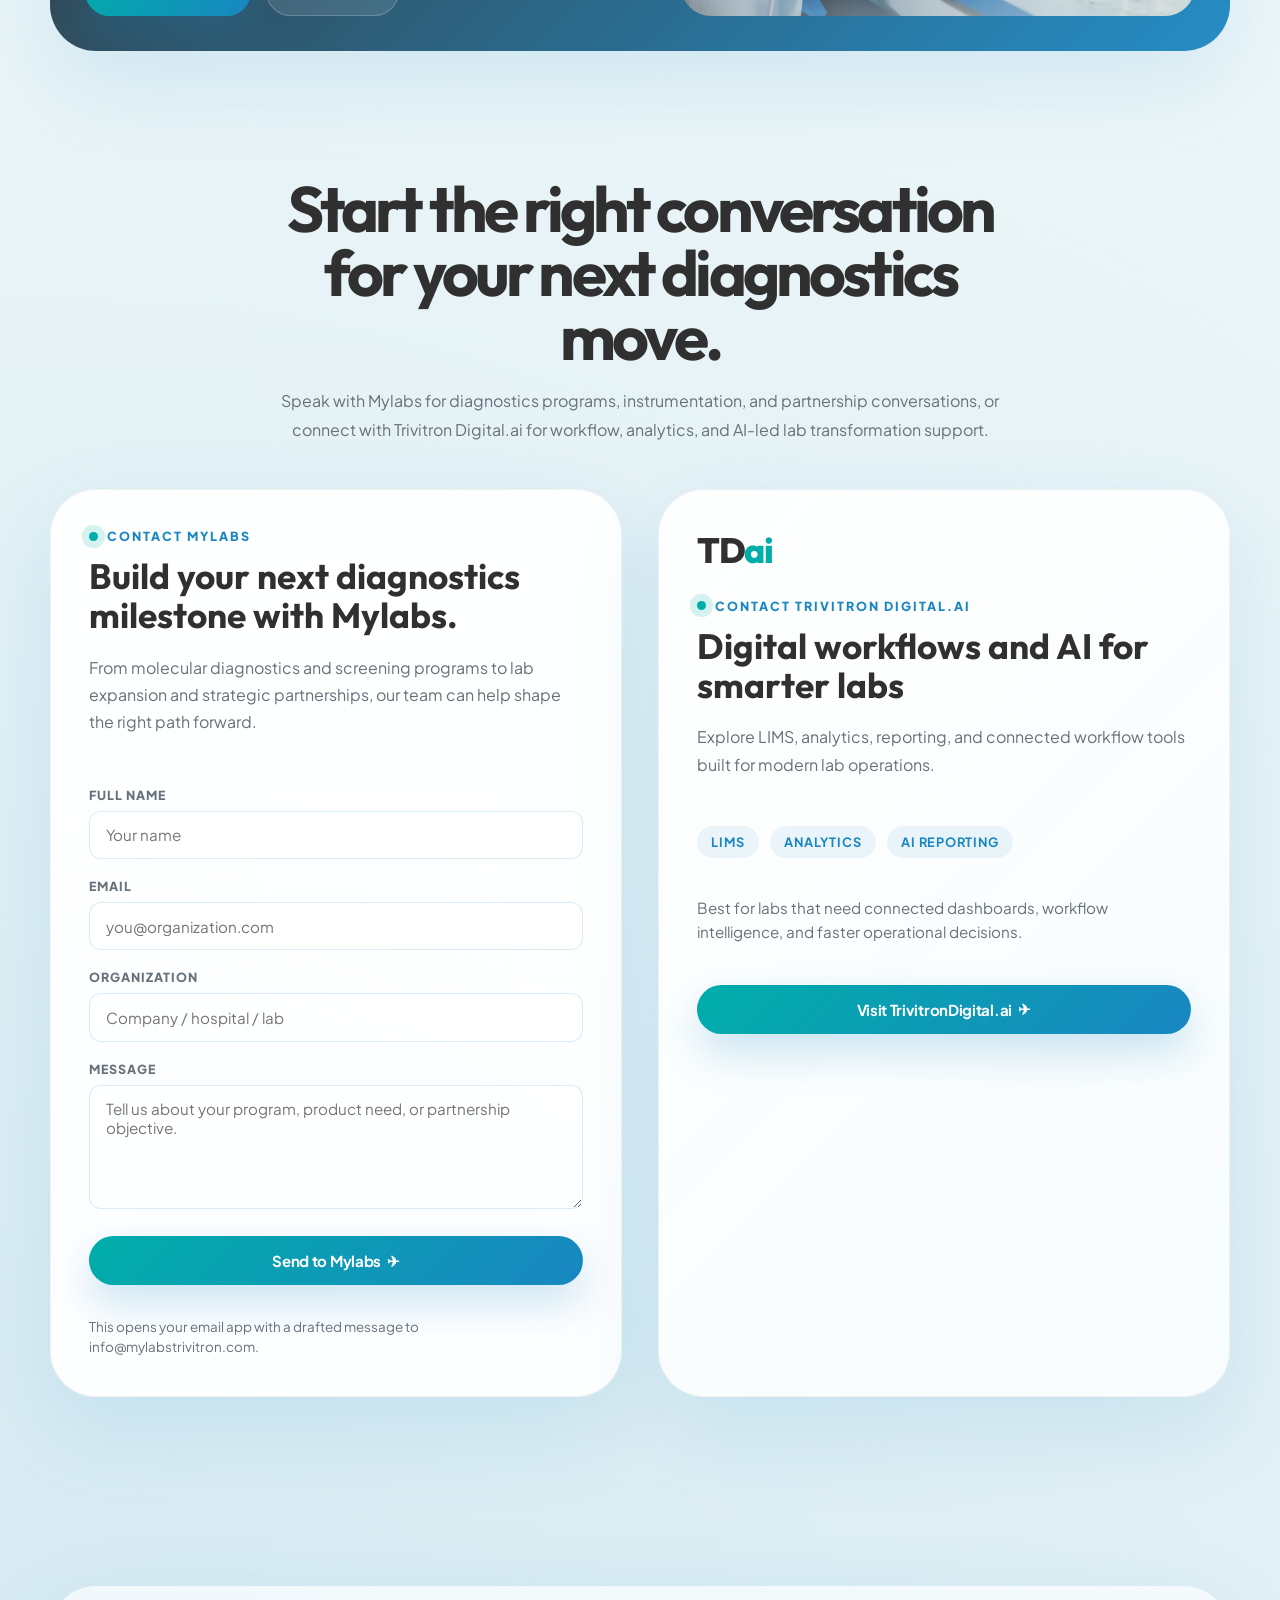
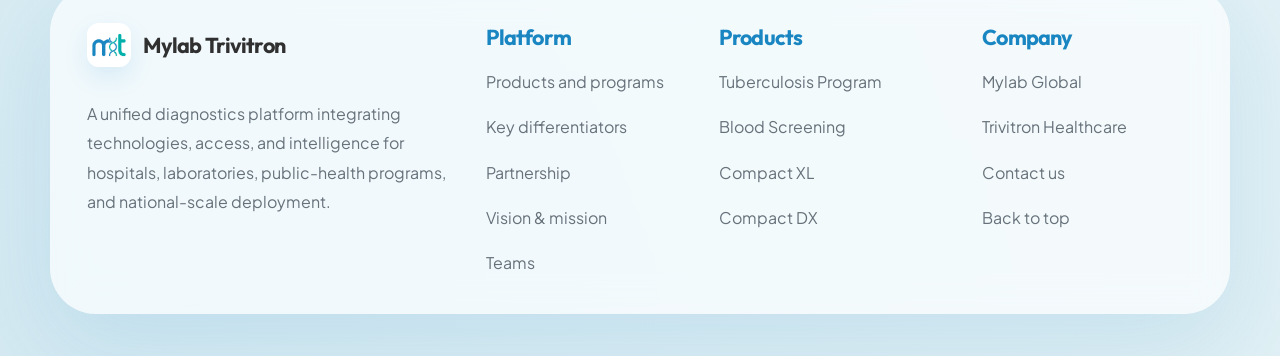
==== commit 0c11622b: "desktop view in mobil" ====
--- a/index.html
+++ b/index.html
@@ -189,7 +189,7 @@
                 </a>
               </div>
               <div class="case-panel__visual">
-                <img class="case-panel__image--feature" src="assets/website images/Blood-Screening-Banner.jpg" alt="Blood screening kit visual" width="514" height="388" decoding="async">
+                <img class="case-panel__image--feature" src="assets/website images/Blood Screening_nat-feature-kit.png" alt="Blood screening kit visual" width="514" height="388" decoding="async">
                 <div class="case-panel__stats">
                   <span>Blood safety</span>
                   <span>Clinical screening</span>
--- a/styles.css
+++ b/styles.css
@@ -1613,7 +1613,7 @@
   }
 }
 
-@media (max-width: 860px) {
+@media (max-width: 860px), (hover: none) and (pointer: coarse) and (max-width: 1024px) {
   .nav-toggle {
     display: inline-flex;
     z-index: 5;
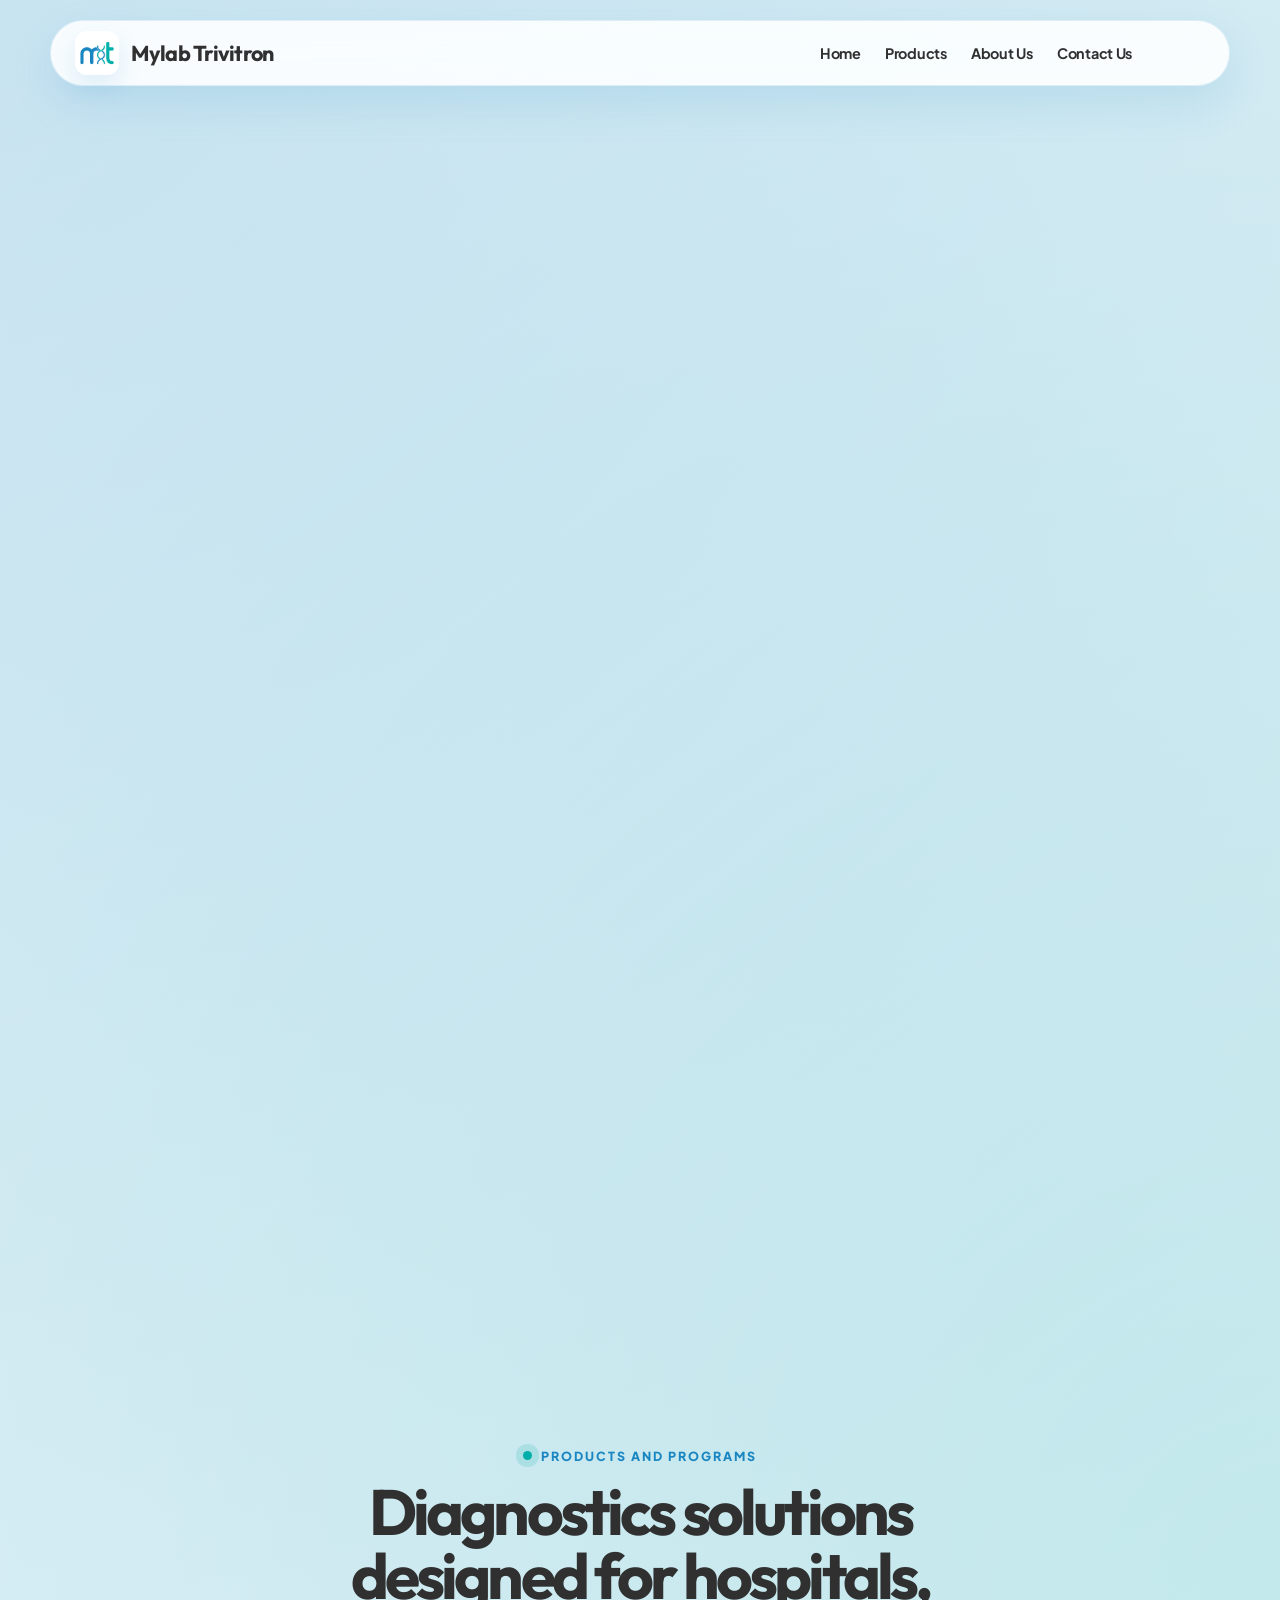
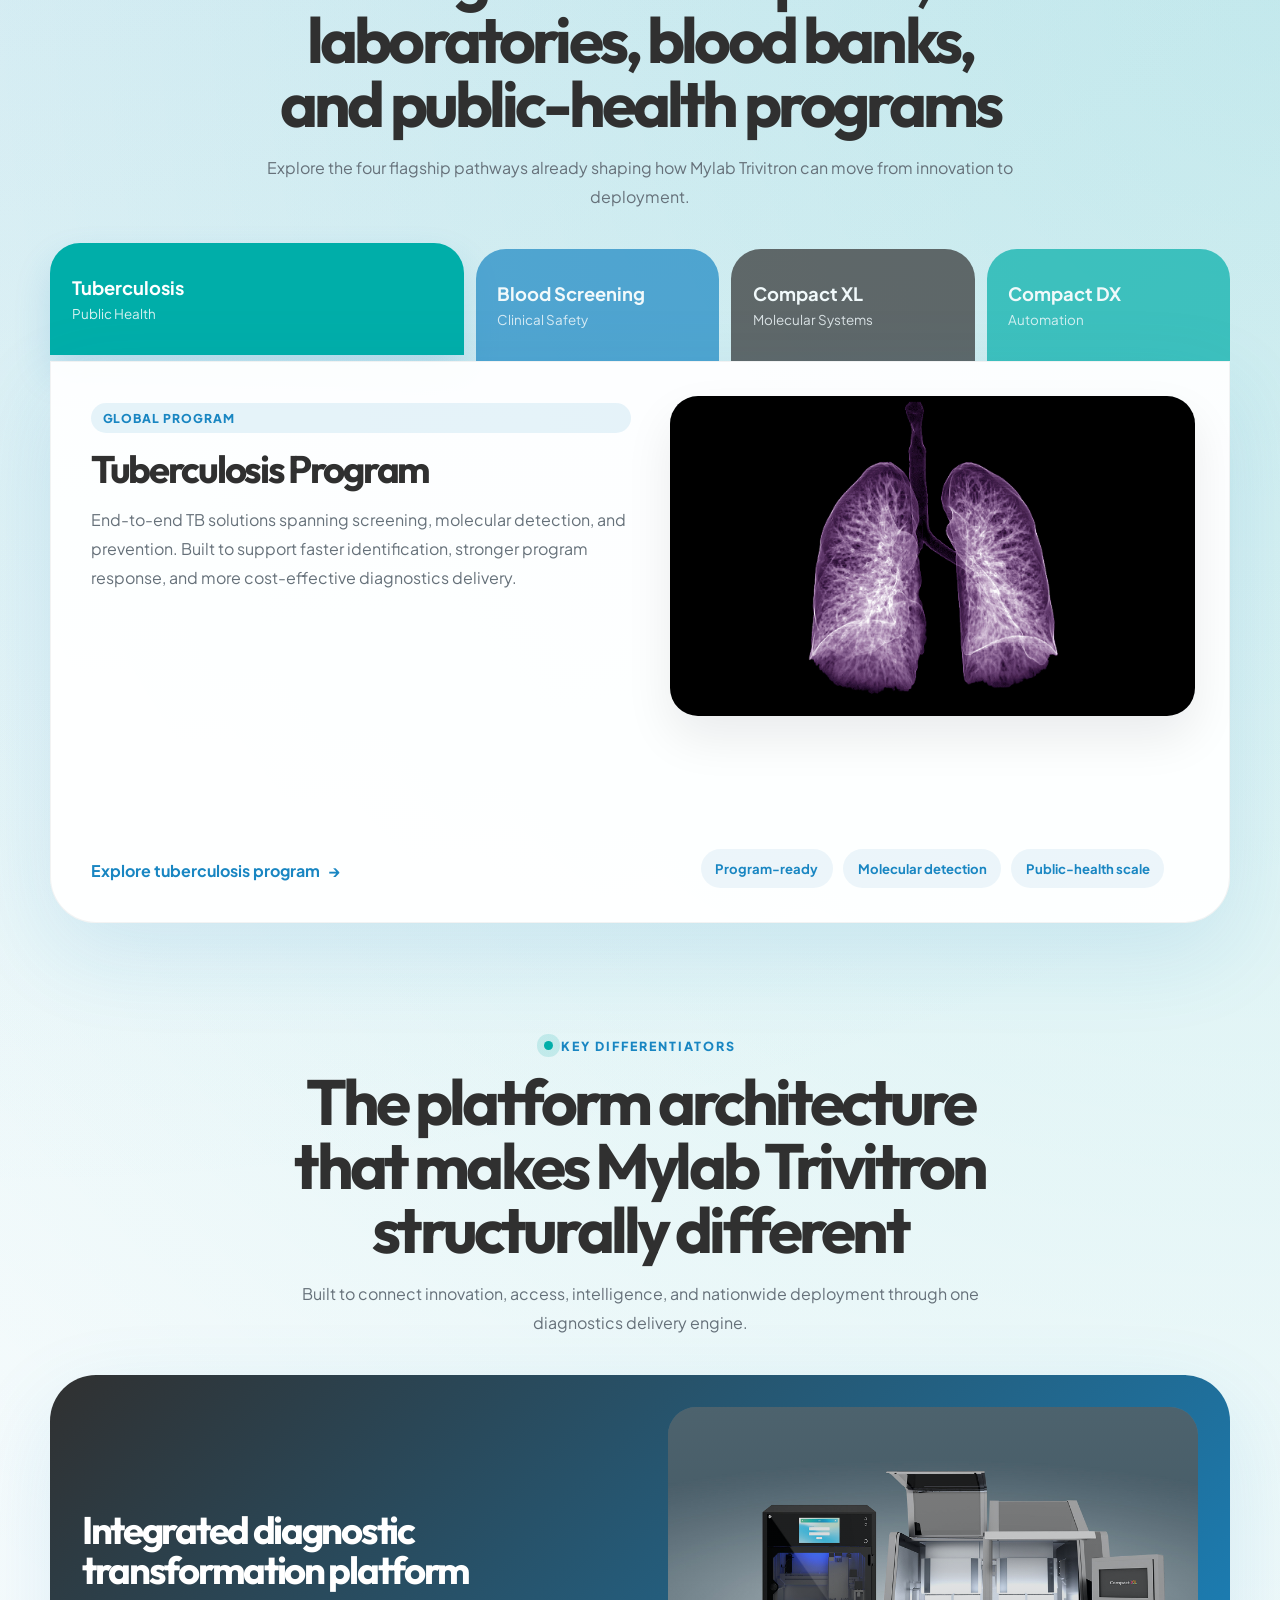
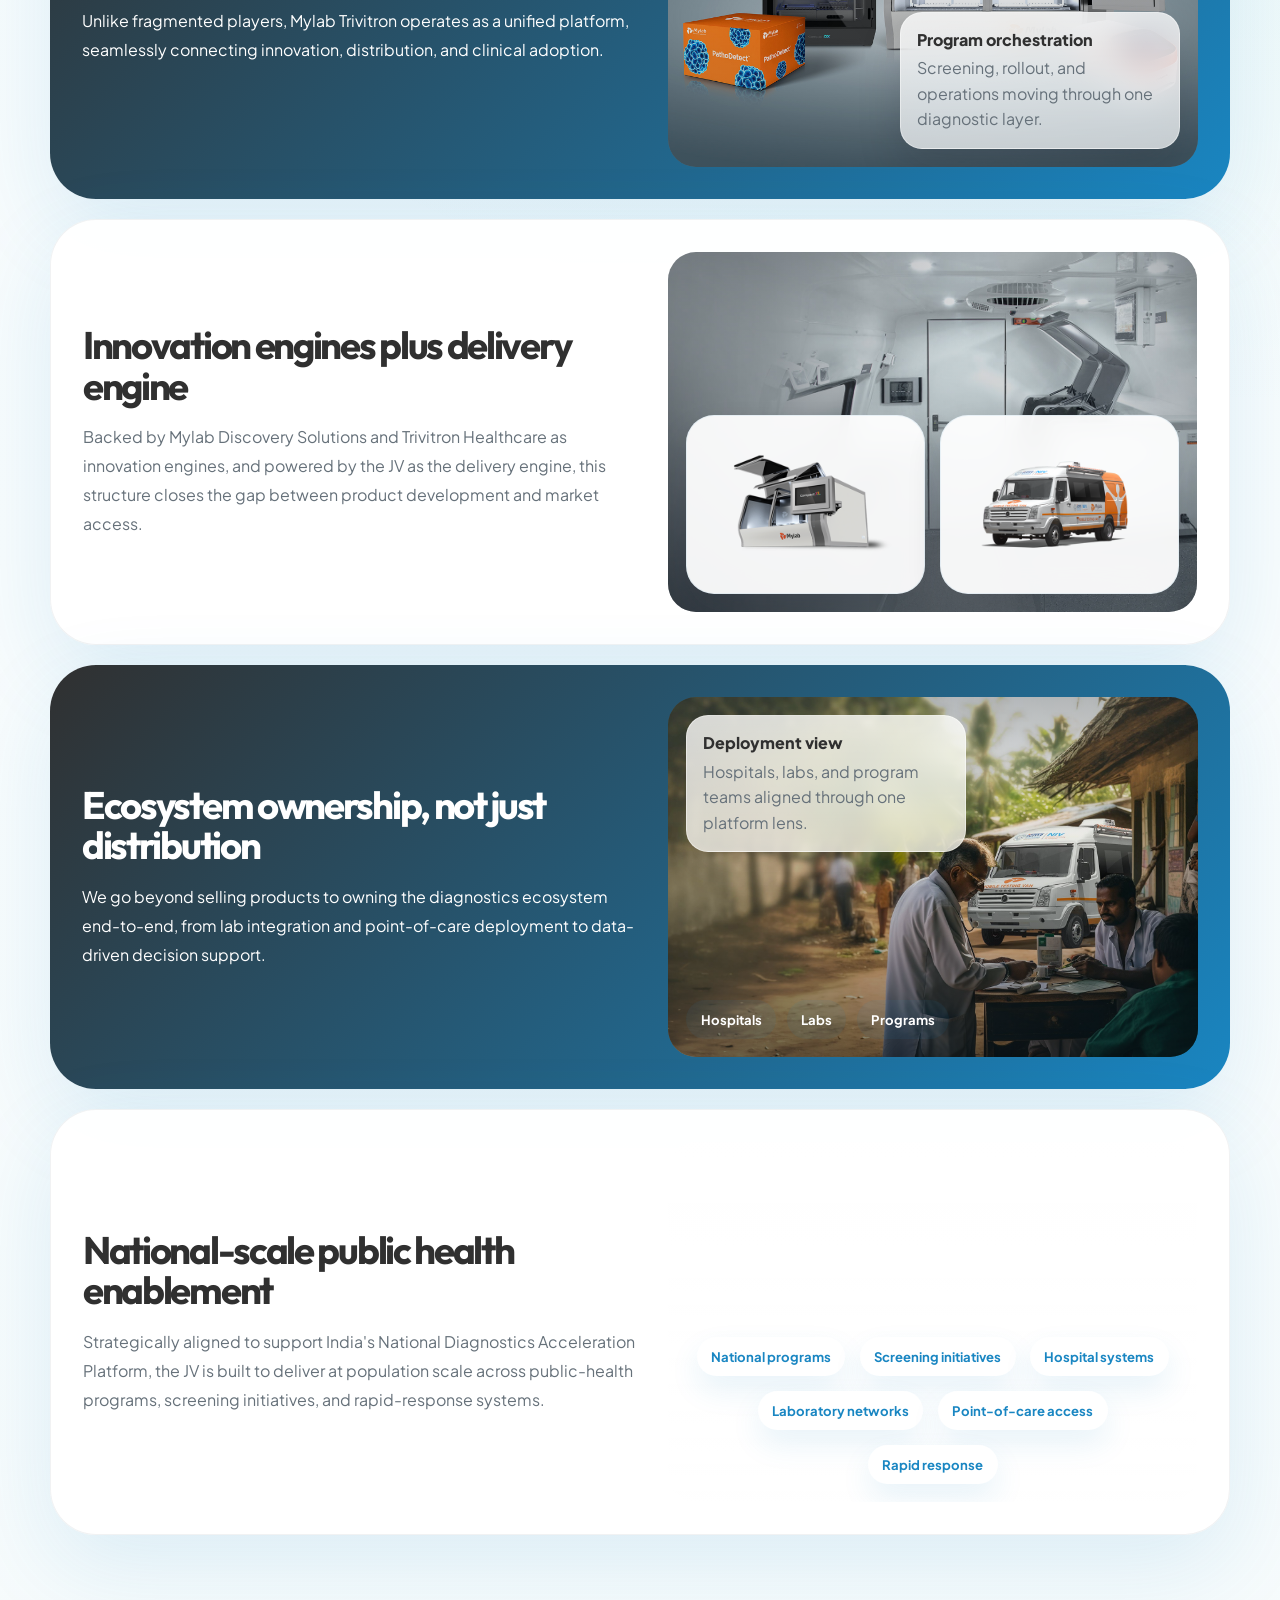
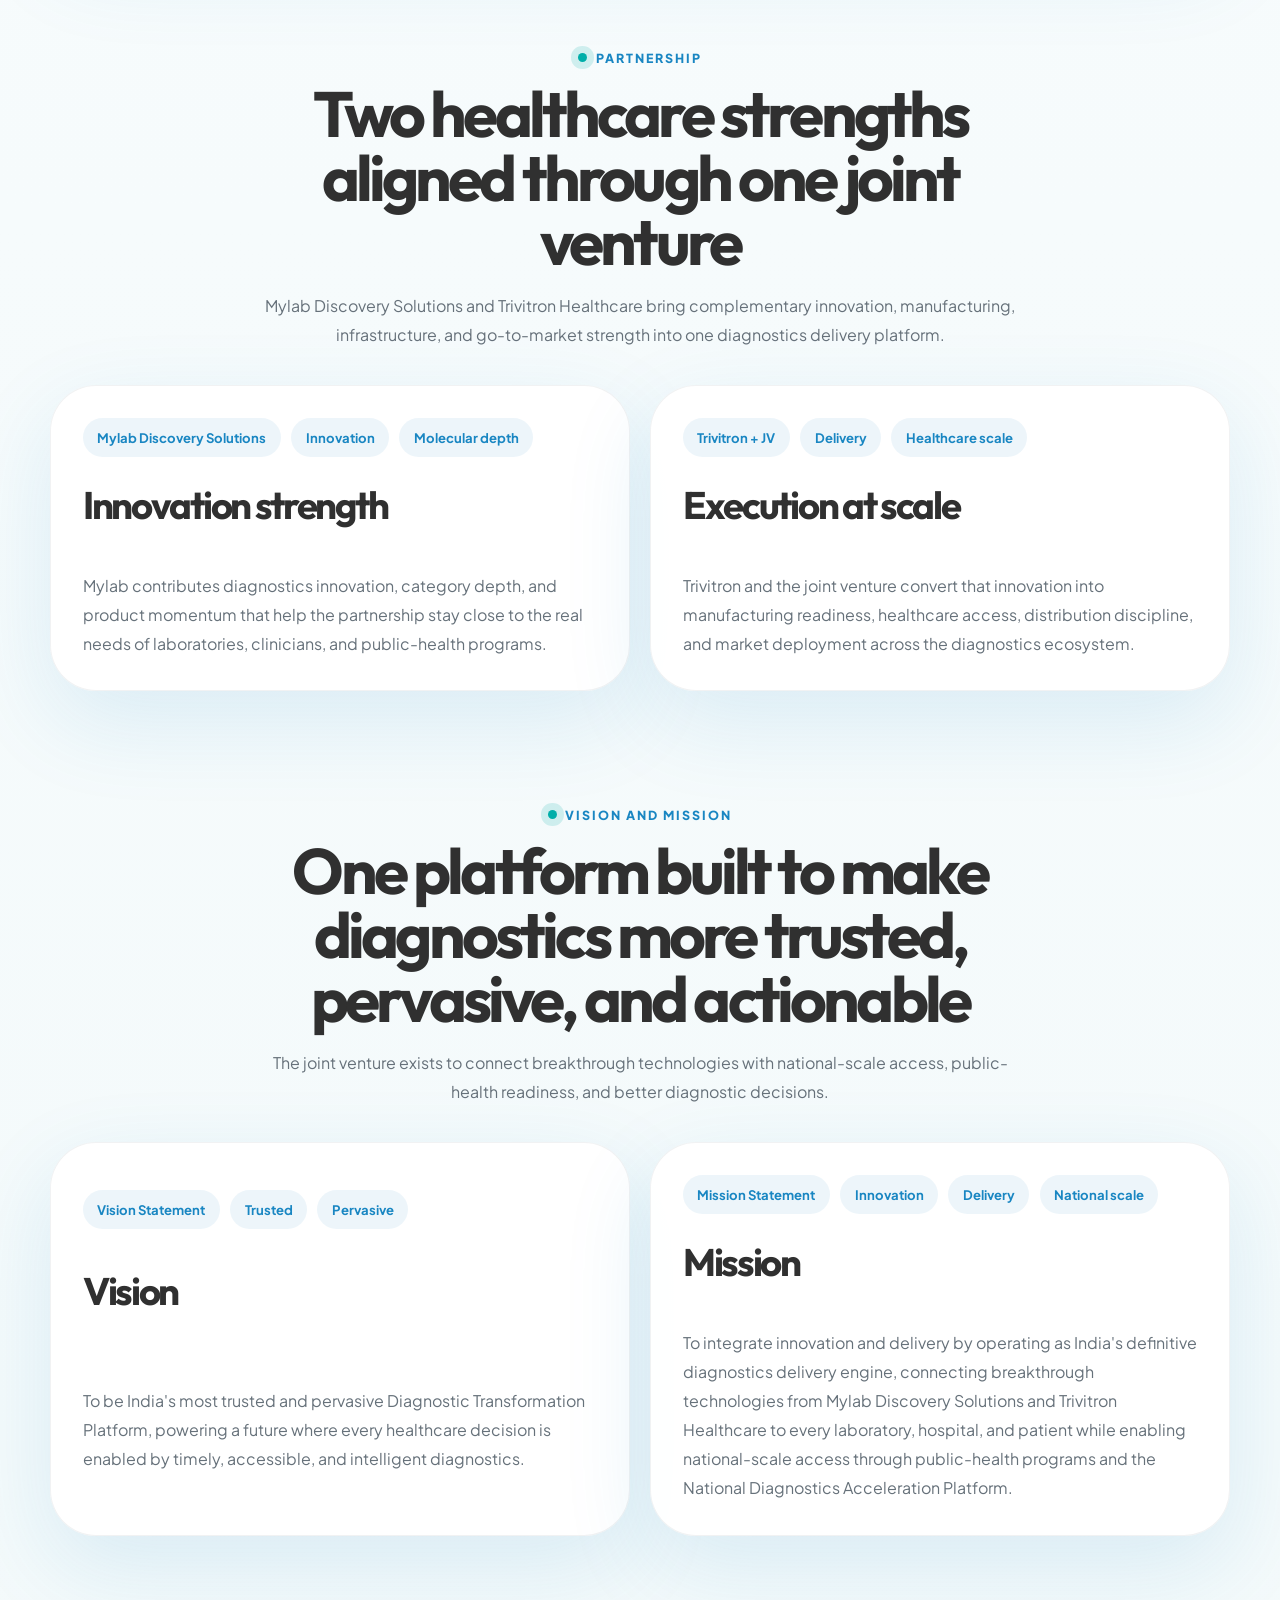
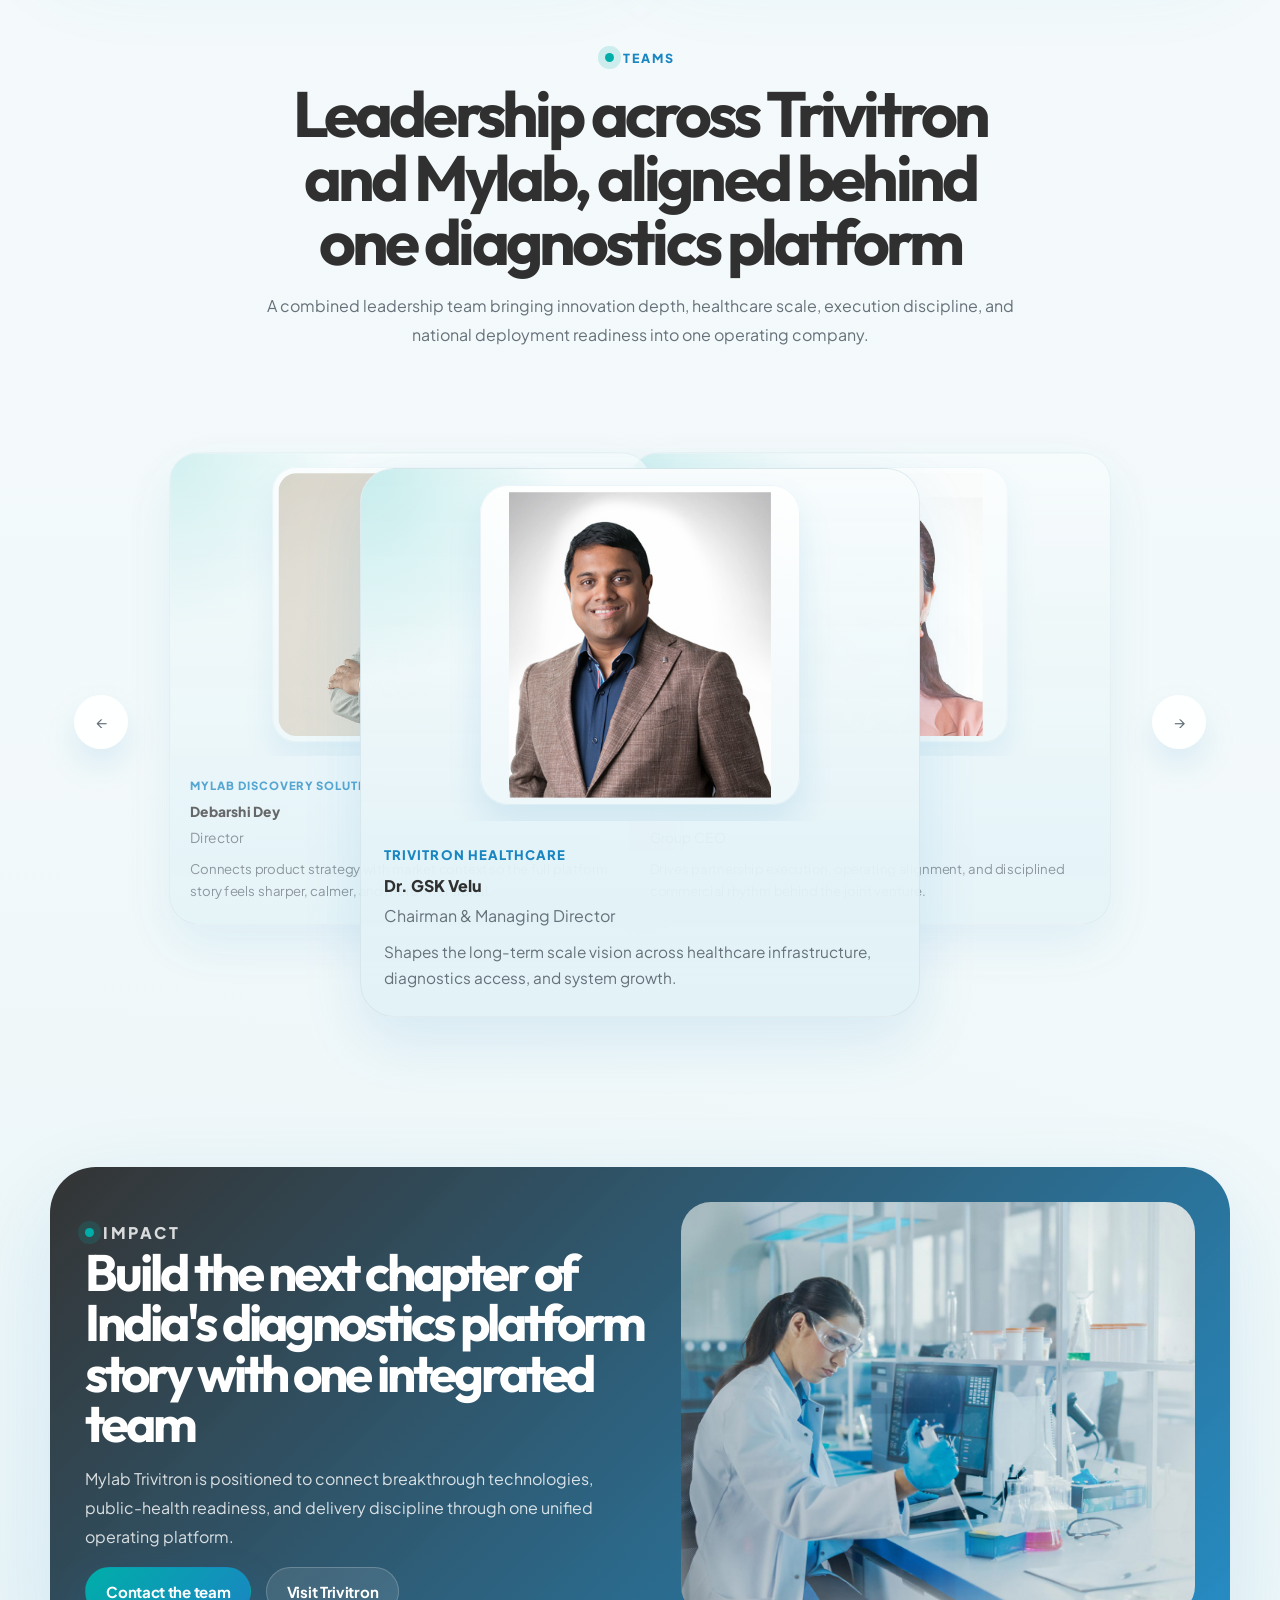
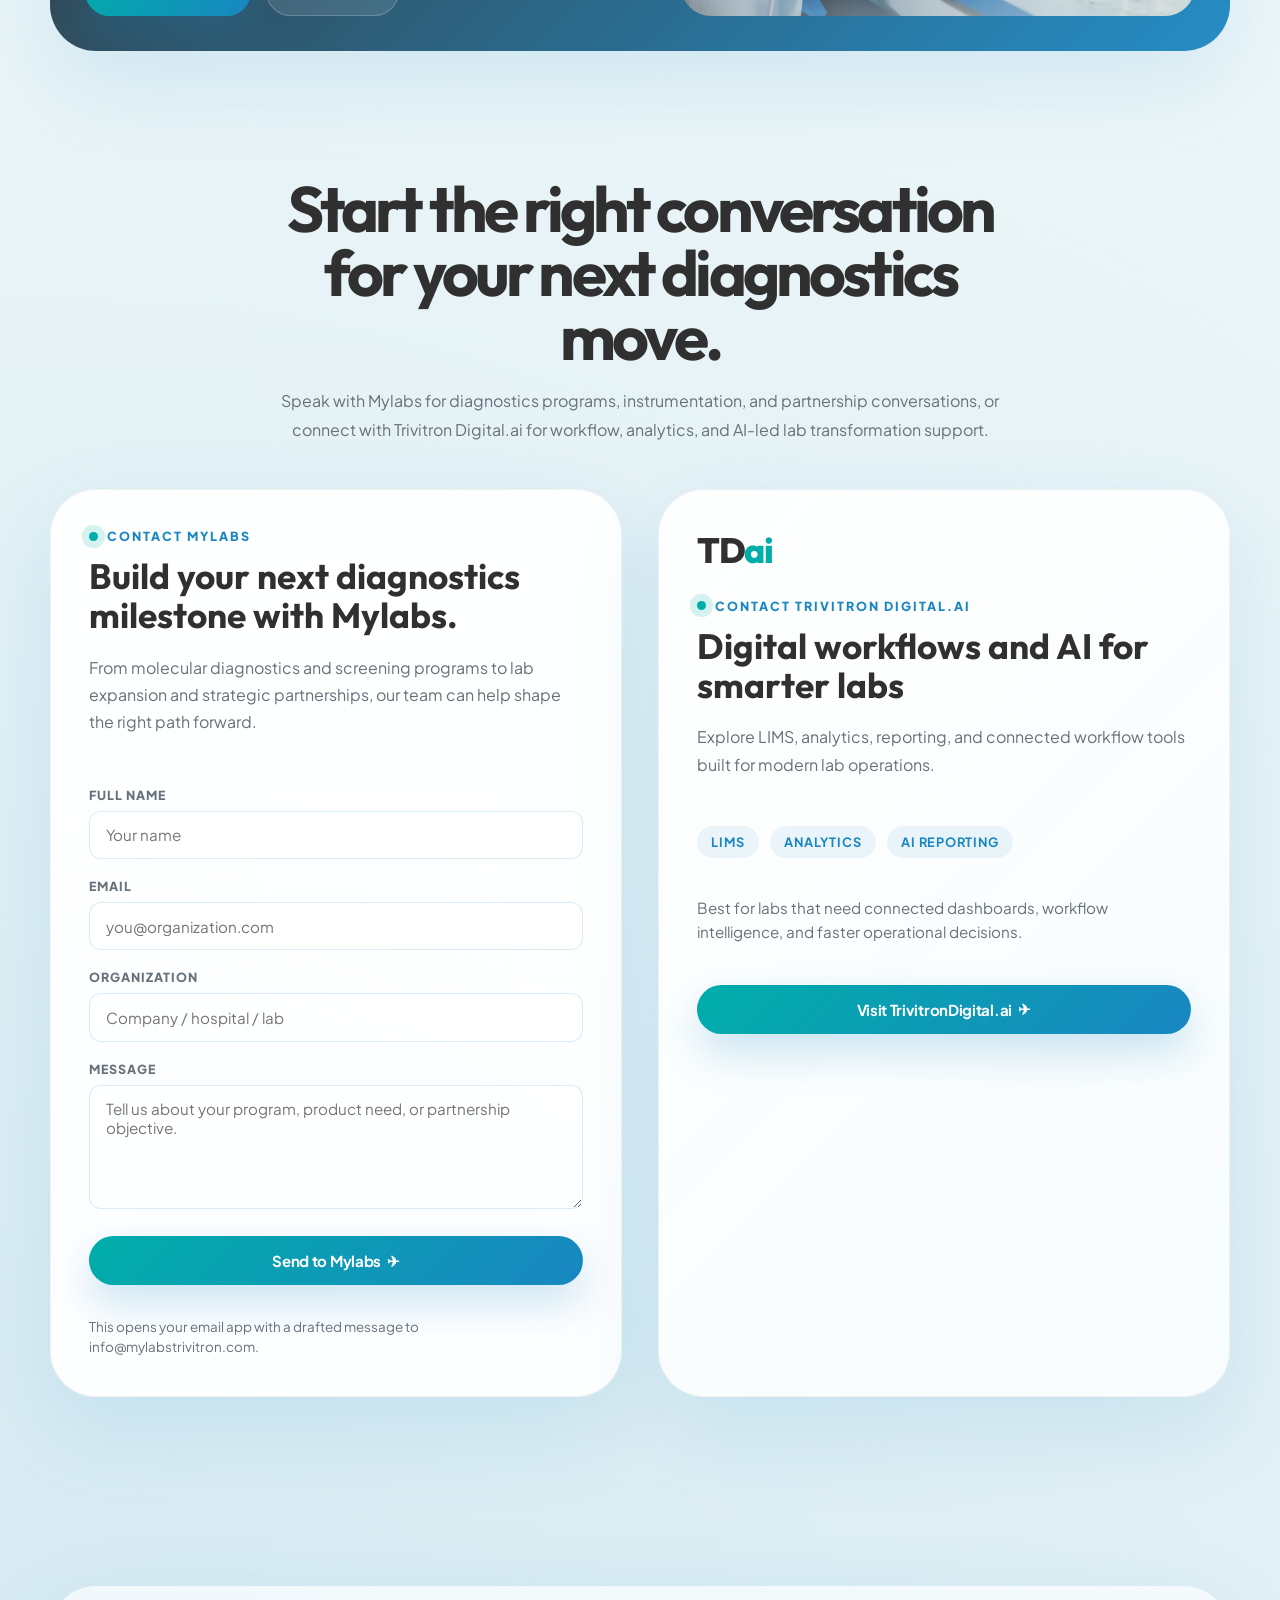
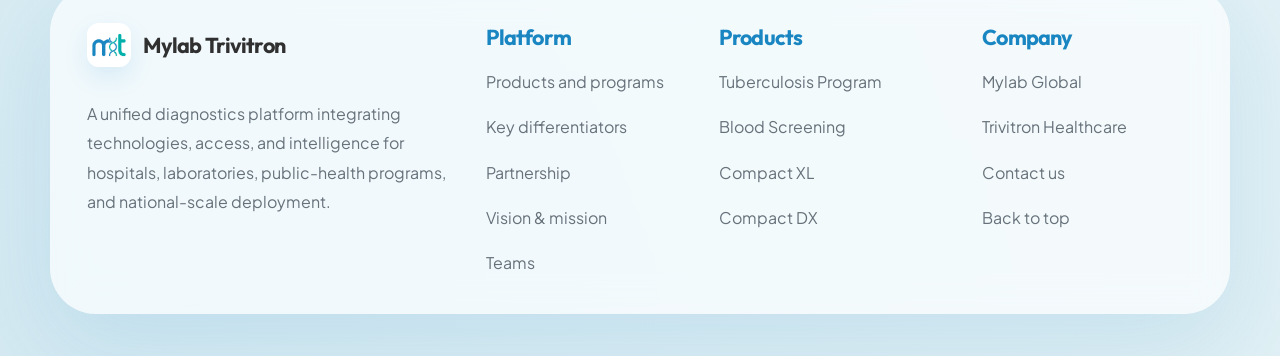
==== commit 0280c4b9: "Product images" ====
--- a/index.html
+++ b/index.html
@@ -189,7 +189,7 @@
                 </a>
               </div>
               <div class="case-panel__visual">
-                <img class="case-panel__image--feature" src="assets/website images/Blood Screening_nat-feature-kit.png" alt="Blood screening kit visual" width="514" height="388" decoding="async">
+                <img class="case-panel__image--feature" src="assets/website images/Blood-Screening-Banner.jpg" alt="Blood screening kit visual" width="514" height="388" decoding="async">
                 <div class="case-panel__stats">
                   <span>Blood safety</span>
                   <span>Clinical screening</span>
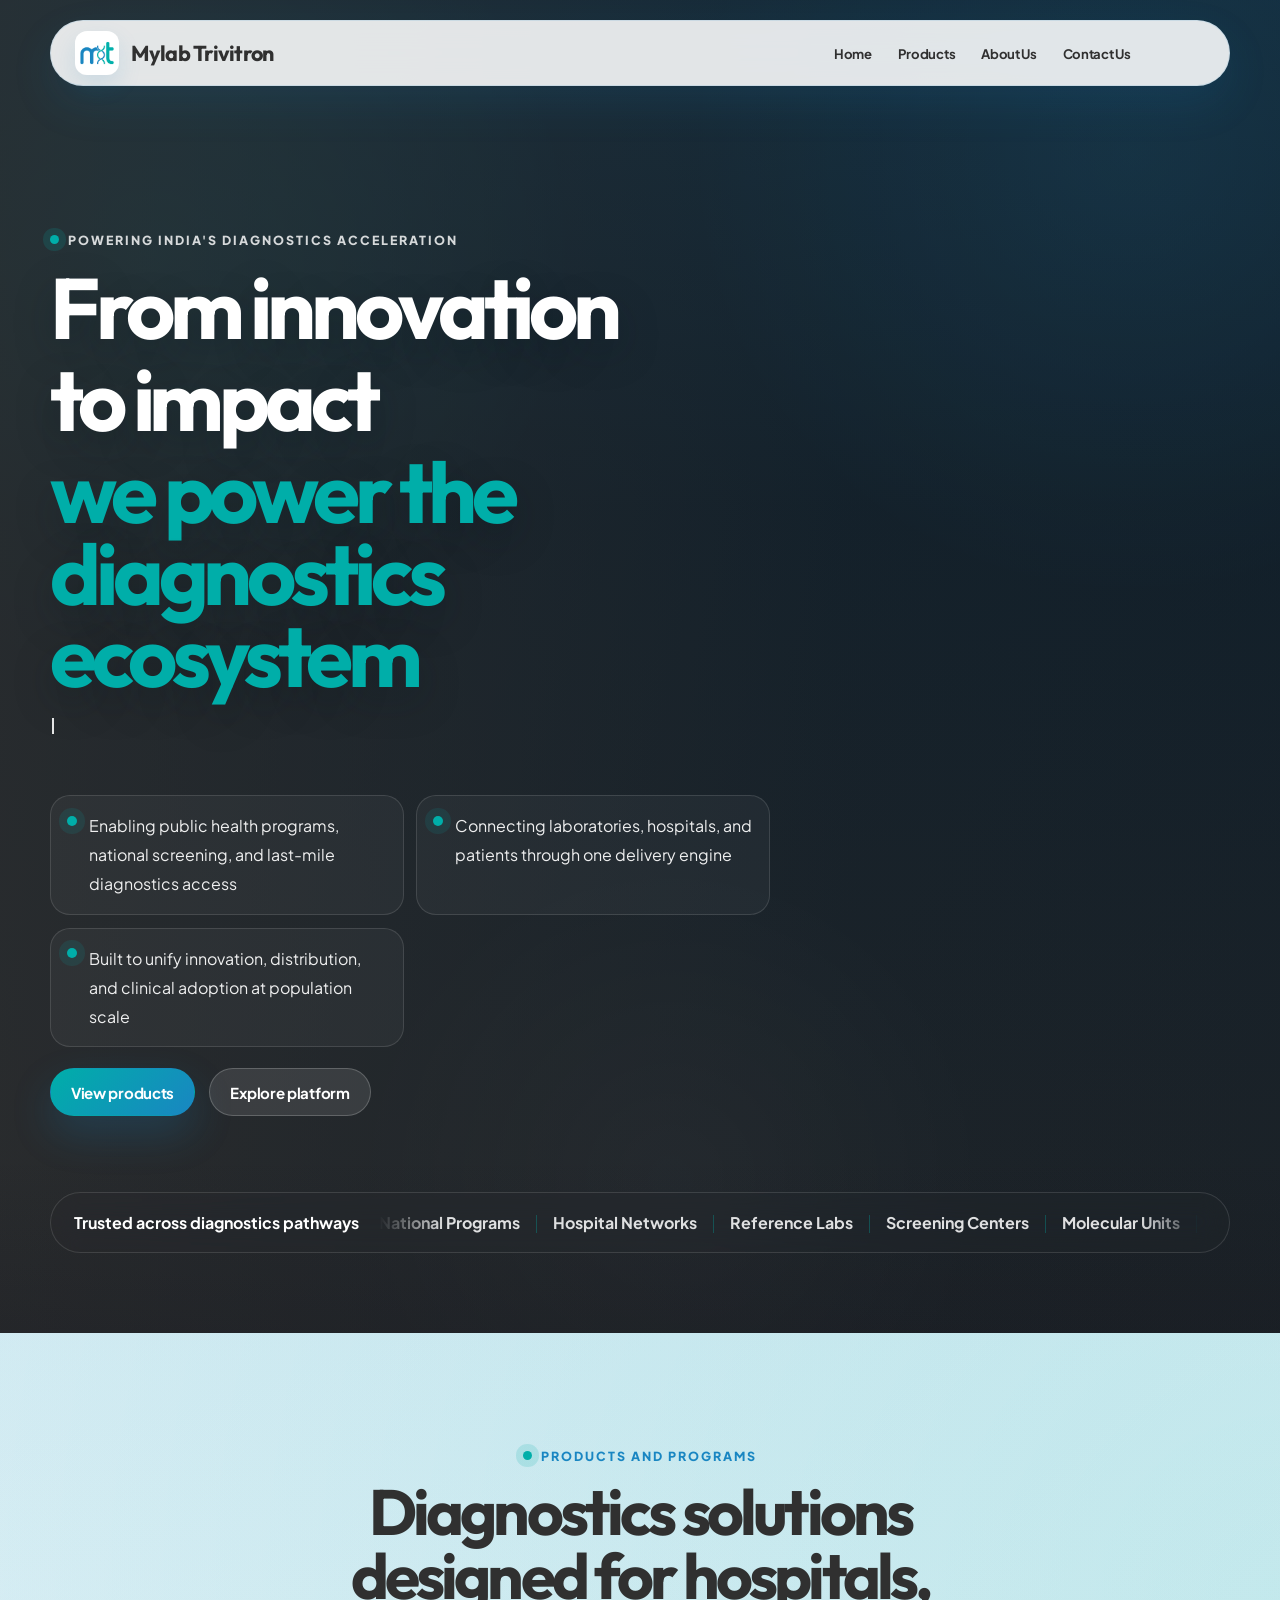
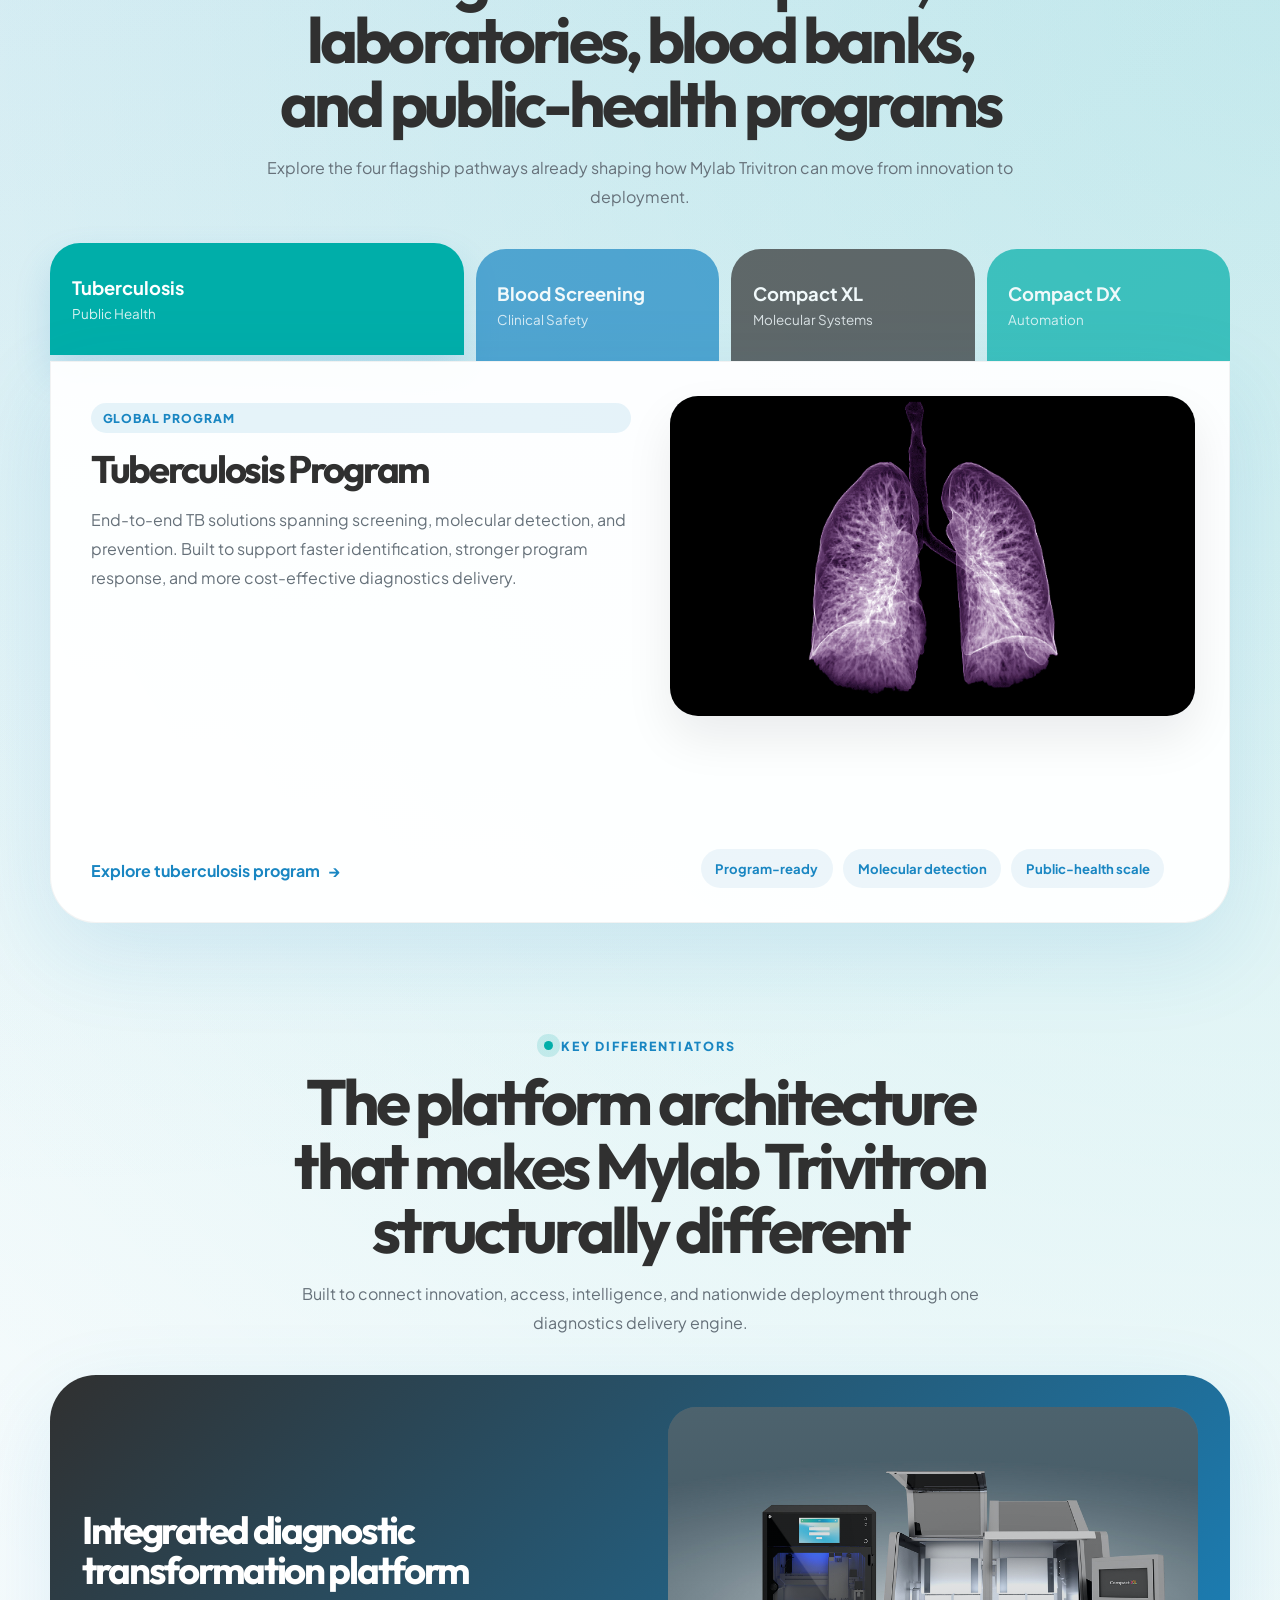
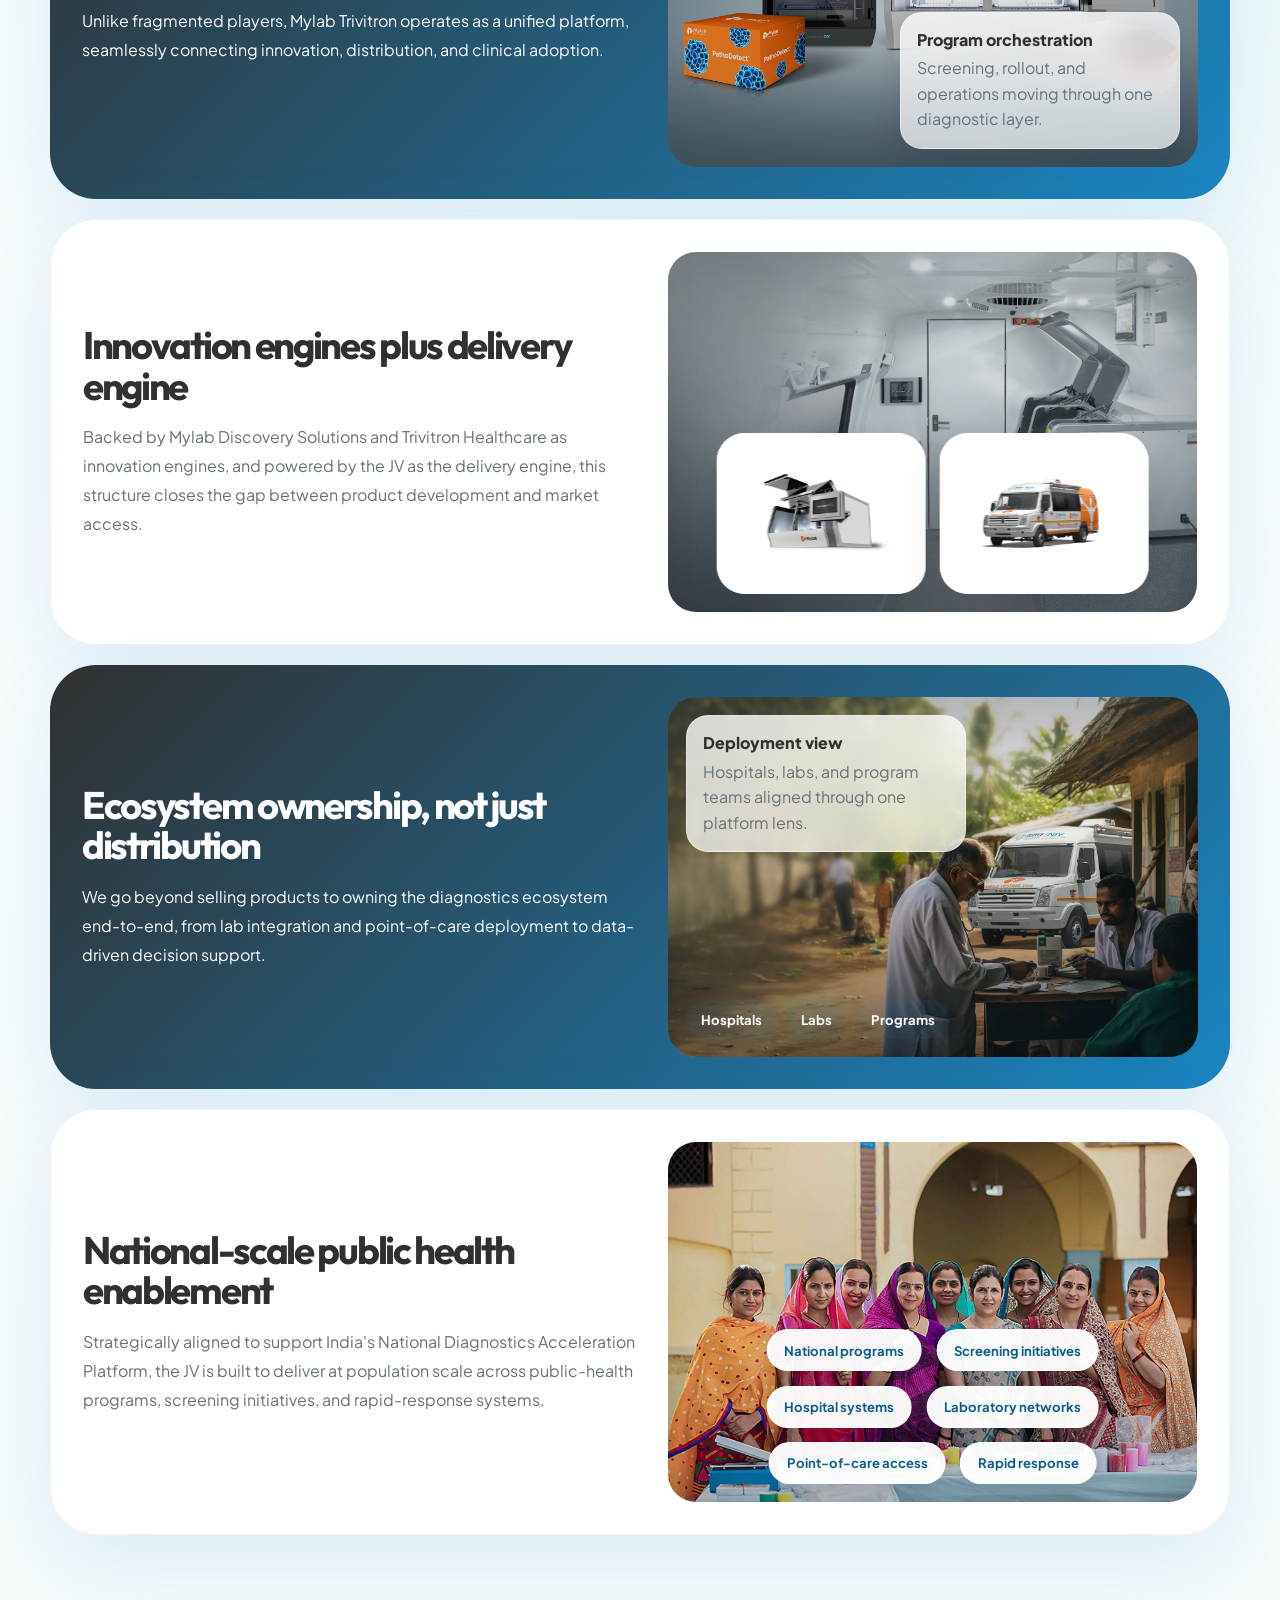
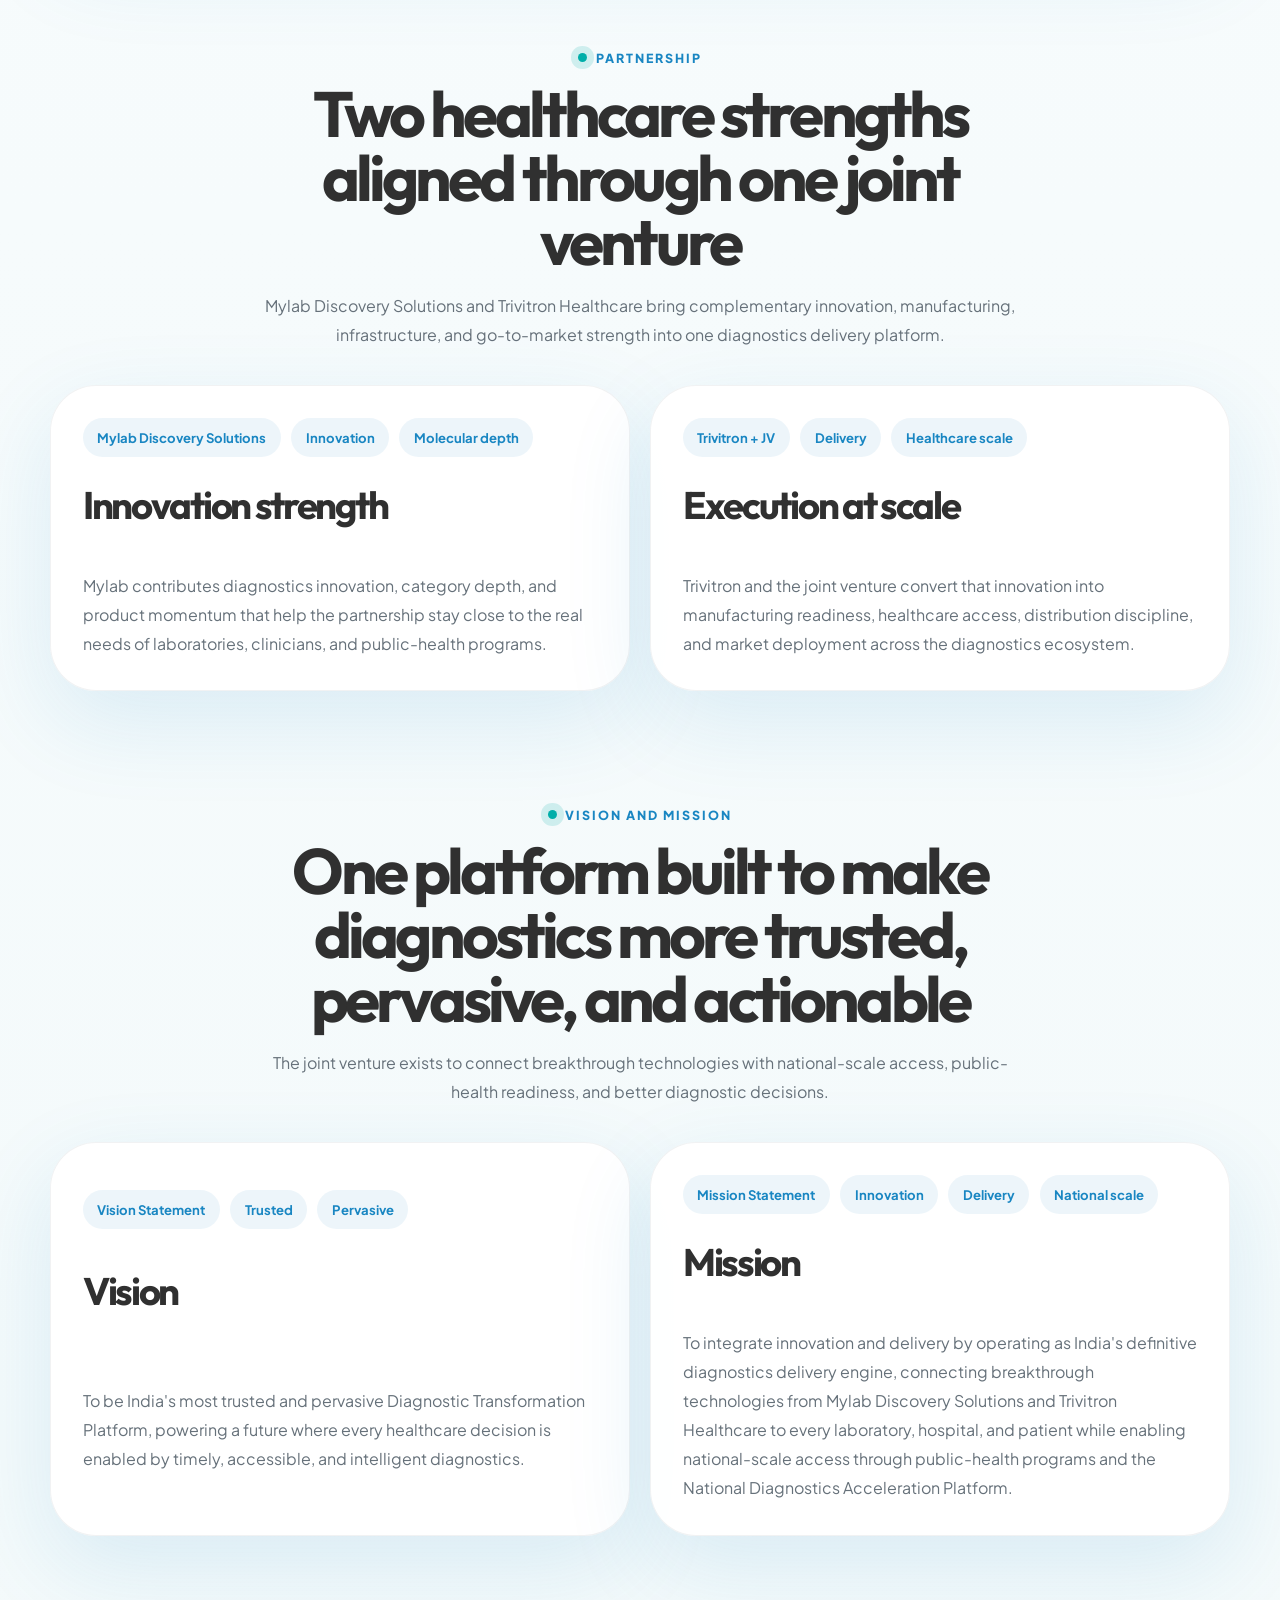
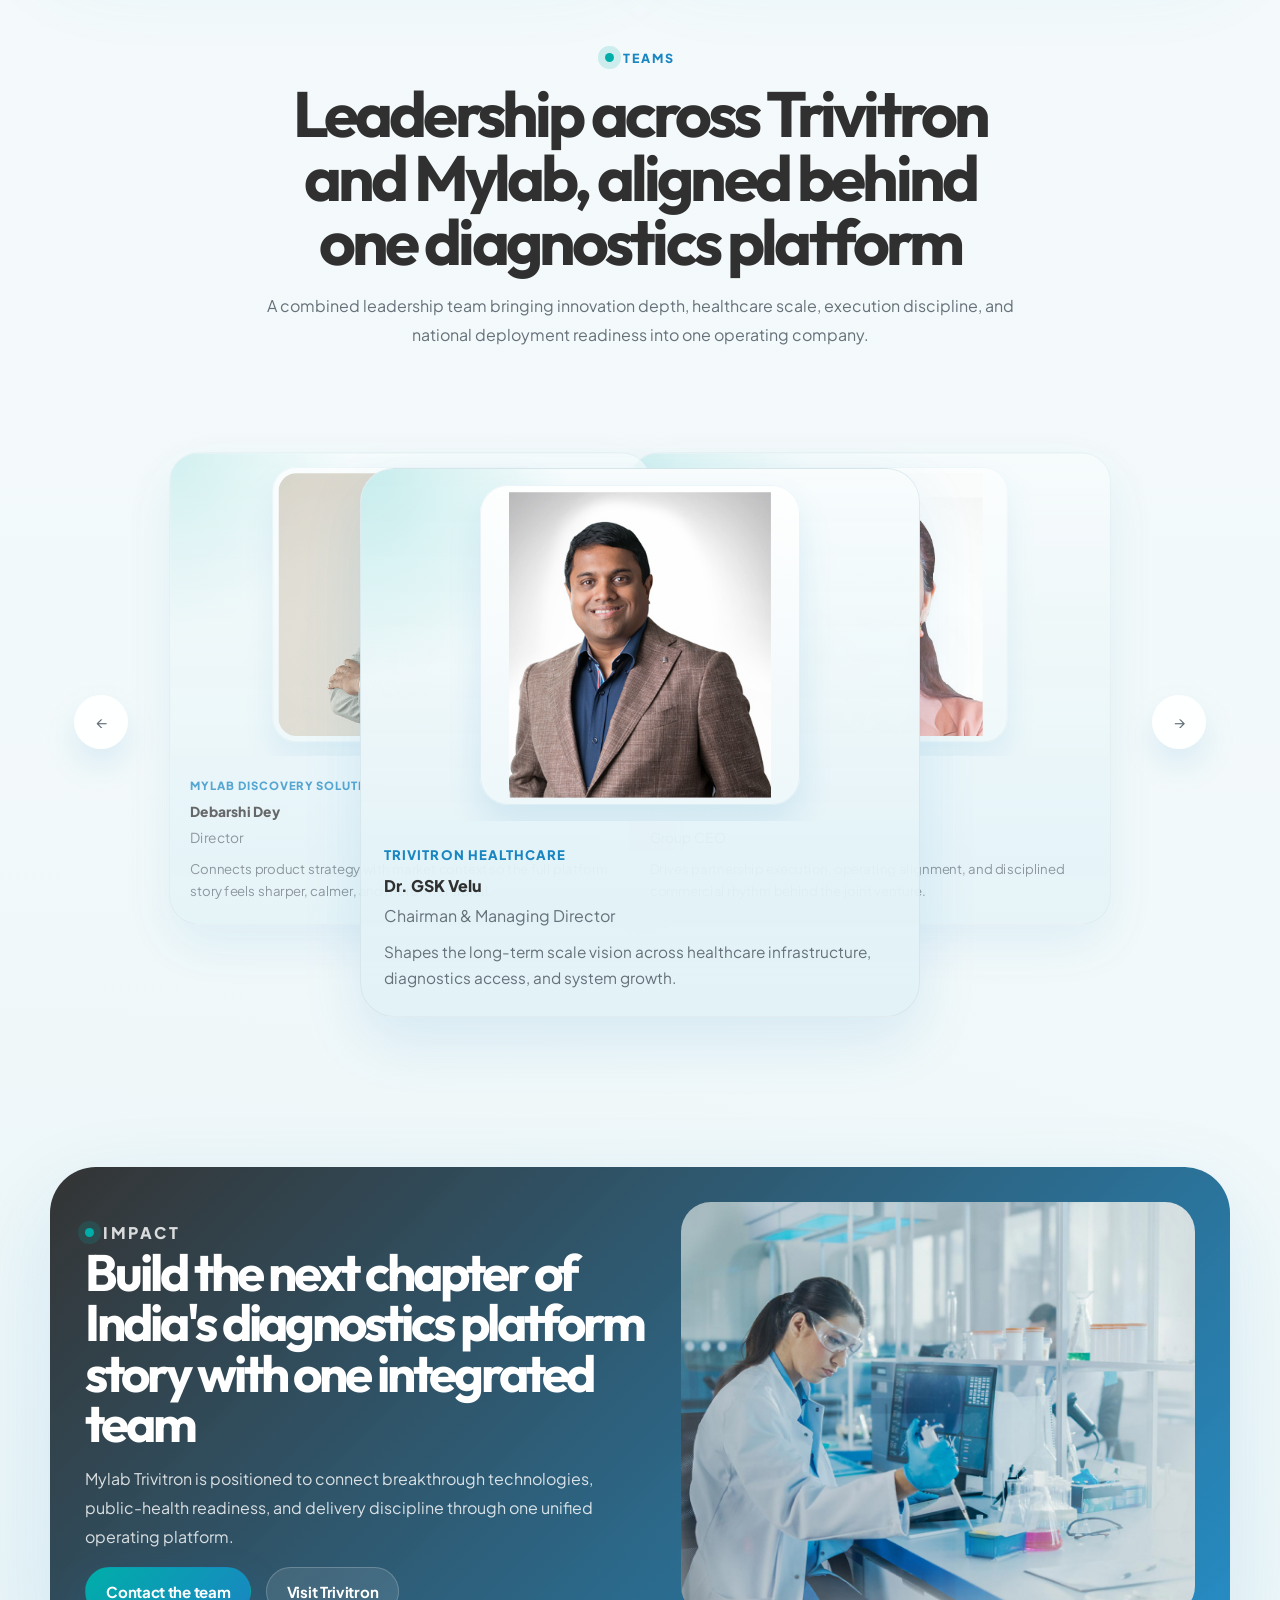
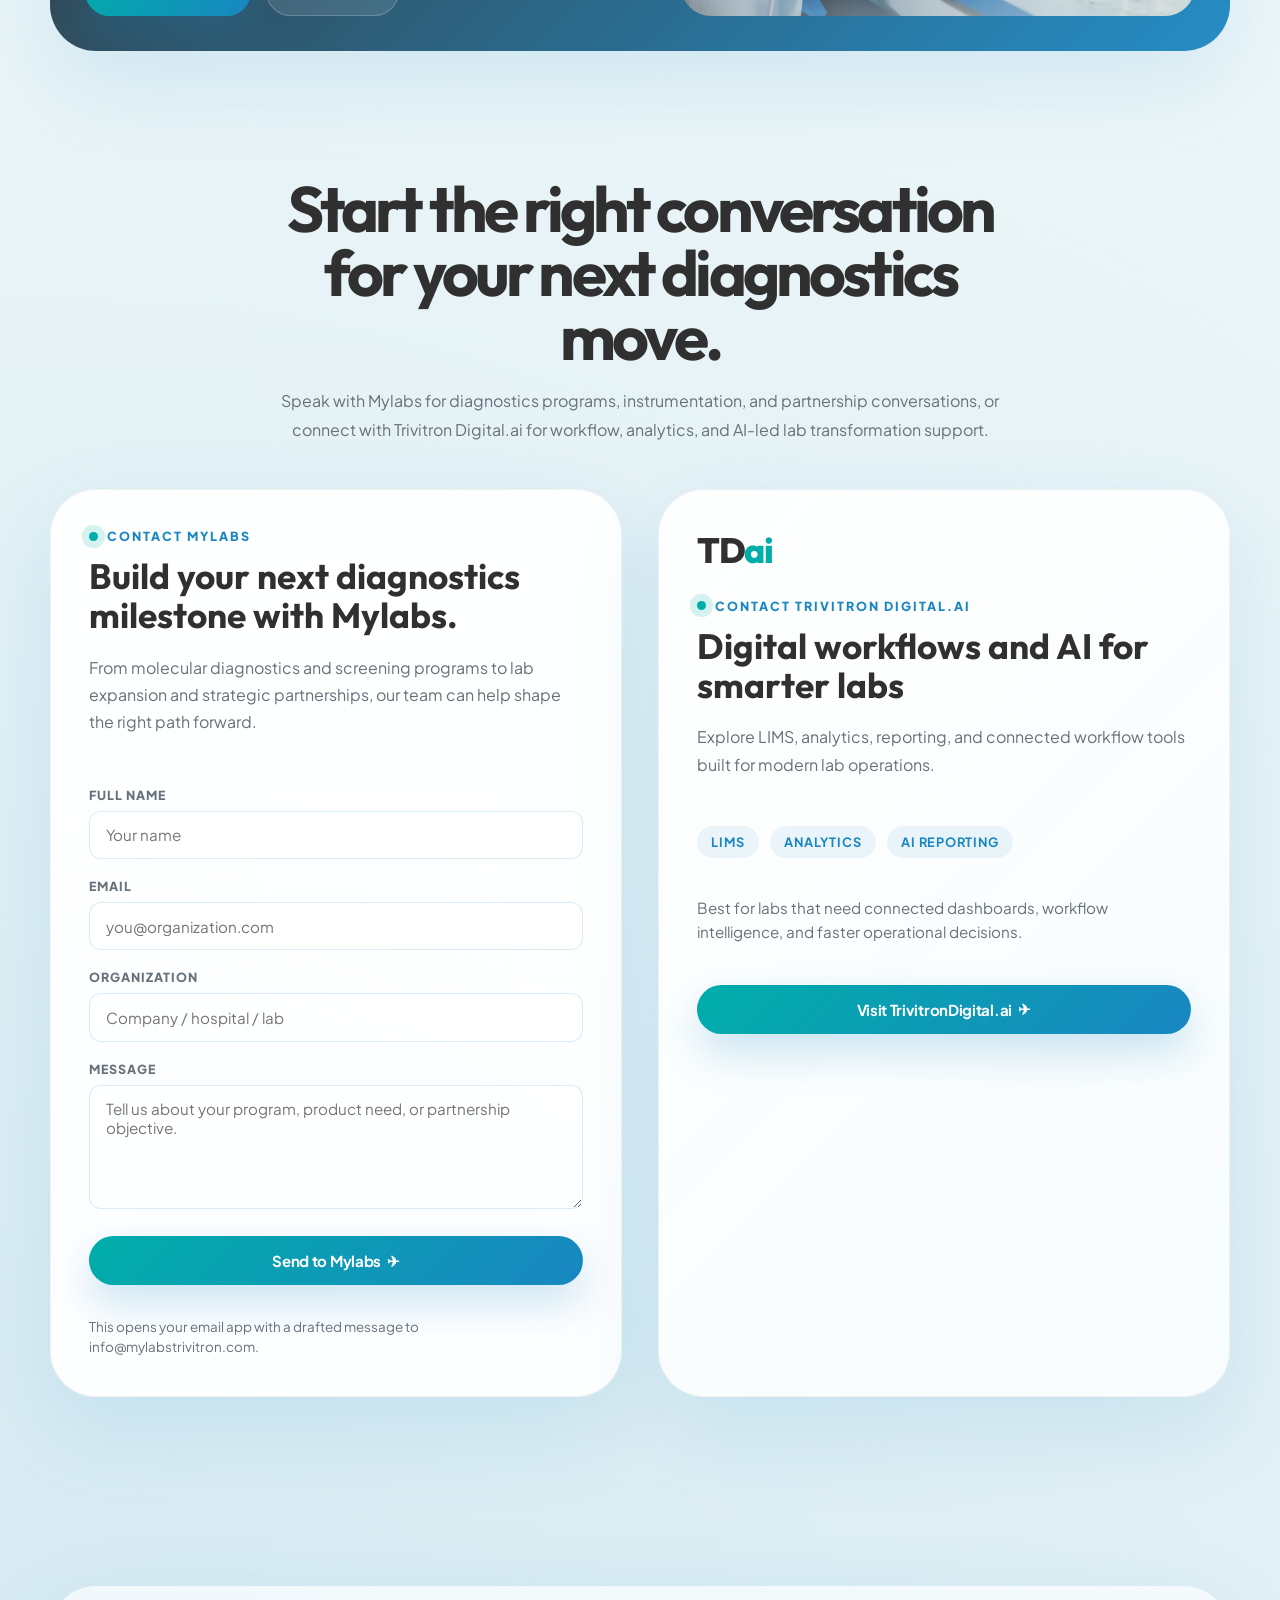
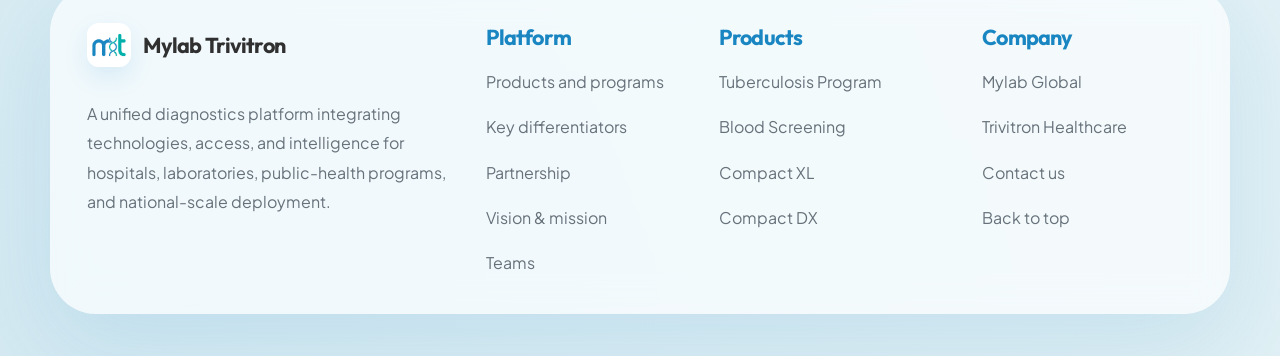
==== commit 21054a3c: "Update the image for Blood Screening" ====
--- a/index.html
+++ b/index.html
@@ -189,7 +189,7 @@
                 </a>
               </div>
               <div class="case-panel__visual">
-                <img class="case-panel__image--feature" src="assets/website images/Blood-Screening-Banner.jpg" alt="Blood screening kit visual" width="514" height="388" decoding="async">
+                <img src="assets/website images/Blood Screening_nat-feature-kit.png" alt="Blood screening kit visual" width="514" height="388" decoding="async">
                 <div class="case-panel__stats">
                   <span>Blood safety</span>
                   <span>Clinical screening</span>
--- a/styles.css
+++ b/styles.css
@@ -154,7 +154,7 @@
   display: flex;
   align-items: center;
   justify-content: space-between;
-  gap: 1rem;
+  gap: clamp(0.75rem, 1.5vw, 1.35rem);
   width: 100%;
   min-height: 64px;
   padding: 10px 20px 10px 24px;
@@ -187,12 +187,13 @@
 }
 
 .site-nav__links {
-  /* navbar position adjusting */
-  flex: 0 1 37%; 
+  flex: 1 1 auto;
+  min-width: 0;
   margin-left: auto;
-  justify-content: flex-start;
-  gap: clamp(1.25rem, 1.9vw, 1.9rem);
-  padding-left: 1.9rem;
+  justify-content: flex-end;
+  gap: clamp(1.2rem, 2vw, 2.15rem);
+  padding-left: clamp(0.55rem, 1.9vw, 1.4rem);
+  padding-right: clamp(3.2rem, 6.1vw, 6rem);
   flex-wrap: nowrap;
 }
 
@@ -255,7 +256,7 @@
   align-items: center;
   min-height: 40px;
   padding: 0.25rem 0;
-  font-size: 0.9rem;
+  font-size: clamp(0.82rem, 0.92vw, 0.9rem);
   font-weight: 700;
   letter-spacing: -0.02em;
   white-space: nowrap;
@@ -273,8 +274,9 @@
 }
 
 .site-nav .brand {
-  flex: 0 0 auto;
-  margin-right: 0.9rem;
+  flex: 0 1 auto;
+  min-width: 0;
+  margin-right: 0;
 }
 
 .button {
@@ -289,6 +291,9 @@
   font-size: 0.94rem;
   font-weight: 700;
   letter-spacing: -0.02em;
+  cursor: pointer;
+  appearance: none;
+  -webkit-appearance: none;
   transition: transform 180ms ease, background-color 180ms ease, border-color 180ms ease, color 180ms ease;
 }
 
@@ -1045,19 +1050,20 @@
 
 .feature-card__visual--modules::after {
   background:
-    linear-gradient(180deg, rgba(255, 255, 255, 0.06) 0%, rgba(255, 255, 255, 0.16) 36%, rgba(255, 255, 255, 0.78) 100%);
+    linear-gradient(180deg, rgba(12, 28, 39, 0.02) 0%, rgba(12, 28, 39, 0.08) 56%, rgba(12, 28, 39, 0.22) 100%);
 }
 
 .feature-card__stack,
 .feature-card__module-cloud {
   position: absolute;
-  left: 18px;
-  right: 18px;
   z-index: 2;
 }
 
 .feature-card__stack {
+  left: 50%;
   bottom: 18px;
+  width: min(calc(100% - 96px), 520px);
+  transform: translateX(-50%);
   display: grid;
   grid-template-columns: repeat(2, minmax(0, 1fr));
   gap: 0.9rem;
@@ -1066,7 +1072,7 @@
 .mini-card {
   border-radius: 28px;
   overflow: hidden;
-  min-height: 86px;
+  min-height: clamp(92px, 9vw, 118px);
   background: rgba(255, 255, 255, 0.94);
   box-shadow:
     0 18px 34px rgba(13, 15, 26, 0.14),
@@ -1081,6 +1087,12 @@
   object-fit: cover;
 }
 
+.feature-card__visual--stacked .mini-card img {
+  object-fit: contain;
+  padding: clamp(0.35rem, 0.7vw, 0.7rem);
+  background: rgba(255, 255, 255, 0.96);
+}
+
 .feature-card__visual--dashboard {
   background: rgba(255, 255, 255, 0.08);
 }
@@ -1089,18 +1101,31 @@
   background: rgba(255, 255, 255, 0.08);
 }
 
+.feature-card__visual--modules .feature-card__poster {
+  filter: saturate(0.96) brightness(0.96) contrast(1.01);
+}
+
 .feature-card__module-cloud {
+  left: 50%;
+  right: auto;
   bottom: 18px;
+  width: min(calc(100% - 52px), 600px);
   display: flex;
   align-content: center;
   justify-content: center;
   flex-wrap: wrap;
   gap: 0.9rem;
+  padding: 0;
+  transform: translateX(-50%);
 }
 
 .module-chip {
-  background: #ffffff;
-  box-shadow: 0 14px 30px rgba(25, 134, 194, 0.1);
+  min-height: 42px;
+  padding: 0.72rem 1.05rem;
+  border: 1px solid rgba(255, 255, 255, 0.72);
+  background: rgba(255, 255, 255, 0.96);
+  color: var(--violet-deep);
+  box-shadow: 0 12px 26px rgba(13, 15, 26, 0.14);
 }
 
 .feature-float {
@@ -1578,7 +1603,28 @@
   transform: none;
 }
 
-@media (max-width: 1080px) {
+@media (max-width: 1180px) {
+  .site-nav {
+    padding: 10px 18px 10px 20px;
+  }
+
+  .site-nav .brand {
+    font-size: clamp(1.02rem, 1.45vw, 1.18rem);
+  }
+
+  .site-nav__links {
+    gap: clamp(0.95rem, 1.35vw, 1.35rem);
+    padding-left: 0.7rem;
+    padding-right: clamp(2.4rem, 4.6vw, 4.3rem);
+  }
+
+  .site-nav__links a,
+  .nav-dropdown__trigger {
+    font-size: 0.8rem;
+  }
+}
+
+@media (max-width: 980px) {
   .site-nav {
     padding-left: 18px;
     padding-right: 16px;
@@ -1586,10 +1632,20 @@
 
   .site-nav__links {
     margin-left: auto;
-    flex: 0 1 60%;
-    justify-content: flex-start;
-    gap: 0.62rem;
-    padding-left: 0.8rem;
+    flex: 1 1 auto;
+    justify-content: flex-end;
+    gap: 1rem;
+    padding-left: 0.55rem;
+    padding-right: 1.6rem;
+  }
+
+  .site-nav .brand {
+    font-size: 0.98rem;
+  }
+
+  .site-nav__links a,
+  .nav-dropdown__trigger {
+    font-size: 0.76rem;
   }
 
   .contact-panels {
@@ -1604,6 +1660,17 @@
     grid-template-columns: 1fr;
   }
 
+  .feature-card__stack {
+    width: min(calc(100% - 64px), 430px);
+    bottom: 16px;
+    gap: 0.75rem;
+  }
+
+  .feature-card__module-cloud {
+    width: min(calc(100% - 36px), 540px);
+    gap: 0.75rem;
+  }
+
   .showcase-card.is-prev {
     transform: translateX(calc(-50% - 170px)) scale(0.84);
   }
@@ -1613,7 +1680,7 @@
   }
 }
 
-@media (max-width: 860px), (hover: none) and (pointer: coarse) and (max-width: 1024px) {
+@media (max-width: 860px) {
   .nav-toggle {
     display: inline-flex;
     z-index: 5;
@@ -1657,6 +1724,7 @@
     margin-top: 12px;
     align-items: stretch;
     gap: 0.25rem;
+    padding-right: 0;
   }
 
   .nav-dropdown {
@@ -1976,11 +2044,8 @@
   }
 
   .feature-card__stack {
-    left: 14px;
-    right: 14px;
-    bottom: 14px;
-    grid-template-columns: repeat(2, minmax(0, 1fr));
-    gap: 0.65rem;
+    width: min(calc(100% - 20px), 270px);
+    gap: 0.55rem;
   }
 
   .mini-card {
@@ -1988,17 +2053,36 @@
     border-radius: 22px;
   }
 
-  .feature-card__visual--stacked .mini-card img {
-    object-fit: contain;
-    padding: 0.35rem;
-    background: rgba(255, 255, 255, 0.96);
+  .feature-card__visual--stacked .mini-card {
+    min-height: 82px;
   }
 
   .feature-card__module-cloud {
-    left: 14px;
-    right: 14px;
+    width: auto;
+    left: 12px;
+    right: 12px;
     bottom: 14px;
-    gap: 0.7rem;
+    justify-content: flex-start;
+    flex-wrap: nowrap;
+    gap: 0.6rem;
+    overflow-x: auto;
+    overscroll-behavior-x: contain;
+    scroll-snap-type: x mandatory;
+    scrollbar-width: none;
+    -ms-overflow-style: none;
+    transform: none;
+  }
+
+  .feature-card__module-cloud::-webkit-scrollbar {
+    display: none;
+  }
+
+  .module-chip {
+    flex: 0 0 auto;
+    white-space: nowrap;
+    scroll-snap-align: start;
+    font-size: 0.8rem;
+    padding: 0.68rem 0.9rem;
   }
 
   .case-panel__visual > img {
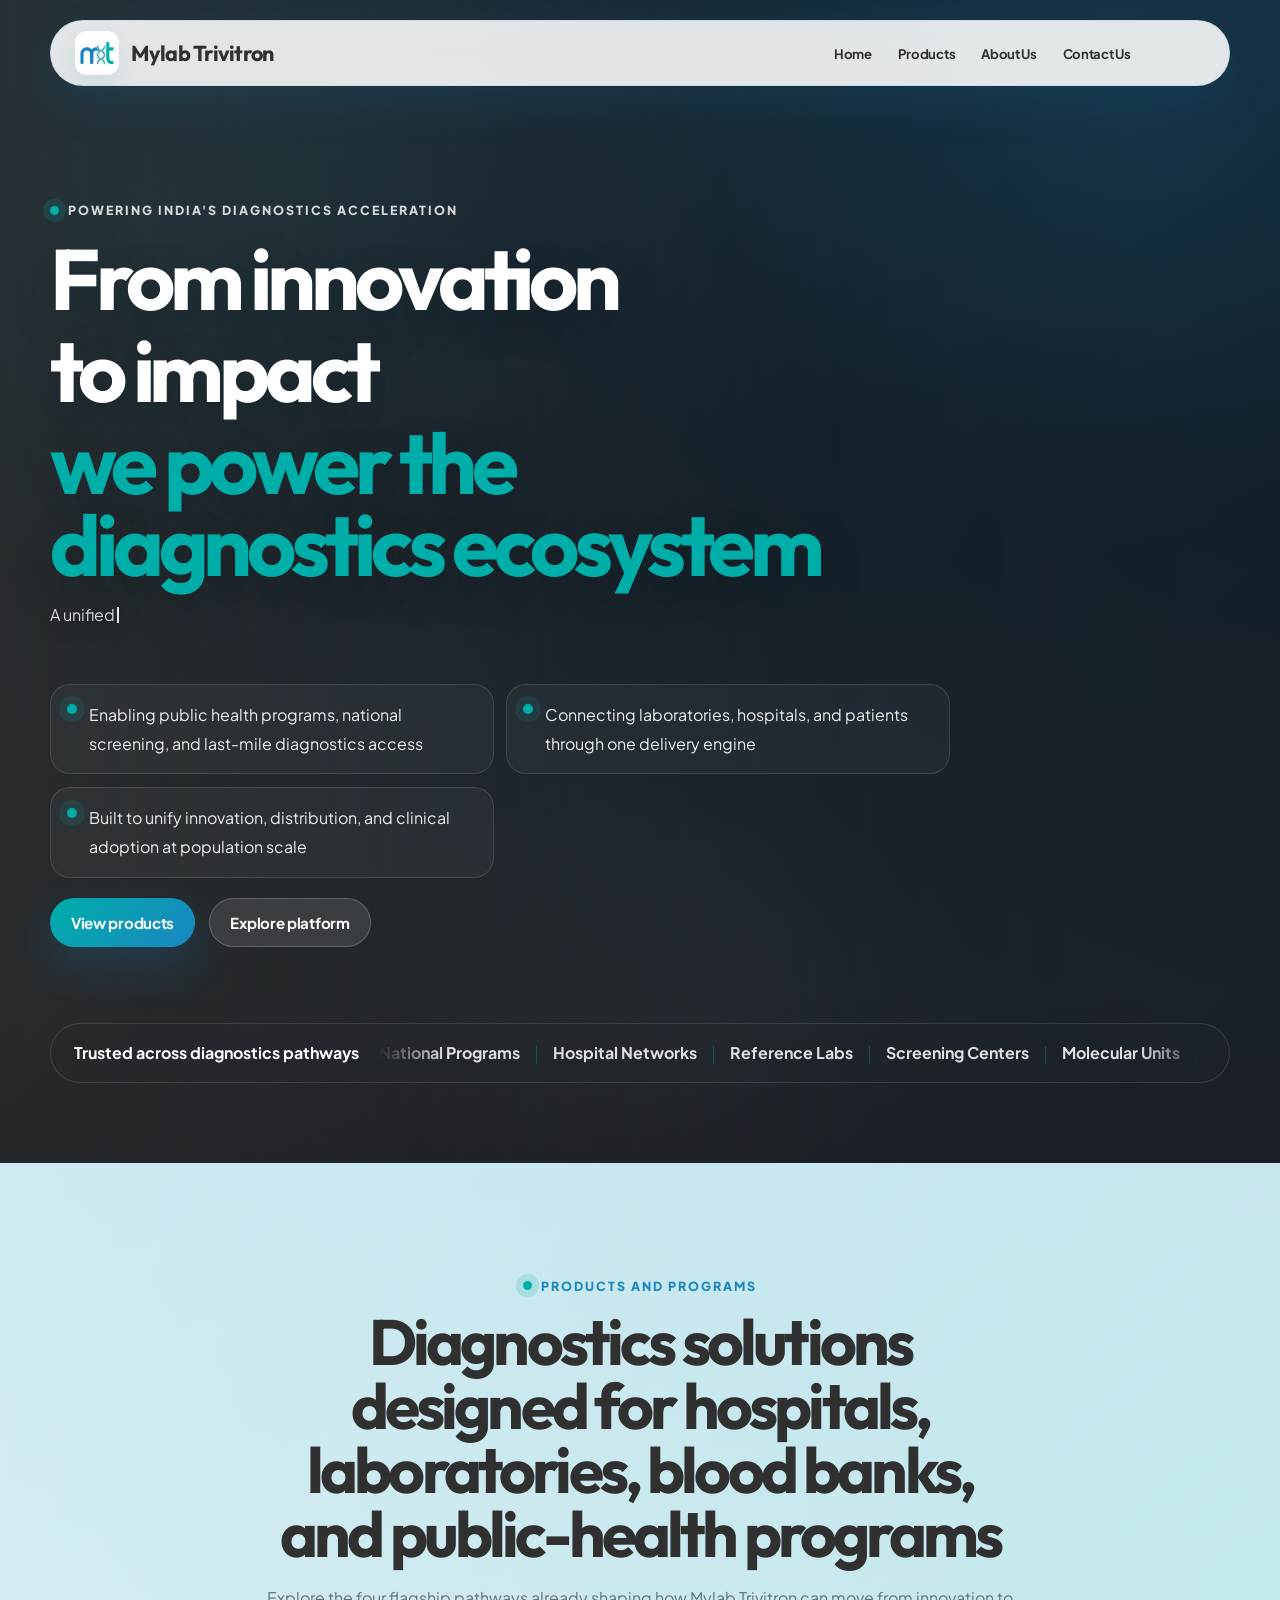
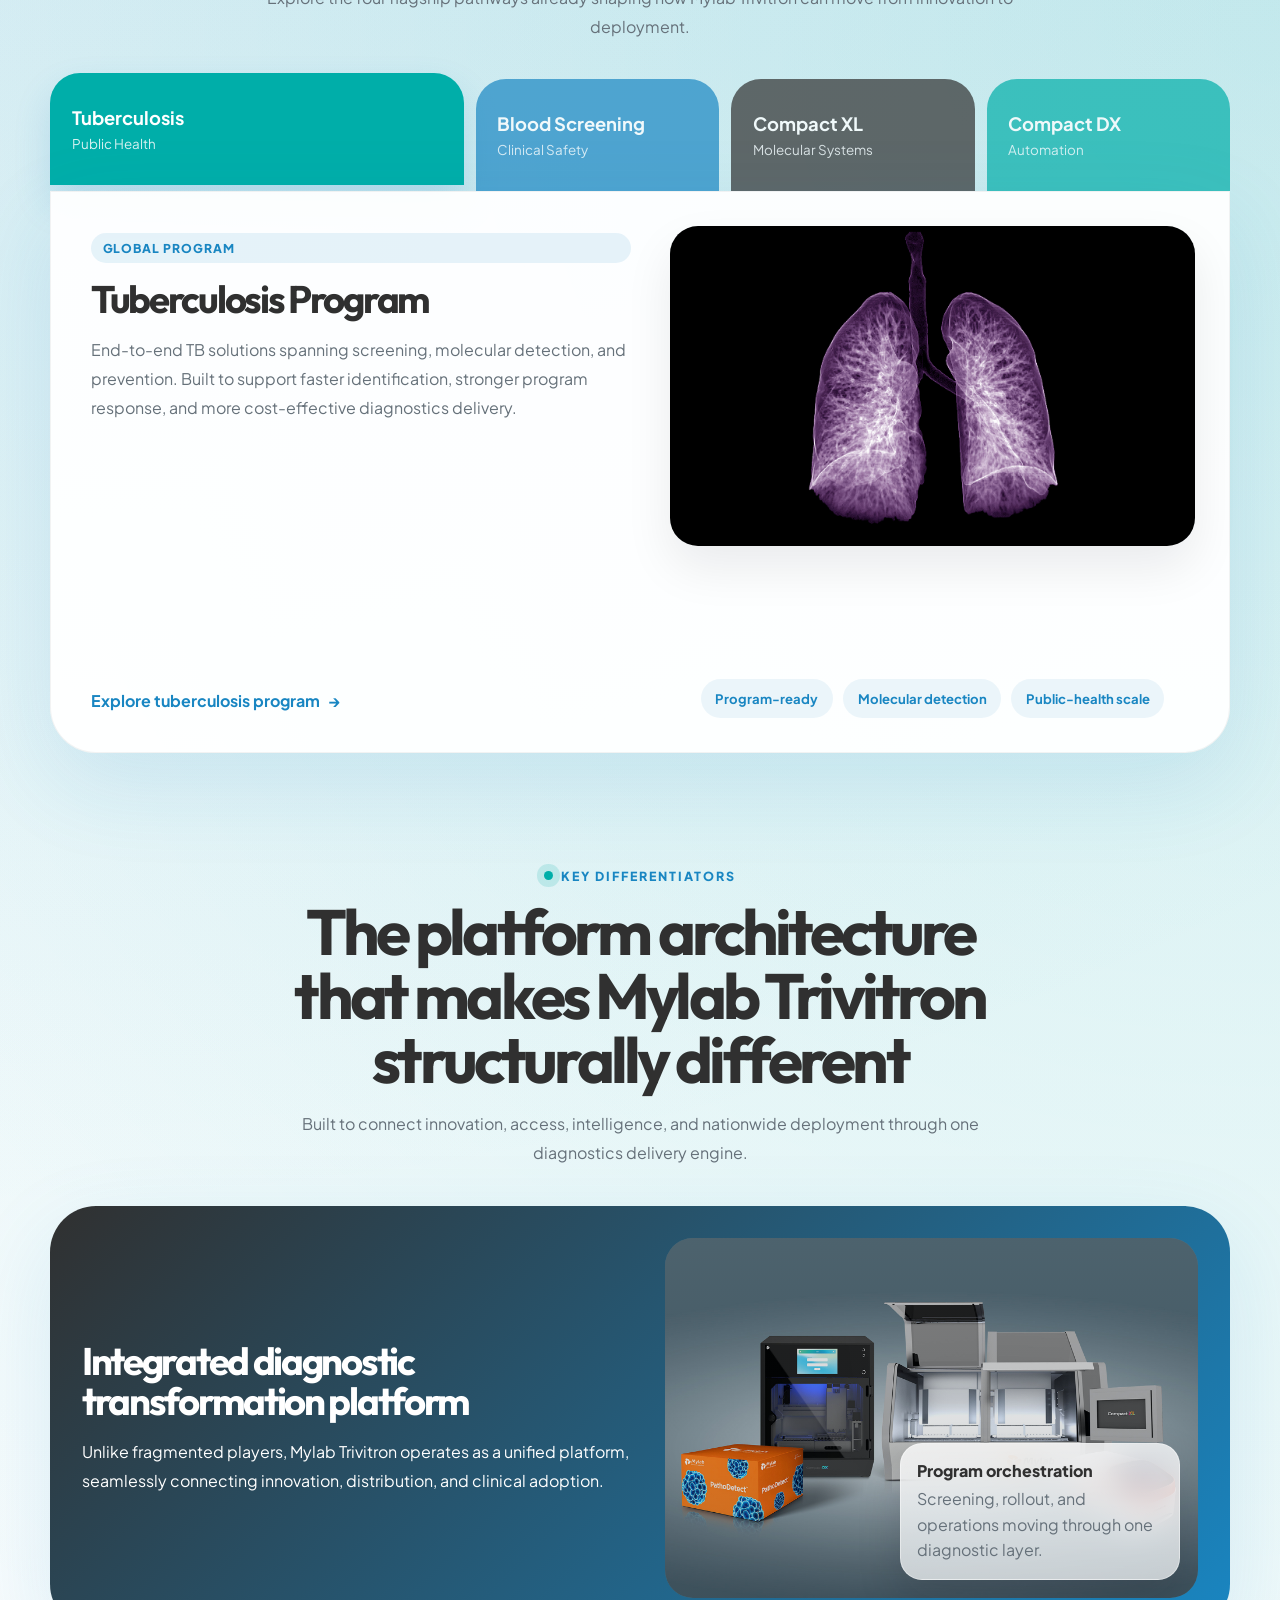
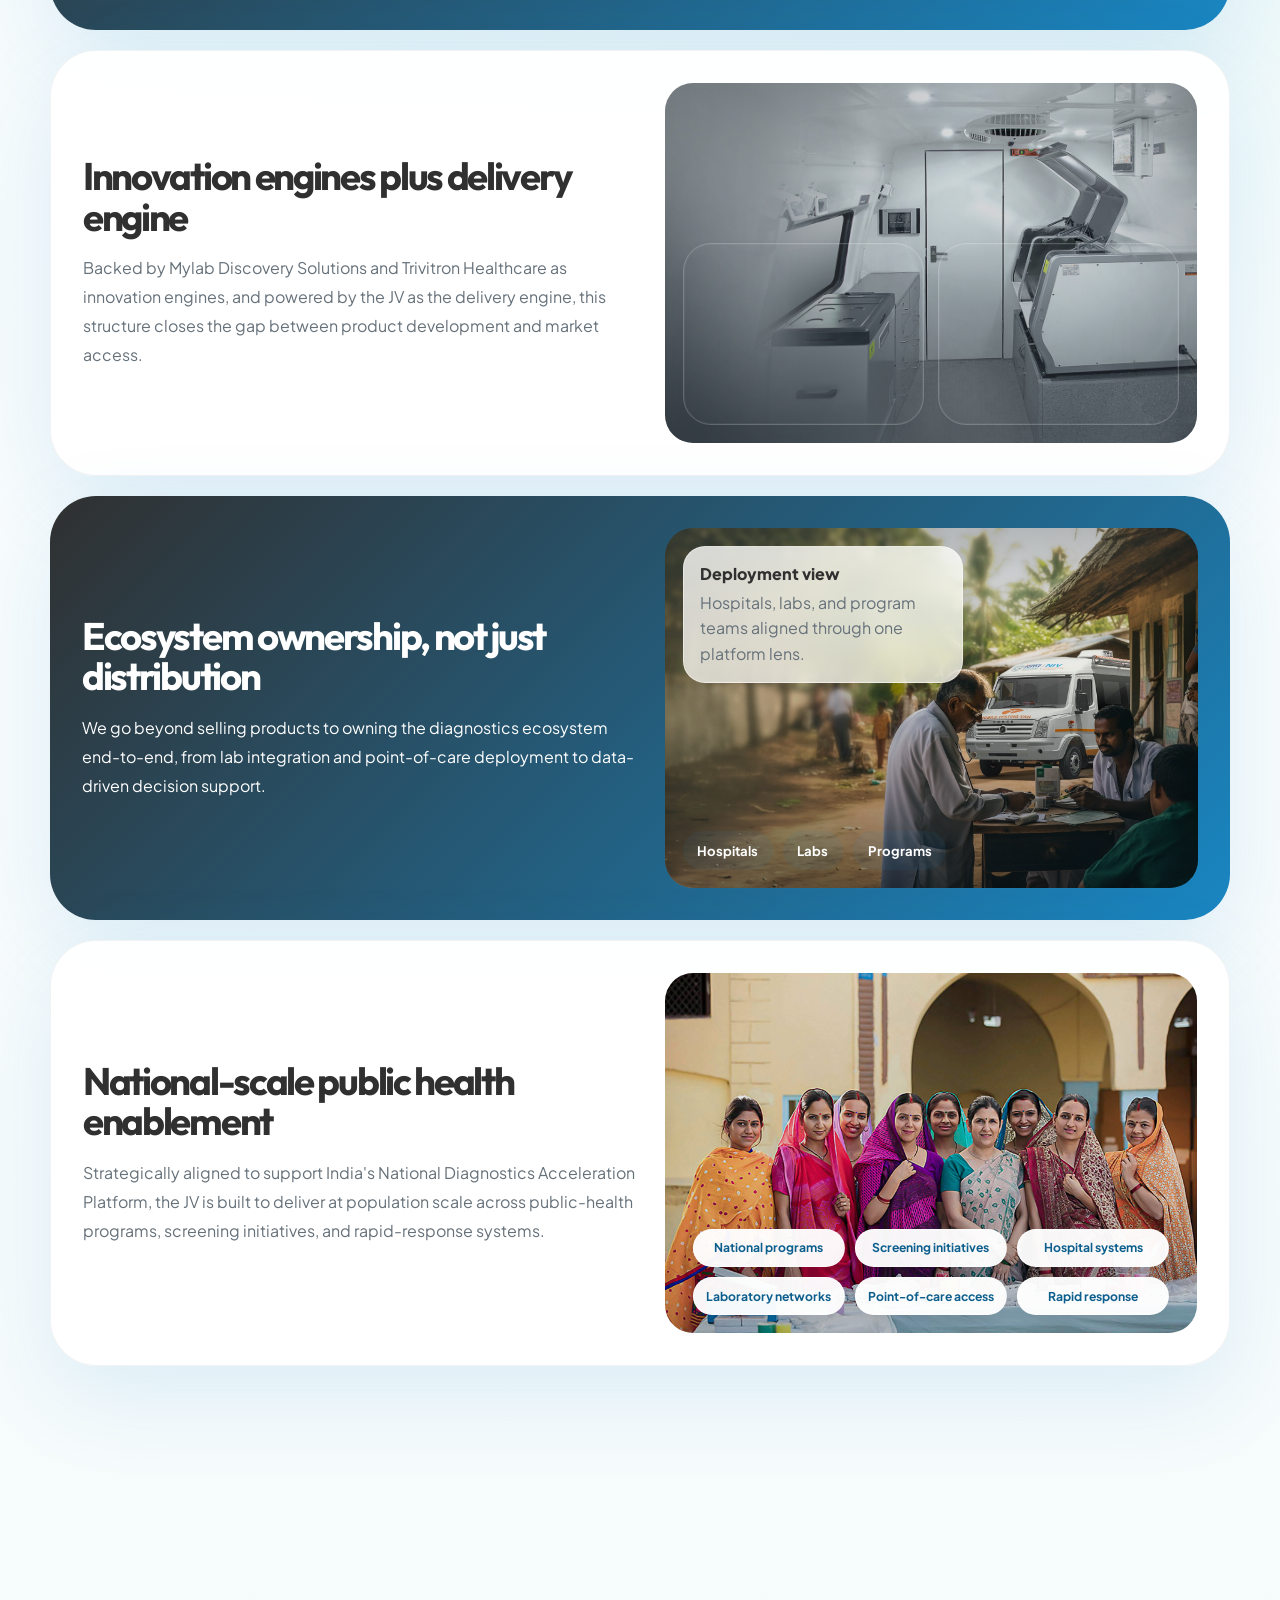
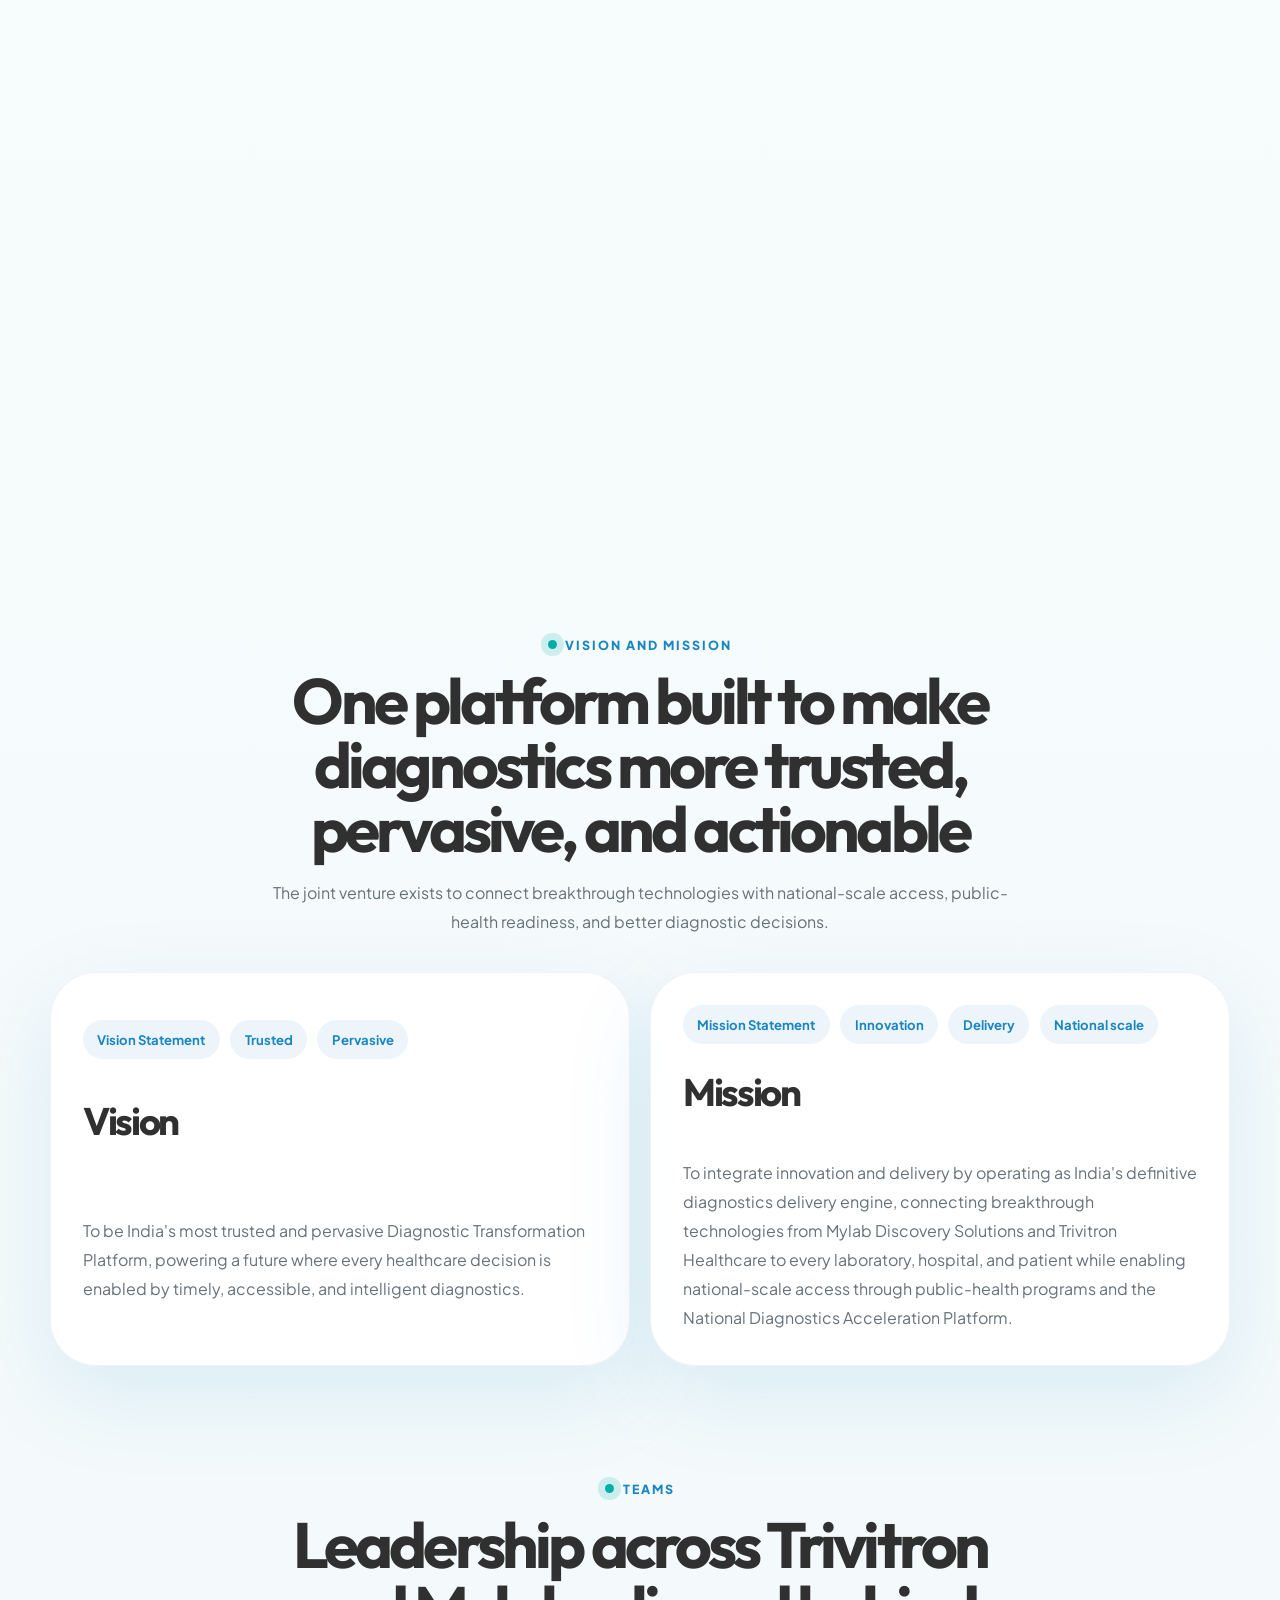
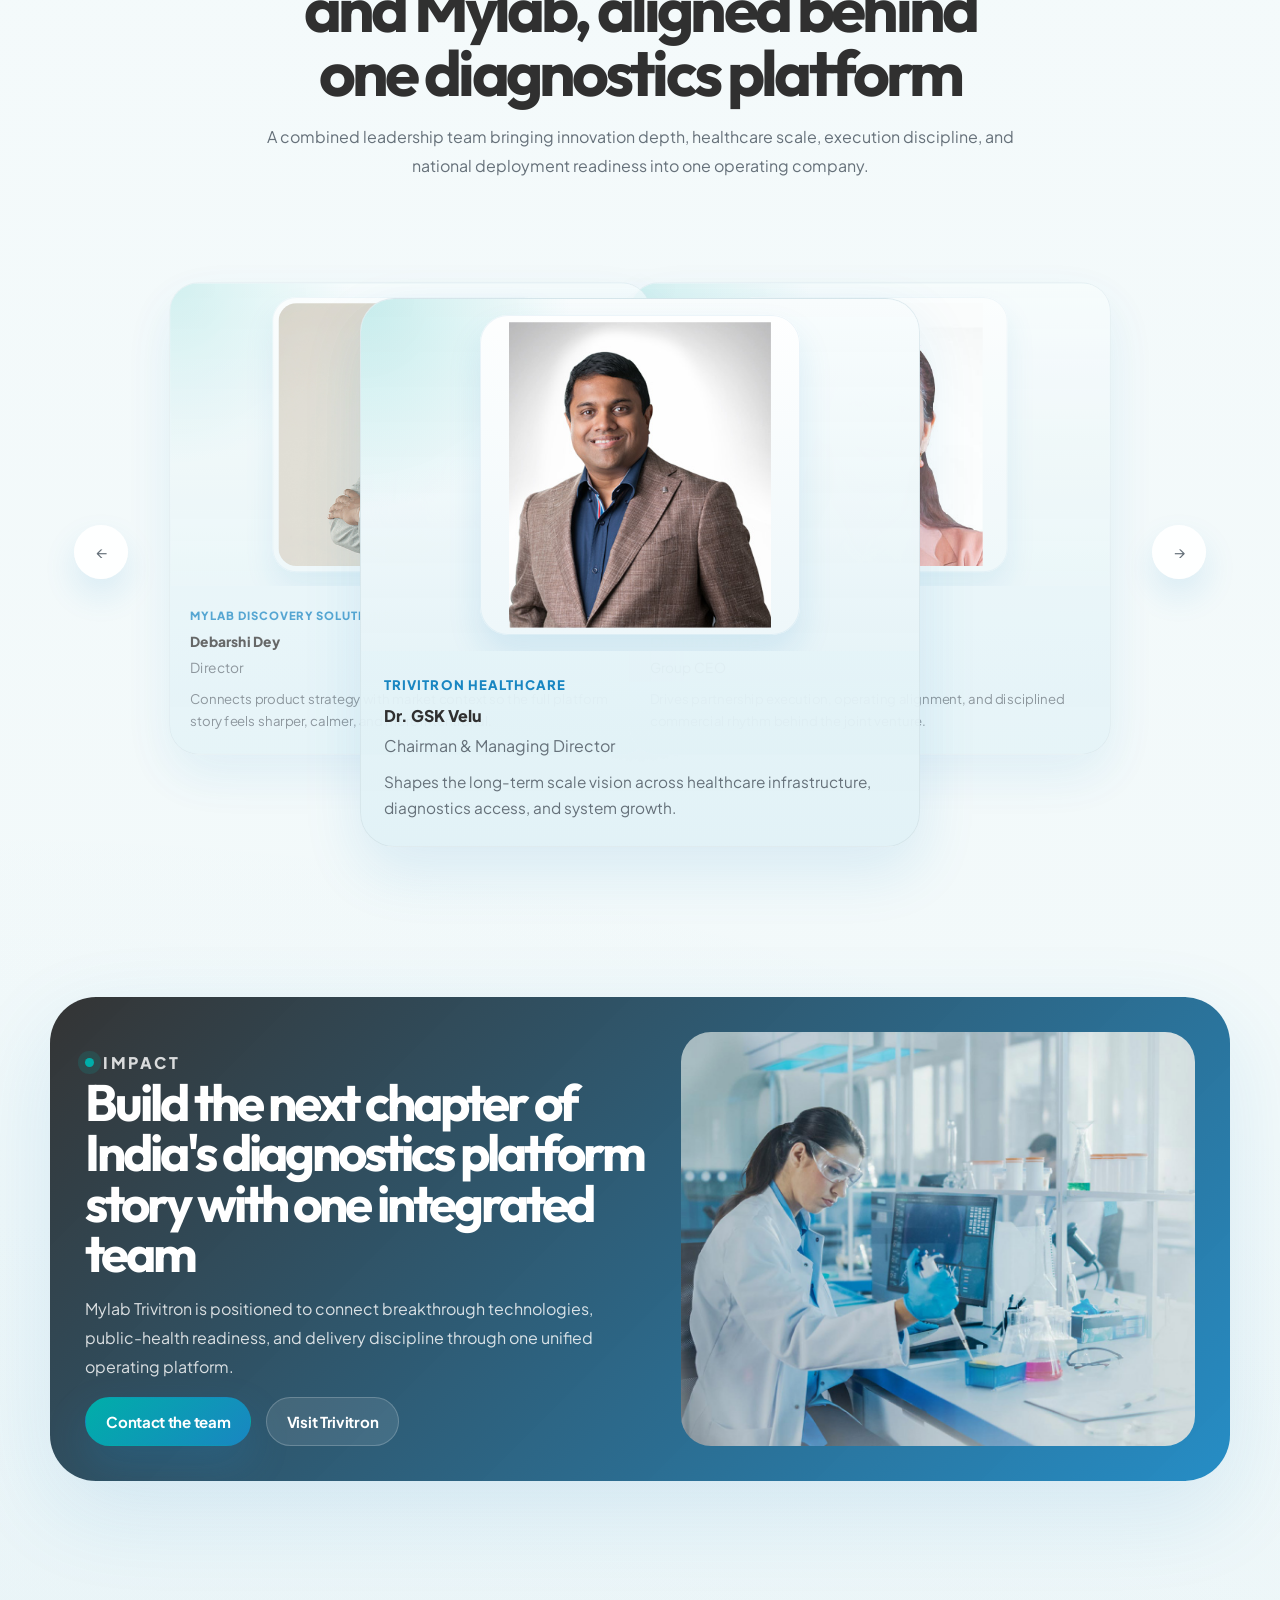
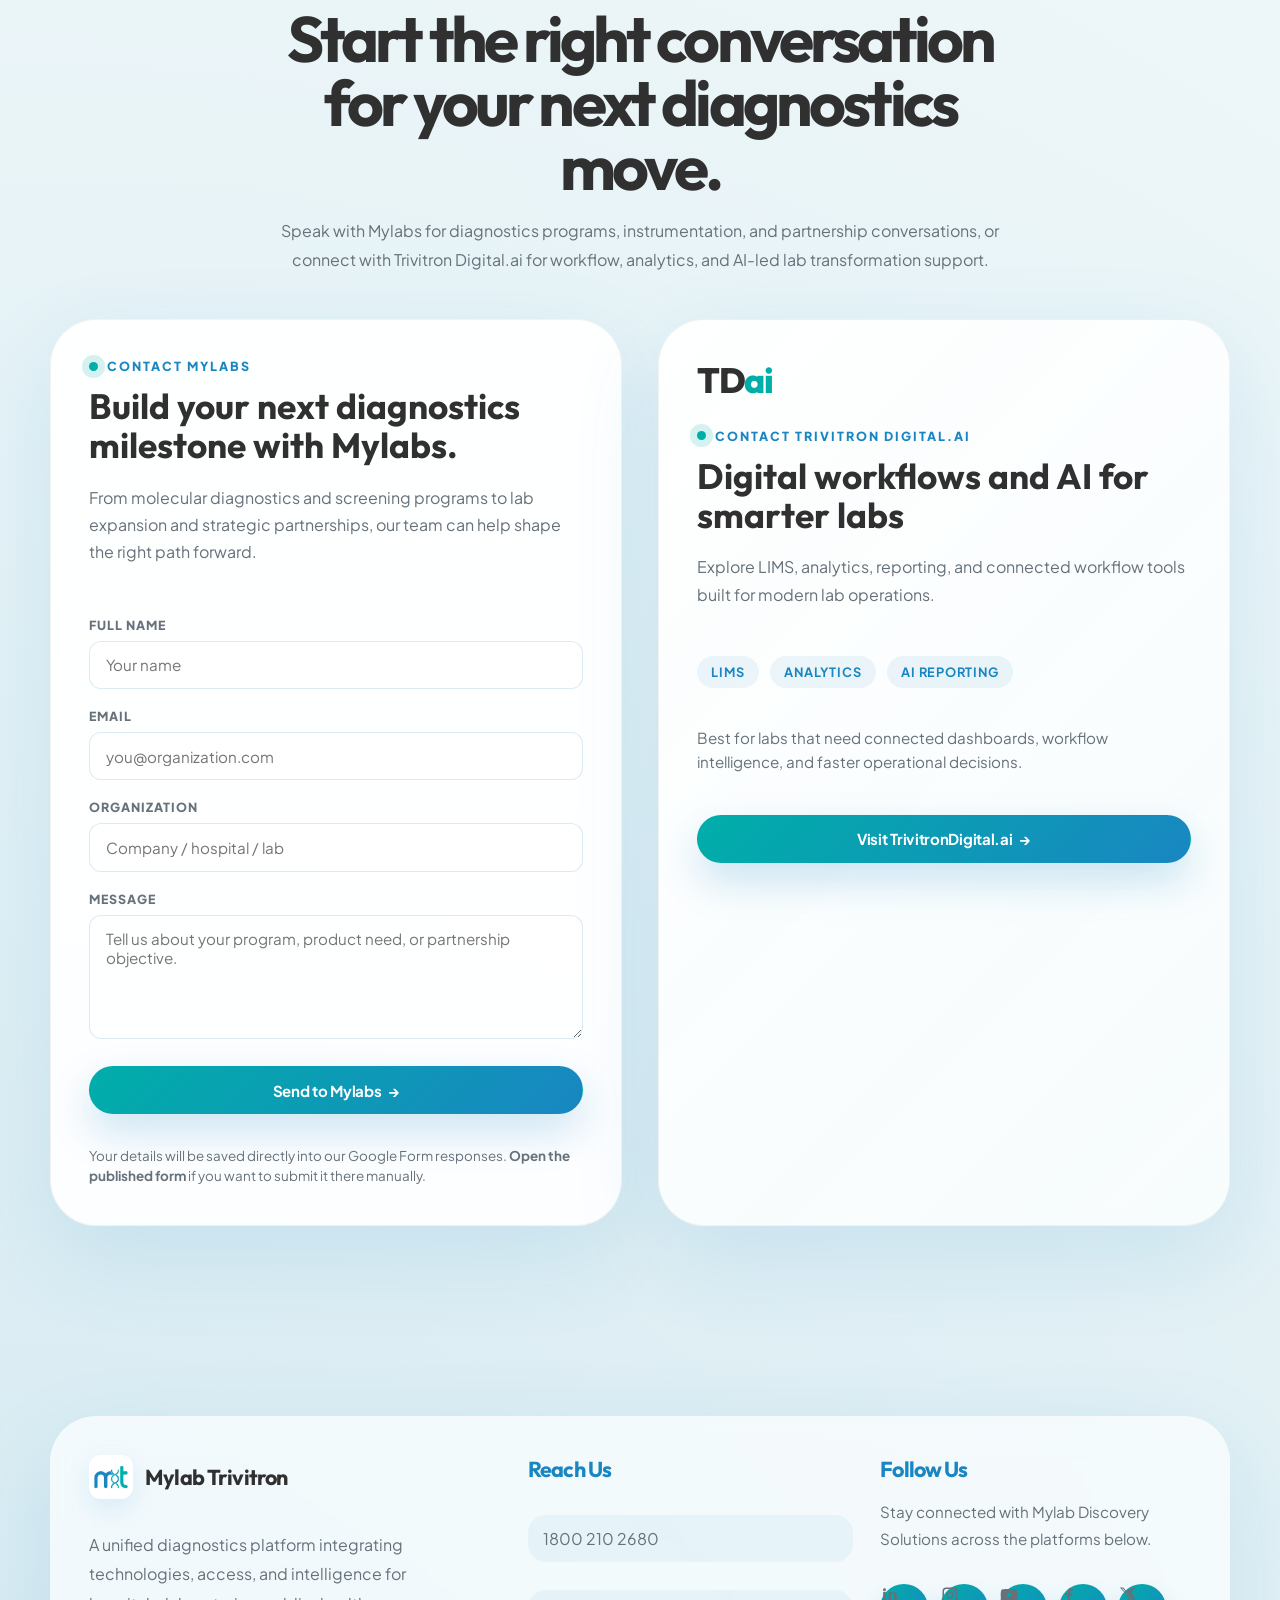
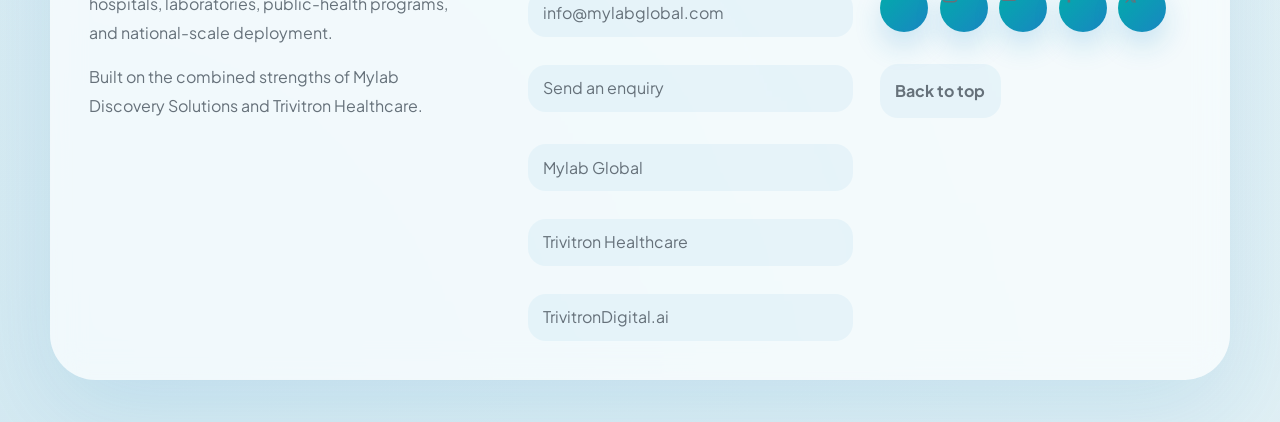
==== commit 0890dfb8: "Update the innovation section" ====
--- a/index.html
+++ b/index.html
@@ -569,30 +569,47 @@
                   From molecular diagnostics and screening programs to lab expansion and strategic partnerships, our team can help shape the right path forward.
                 </p>
 
-                <form class="contact-form">
+                <form
+                  class="contact-form"
+                  id="contact-form"
+                  action="https://docs.google.com/forms/d/e/1FAIpQLSe0sI3rWC5Ps2SN5pcJh52KucSnubSz2Xy3E0TEglMyw4T5xg/formResponse"
+                  method="POST"
+                  target="google-form-response"
+                >
                   <div class="form-group">
                     <label for="full-name">FULL NAME</label>
-                    <input type="text" id="full-name" name="full-name" placeholder="Your name" required>
+                    <input type="text" id="full-name" name="entry.2005620554" placeholder="Your name" required>
                   </div>
 
                   <div class="form-group">
                     <label for="email">EMAIL</label>
-                    <input type="email" id="email" name="email" placeholder="you@organization.com" required>
+                    <input type="email" id="email" name="entry.1045781291" placeholder="you@organization.com" required>
                   </div>
 
                   <div class="form-group">
                     <label for="organization">ORGANIZATION</label>
-                    <input type="text" id="organization" name="organization" placeholder="Company / hospital / lab" required>
+                    <input type="text" id="organization" name="entry.1065046570" placeholder="Company / hospital / lab">
                   </div>
 
                   <div class="form-group">
                     <label for="message">MESSAGE</label>
-                    <textarea id="message" name="message" placeholder="Tell us about your program, product need, or partnership objective." rows="5" required></textarea>
+                    <textarea id="message" name="entry.839337160" placeholder="Tell us about your program, product need, or partnership objective." rows="5"></textarea>
                   </div>
 
+                  <input type="hidden" name="fvv" value="1">
+                  <input type="hidden" name="partialResponse" value='[null,null,"726686704487246145"]'>
+                  <input type="hidden" name="pageHistory" value="0">
+                  <input type="hidden" name="fbzx" value="726686704487246145">
+                  <input type="hidden" name="submissionTimestamp" value="-1">
+
                   <button type="submit" class="button button--contact-primary">Send to Mylabs</button>
-                  <p class="contact-form__note">This opens your email app with a drafted message to info@mylabstrivitron.com.</p>
+                  <p class="contact-form__note" aria-live="polite">
+                    Your details will be saved directly into our Google Form responses.
+                    <a href="https://forms.gle/9urWDEKqPJYr7TNh6" target="_blank" rel="noreferrer">Open the published form</a>
+                    if you want to submit it there manually.
+                  </p>
                 </form>
+                <iframe id="google-form-response" name="google-form-response" title="Google Form submission" hidden></iframe>
               </div>
             </div>
 
@@ -636,31 +653,46 @@
             A unified diagnostics platform integrating technologies, access, and intelligence for
             hospitals, laboratories, public-health programs, and national-scale deployment.
           </p>
-        </div>
-
-        <div class="footer-column">
-          <h3>Platform</h3>
-          <a href="#products">Products and programs</a>
-          <a href="#differentiators">Key differentiators</a>
-          <a href="#partnership">Partnership</a>
-          <a href="#vision">Vision &amp; mission</a>
-          <a href="#leadership">Teams</a>
-        </div>
-
-        <div class="footer-column">
-          <h3>Products</h3>
-          <a href="https://mylabglobal.com/global-programs/tb-program/" target="_blank" rel="noreferrer">Tuberculosis Program</a>
-          <a href="https://mylabglobal.com/diagnostic/molecular/blood-screening/" target="_blank" rel="noreferrer">Blood Screening</a>
-          <a href="https://mylabglobal.com/instrument/compact-xl/" target="_blank" rel="noreferrer">Compact XL</a>
-          <a href="https://mylabglobal.com/instrument/compact-dx/" target="_blank" rel="noreferrer">Compact DX</a>
-        </div>
-
-        <div class="footer-column">
-          <h3>Company</h3>
-          <a href="https://mylabglobal.com/" target="_blank" rel="noreferrer">Mylab Global</a>
-          <a href="https://www.trivitron.com/" target="_blank" rel="noreferrer">Trivitron Healthcare</a>
-          <a href="#contact">Contact us</a>
-          <a href="#top">Back to top</a>
+          <p class="footer-brand__meta">
+            Built on the combined strengths of Mylab Discovery Solutions and Trivitron Healthcare.
+          </p>
+        </div>
+
+        <div class="footer-column footer-column--details">
+          <h3>Reach Us</h3>
+          <div class="footer-detail-list">
+            <a href="tel:18002102680">1800 210 2680</a>
+            <a href="mailto:info@mylabglobal.com">info@mylabglobal.com</a>
+            <a href="#contact">Send an enquiry</a>
+          </div>
+          <div class="footer-site-links">
+            <a href="https://mylabglobal.com/" target="_blank" rel="noreferrer">Mylab Global</a>
+            <a href="https://www.trivitron.com/" target="_blank" rel="noreferrer">Trivitron Healthcare</a>
+            <a href="https://www.trivitrondigital.ai/" target="_blank" rel="noreferrer">TrivitronDigital.ai</a>
+          </div>
+        </div>
+
+        <div class="footer-column footer-column--social">
+          <h3>Follow Us</h3>
+          <p class="footer-social__copy">Stay connected with Mylab Discovery Solutions across the platforms below.</p>
+          <div class="social-links" aria-label="Social media links">
+            <a class="social-link" href="https://www.linkedin.com/company/mylabdiscoverysolutions/" target="_blank" rel="noreferrer" aria-label="Mylab on LinkedIn">
+              <svg viewBox="0 0 24 24" aria-hidden="true"><path d="M6.94 8.5V18H3.8V8.5zm.22-2.93c0 1-.75 1.8-1.8 1.8-1 0-1.75-.8-1.75-1.8S4.39 3.8 5.4 3.8s1.76.78 1.76 1.77M20.2 12.2V18h-3.13v-5.43c0-1.37-.5-2.31-1.72-2.31-.94 0-1.5.63-1.75 1.24-.09.22-.11.53-.11.84V18h-3.14s.04-8.86 0-9.5h3.14v1.35c.42-.65 1.17-1.57 2.84-1.57 2.08 0 3.87 1.36 3.87 4.28"/></svg>
+            </a>
+            <a class="social-link" href="https://www.instagram.com/mylabsolutions/" target="_blank" rel="noreferrer" aria-label="Mylab on Instagram">
+              <svg viewBox="0 0 24 24" aria-hidden="true"><path d="M7.5 3h9A4.5 4.5 0 0 1 21 7.5v9a4.5 4.5 0 0 1-4.5 4.5h-9A4.5 4.5 0 0 1 3 16.5v-9A4.5 4.5 0 0 1 7.5 3m0 1.8A2.7 2.7 0 0 0 4.8 7.5v9a2.7 2.7 0 0 0 2.7 2.7h9a2.7 2.7 0 0 0 2.7-2.7v-9a2.7 2.7 0 0 0-2.7-2.7zm9.45 1.35a1.05 1.05 0 1 1-1.05 1.05 1.05 1.05 0 0 1 1.05-1.05M12 7.6A4.4 4.4 0 1 1 7.6 12 4.4 4.4 0 0 1 12 7.6m0 1.8A2.6 2.6 0 1 0 14.6 12 2.6 2.6 0 0 0 12 9.4"/></svg>
+            </a>
+            <a class="social-link" href="https://www.youtube.com/channel/UCwv5jym2d1PFHCO7FhEdzWw" target="_blank" rel="noreferrer" aria-label="Mylab on YouTube">
+              <svg viewBox="0 0 24 24" aria-hidden="true"><path d="M21.6 7.2a2.9 2.9 0 0 0-2.04-2.04C17.78 4.7 12 4.7 12 4.7s-5.78 0-7.56.46A2.9 2.9 0 0 0 2.4 7.2 30 30 0 0 0 2 12a30 30 0 0 0 .4 4.8 2.9 2.9 0 0 0 2.04 2.04c1.78.46 7.56.46 7.56.46s5.78 0 7.56-.46a2.9 2.9 0 0 0 2.04-2.04A30 30 0 0 0 22 12a30 30 0 0 0-.4-4.8M10 15.5v-7l6 3.5z"/></svg>
+            </a>
+            <a class="social-link" href="https://www.facebook.com/mylabdiscoverysolutions/" target="_blank" rel="noreferrer" aria-label="Mylab on Facebook">
+              <svg viewBox="0 0 24 24" aria-hidden="true"><path d="M13.4 21v-7.7H16l.4-3h-3v-1.9c0-.87.24-1.47 1.5-1.47h1.6V4.28A21 21 0 0 0 14.18 4c-2.29 0-3.86 1.4-3.86 3.98v2.32H7.7v3h2.62V21z"/></svg>
+            </a>
+            <a class="social-link" href="https://twitter.com/MylabSolutions" target="_blank" rel="noreferrer" aria-label="Mylab on X">
+              <svg viewBox="0 0 24 24" aria-hidden="true"><path d="M18.9 3H21l-4.58 5.24L21.8 21h-4.22l-3.3-4.26L10.55 21H8.43l4.9-5.6L2.2 3h4.32l2.98 3.86zm-.74 16.73h1.17L5.88 4.18H4.62z"/></svg>
+            </a>
+          </div>
+          <a class="footer-back-link" href="#top">Back to top</a>
         </div>
       </div>
     </footer>
--- a/styles.css
+++ b/styles.css
@@ -525,7 +525,7 @@
   width: min(calc(100% - 32px), var(--max-width));
   min-height: calc(100vh - 132px);
   margin: 0 auto;
-  padding: 118px 0 44px;
+  padding: 96px 0 44px;
   display: flex;
   flex-direction: column;
   justify-content: space-between;
@@ -535,8 +535,8 @@
 .hero__copy {
   display: grid;
   gap: 0.95rem;
-  max-width: 720px;
-  padding: 0.6rem 0 1rem;
+  max-width: 900px;
+  padding: 0.15rem 0 1rem;
 }
 
 .eyebrow {
@@ -613,6 +613,8 @@
 
 .hero__title-line--accent {
   color: var(--brand-primary);
+  max-width: 14.8ch;
+  text-wrap: balance;
 }
 
 @keyframes hero-caret {
@@ -978,6 +980,7 @@
   grid-template-columns: 1fr 0.95fr;
   align-items: center;
   padding: 2rem;
+  gap: 1.35rem;
 }
 
 .feature-card--dark {
@@ -1060,10 +1063,10 @@
 }
 
 .feature-card__stack {
-  left: 50%;
-  bottom: 18px;
-  width: min(calc(100% - 96px), 520px);
-  transform: translateX(-50%);
+  left: 18px;
+  right: 18px;
+  bottom: 10px;
+  width: auto;
   display: grid;
   grid-template-columns: repeat(2, minmax(0, 1fr));
   gap: 0.9rem;
@@ -1089,8 +1092,19 @@
 
 .feature-card__visual--stacked .mini-card img {
   object-fit: contain;
-  padding: clamp(0.35rem, 0.7vw, 0.7rem);
-  background: rgba(255, 255, 255, 0.96);
+  padding: clamp(0.06rem, 0.2vw, 0.18rem);
+  background: transparent;
+  filter: drop-shadow(0 10px 24px rgba(8, 20, 29, 0.22));
+}
+
+.feature-card__visual--stacked .mini-card {
+  background: transparent;
+  border: 1px solid rgba(255, 255, 255, 0.2);
+  box-shadow:
+    0 8px 14px rgba(8, 20, 29, 0.08),
+    inset 0 0 0 1px rgba(255, 255, 255, 0.05);
+  backdrop-filter: none;
+  -webkit-backdrop-filter: none;
 }
 
 .feature-card__visual--dashboard {
@@ -1109,12 +1123,11 @@
   left: 50%;
   right: auto;
   bottom: 18px;
-  width: min(calc(100% - 52px), 600px);
-  display: flex;
-  align-content: center;
-  justify-content: center;
-  flex-wrap: wrap;
-  gap: 0.9rem;
+  width: min(calc(100% - 56px), 540px);
+  display: grid;
+  grid-template-columns: repeat(3, minmax(0, 1fr));
+  align-items: center;
+  gap: 0.65rem;
   padding: 0;
   transform: translateX(-50%);
 }
@@ -1126,6 +1139,15 @@
   background: rgba(255, 255, 255, 0.96);
   color: var(--violet-deep);
   box-shadow: 0 12px 26px rgba(13, 15, 26, 0.14);
+}
+
+.feature-card__visual--modules .module-chip {
+  min-width: 0;
+  min-height: 38px;
+  padding: 0.58rem 0.7rem;
+  font-size: 0.76rem;
+  line-height: 1.2;
+  text-align: center;
 }
 
 .feature-float {
@@ -1494,14 +1516,48 @@
 }
 
 .button--contact-primary::after {
-  content: "\2708";
+  content: "\2192";
+}
+
+.button--contact-primary:disabled {
+  cursor: wait;
+  opacity: 0.88;
+  transform: none;
+  box-shadow: 0 14px 28px rgba(25, 134, 194, 0.18);
 }
 
 .contact-form__note {
   margin: 0.8rem 0 0;
+  min-height: 2.9em;
   font-size: 0.84rem;
   color: var(--ink-soft);
   line-height: 1.5;
+}
+
+.contact-form__note a {
+  color: inherit;
+  font-weight: 700;
+  text-decoration: none;
+}
+
+.contact-form__note a:hover {
+  text-decoration: underline;
+}
+
+.contact-form__note.is-pending {
+  color: var(--violet);
+}
+
+.contact-form__note.is-success {
+  color: #0f7f52;
+}
+
+.contact-form__note.is-error {
+  color: #b14b3d;
+}
+
+.contact-form.is-submitting .button--contact-primary:hover {
+  transform: none;
 }
 
 .contact-panel--secondary {
@@ -1561,9 +1617,9 @@
 
 .footer-grid {
   display: grid;
-  grid-template-columns: 1.25fr 0.7fr 0.8fr 0.7fr;
-  gap: 1.4rem;
-  padding: 2.3rem;
+  grid-template-columns: minmax(0, 1.14fr) minmax(0, 0.9fr) minmax(0, 0.86fr);
+  gap: 1.7rem;
+  padding: 2.45rem;
   border-radius: var(--radius-xl);
   background: rgba(255, 255, 255, 0.68);
   box-shadow: var(--shadow);
@@ -1571,8 +1627,27 @@
   -webkit-backdrop-filter: blur(16px) saturate(125%);
 }
 
+.footer-brand {
+  display: flex;
+  flex-direction: column;
+  gap: 0.95rem;
+}
+
 .footer-brand p {
+  margin: 0;
   max-width: 360px;
+}
+
+.footer-brand__meta {
+  color: var(--ink-soft);
+  font-size: 0.92rem;
+  line-height: 1.68;
+}
+
+.footer-column {
+  display: flex;
+  flex-direction: column;
+  gap: 1rem;
 }
 
 .footer-column h3 {
@@ -1587,6 +1662,79 @@
   display: block;
 }
 
+.footer-detail-list,
+.footer-site-links {
+  display: grid;
+  gap: 0.72rem;
+}
+
+.footer-detail-list a,
+.footer-site-links a,
+.footer-back-link {
+  display: flex;
+  align-items: center;
+  gap: 0.55rem;
+  padding: 0.78rem 0.95rem;
+  border-radius: 18px;
+  background: rgba(25, 134, 194, 0.06);
+  color: var(--ink-soft);
+  line-height: 1.4;
+  text-decoration: none;
+  transition: transform 180ms ease, background-color 180ms ease, color 180ms ease;
+}
+
+.footer-detail-list a:hover,
+.footer-site-links a:hover,
+.footer-back-link:hover {
+  transform: translateY(-1px);
+  background: rgba(25, 134, 194, 0.11);
+  color: var(--violet-deep);
+}
+
+.footer-social__copy {
+  margin: 0;
+  color: var(--ink-soft);
+  font-size: 0.95rem;
+  line-height: 1.74;
+}
+
+.social-links {
+  display: flex;
+  flex-wrap: wrap;
+  gap: 0.72rem;
+}
+
+.social-link {
+  display: inline-flex;
+  align-items: center;
+  justify-content: center;
+  width: 48px;
+  height: 48px;
+  border-radius: 50%;
+  background: linear-gradient(135deg, var(--brand-primary), var(--brand-secondary));
+  color: #ffffff;
+  line-height: 1;
+  box-shadow: 0 14px 28px rgba(25, 134, 194, 0.2);
+  text-decoration: none;
+  transition: transform 180ms ease, box-shadow 180ms ease;
+}
+
+.social-link:hover {
+  transform: translateY(-2px);
+  box-shadow: 0 18px 34px rgba(25, 134, 194, 0.24);
+}
+
+.social-link svg {
+  width: 20px;
+  height: 20px;
+  fill: currentColor;
+}
+
+.footer-back-link {
+  align-self: flex-start;
+  font-weight: 700;
+}
+
 .brand--footer {
   margin-bottom: 1rem;
 }
@@ -1601,6 +1749,12 @@
 [data-reveal].is-visible {
   opacity: 1;
   transform: none;
+}
+
+@media (min-width: 1280px) {
+  .feature-card__stack {
+    bottom: 18px;
+  }
 }
 
 @media (max-width: 1180px) {
@@ -1648,6 +1802,31 @@
     font-size: 0.76rem;
   }
 
+  .feature-card {
+    grid-template-columns: 1fr;
+    align-items: stretch;
+    gap: 1rem;
+  }
+
+  .feature-card__visual {
+    min-height: 340px;
+  }
+
+  .feature-card__stack {
+    left: 16px;
+    right: 16px;
+    width: auto;
+    bottom: 10px;
+    gap: 0.8rem;
+  }
+
+  .feature-card__module-cloud {
+    width: min(calc(100% - 36px), 500px);
+    gap: 0.55rem;
+  }
+}
+
+@media (max-width: 860px) {
   .contact-panels {
     grid-template-columns: 1fr;
     gap: 1.8rem;
@@ -1669,6 +1848,10 @@
   .feature-card__module-cloud {
     width: min(calc(100% - 36px), 540px);
     gap: 0.75rem;
+  }
+
+  .footer-brand p {
+    max-width: 100%;
   }
 
   .showcase-card.is-prev {
@@ -2044,8 +2227,8 @@
   }
 
   .feature-card__stack {
-    width: min(calc(100% - 20px), 270px);
-    gap: 0.55rem;
+    width: min(calc(100% - 12px), 320px);
+    gap: 0.62rem;
   }
 
   .mini-card {
@@ -2054,10 +2237,11 @@
   }
 
   .feature-card__visual--stacked .mini-card {
-    min-height: 82px;
+    min-height: 96px;
   }
 
   .feature-card__module-cloud {
+    display: flex;
     width: auto;
     left: 12px;
     right: 12px;
@@ -2085,6 +2269,25 @@
     padding: 0.68rem 0.9rem;
   }
 
+  .footer-column {
+    gap: 0.85rem;
+  }
+
+  .footer-detail-list a,
+  .footer-site-links a,
+  .footer-back-link {
+    padding: 0.72rem 0.82rem;
+  }
+
+  .social-links {
+    gap: 0.58rem;
+  }
+
+  .social-link {
+    width: 44px;
+    height: 44px;
+  }
+
   .case-panel__visual > img {
     height: auto;
     min-height: 240px;
